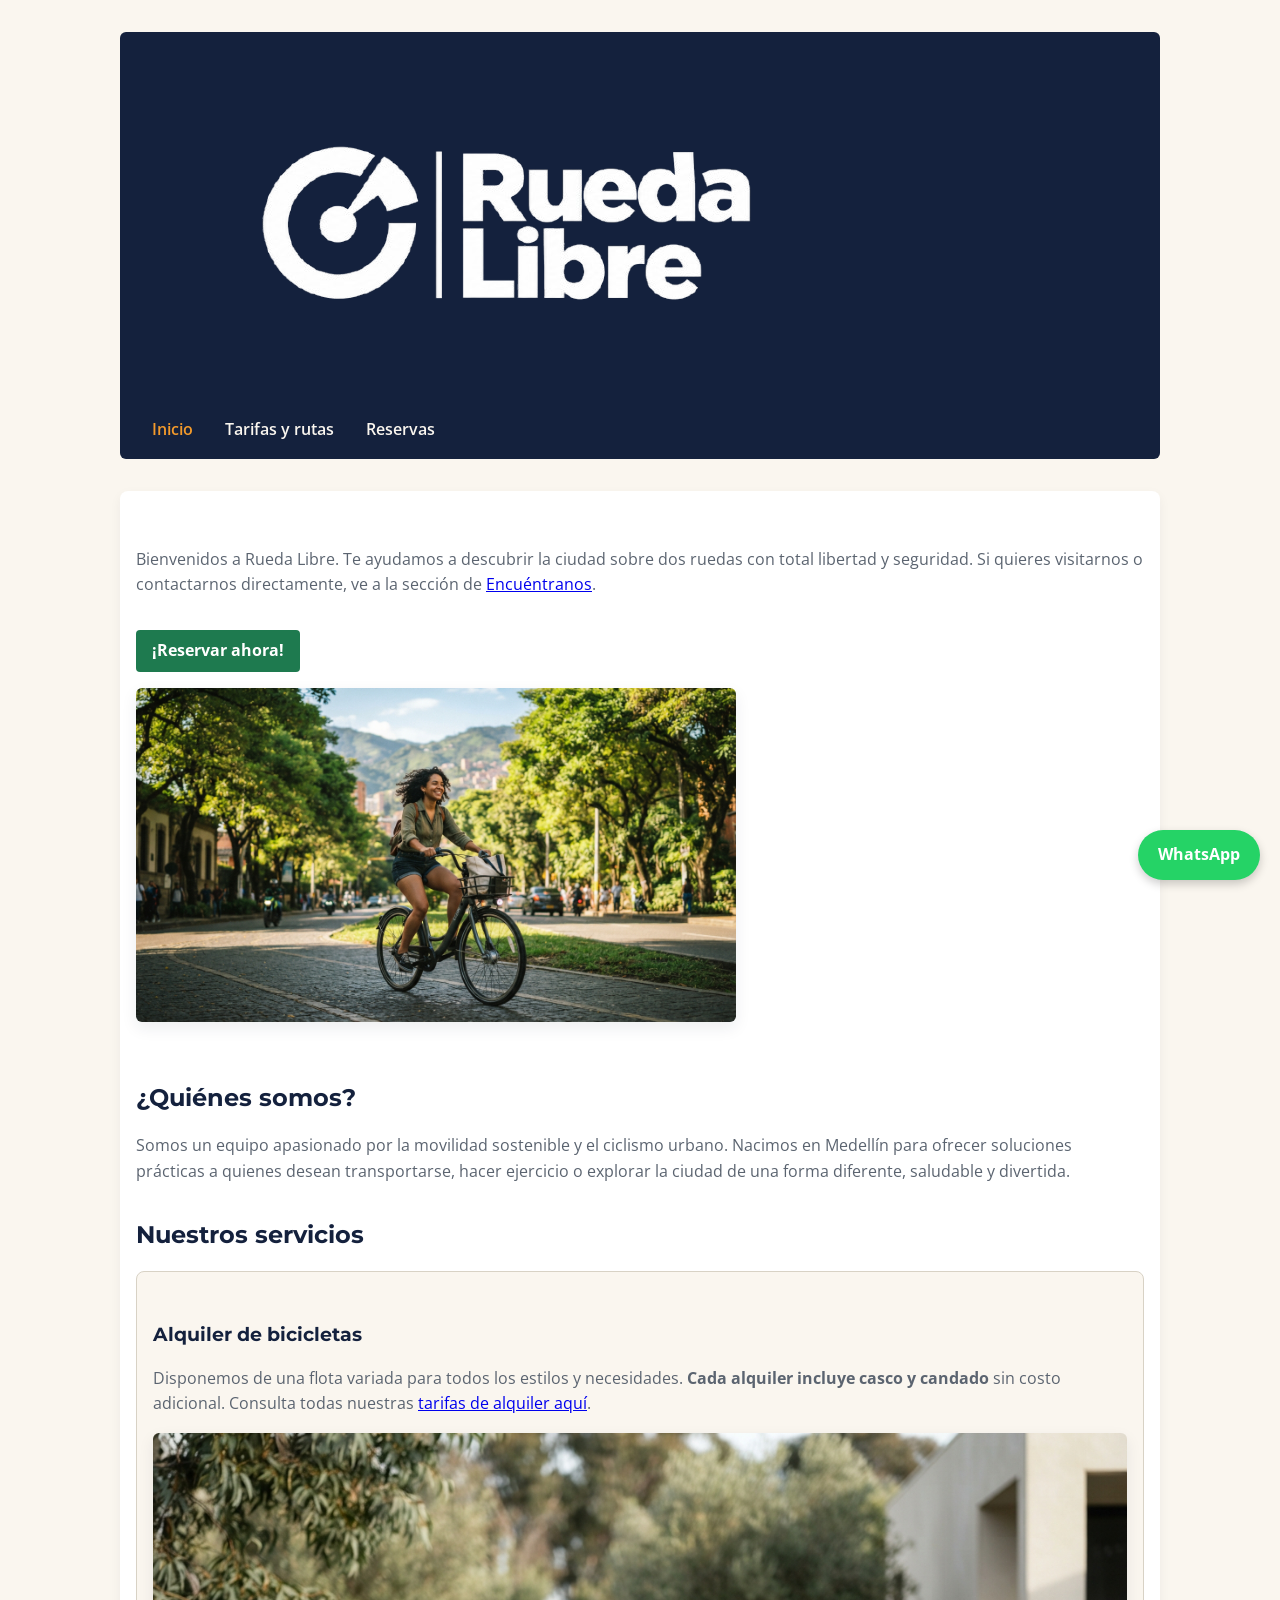
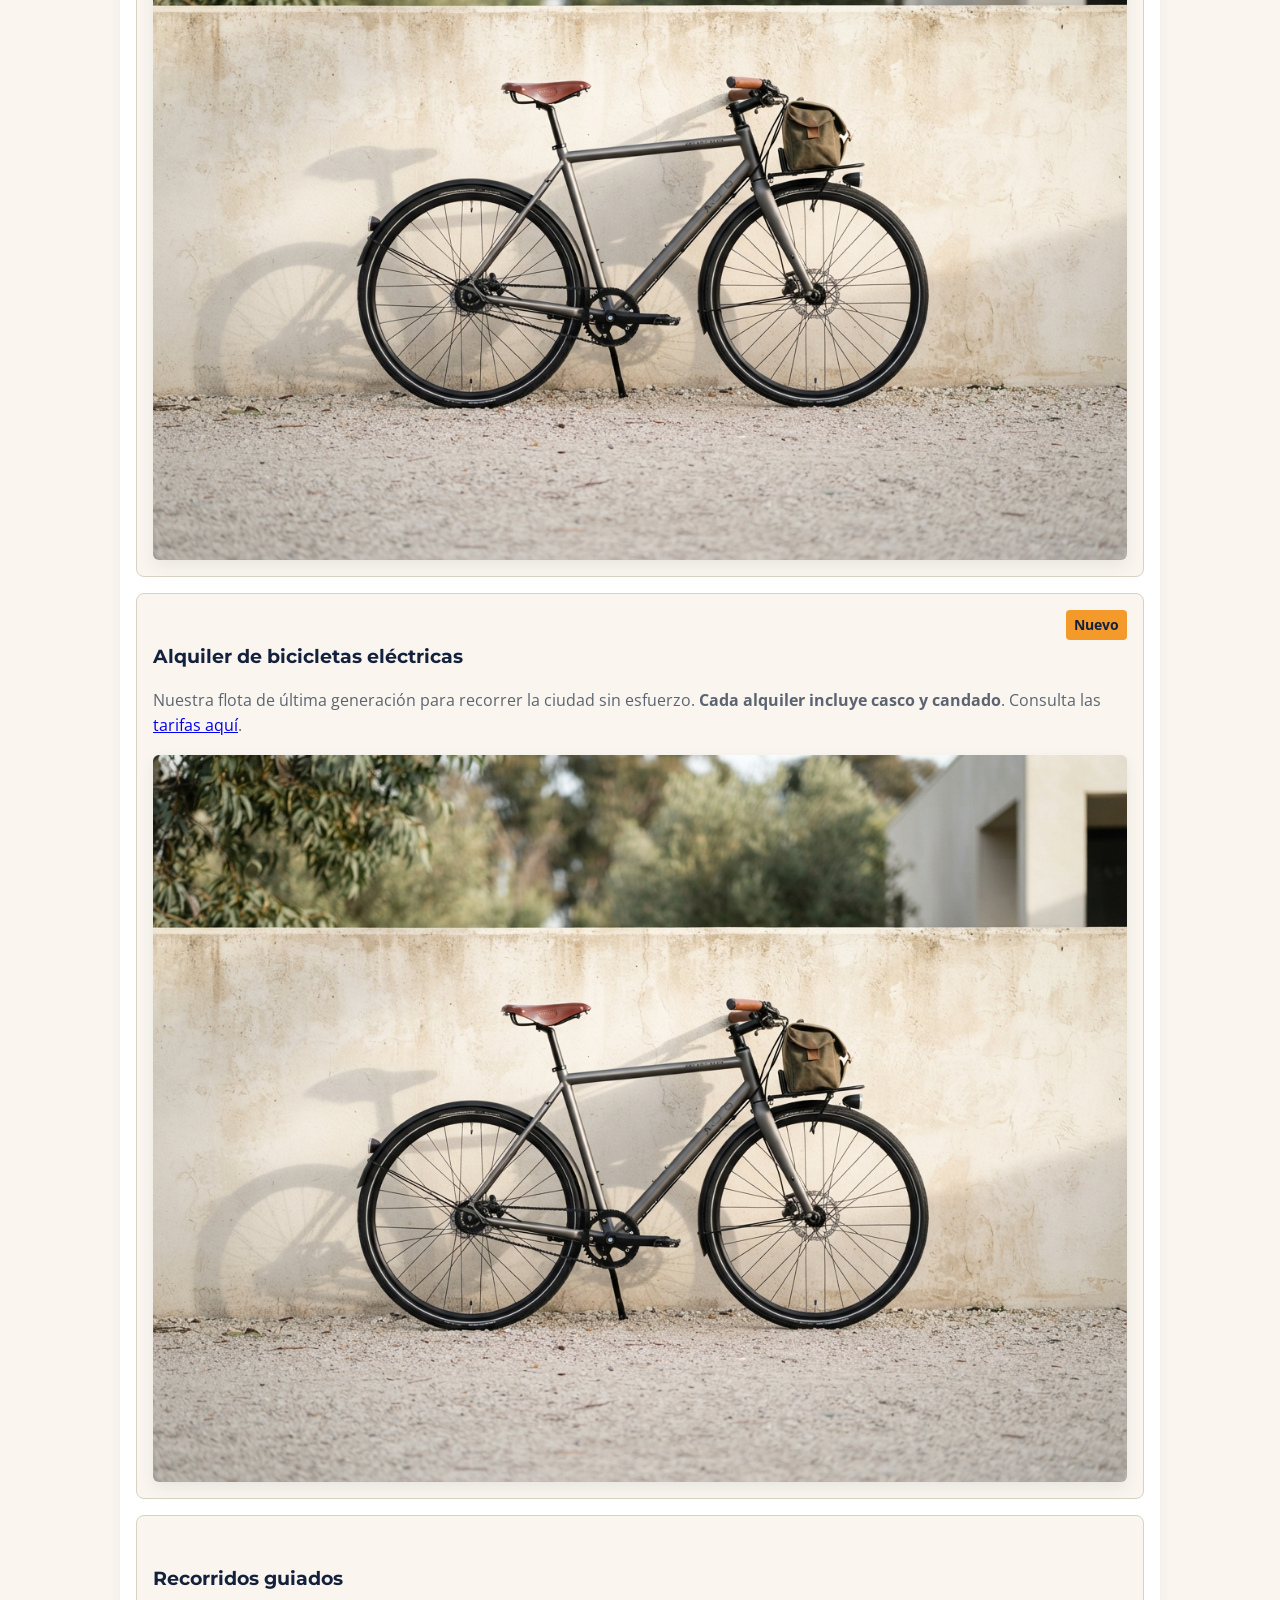
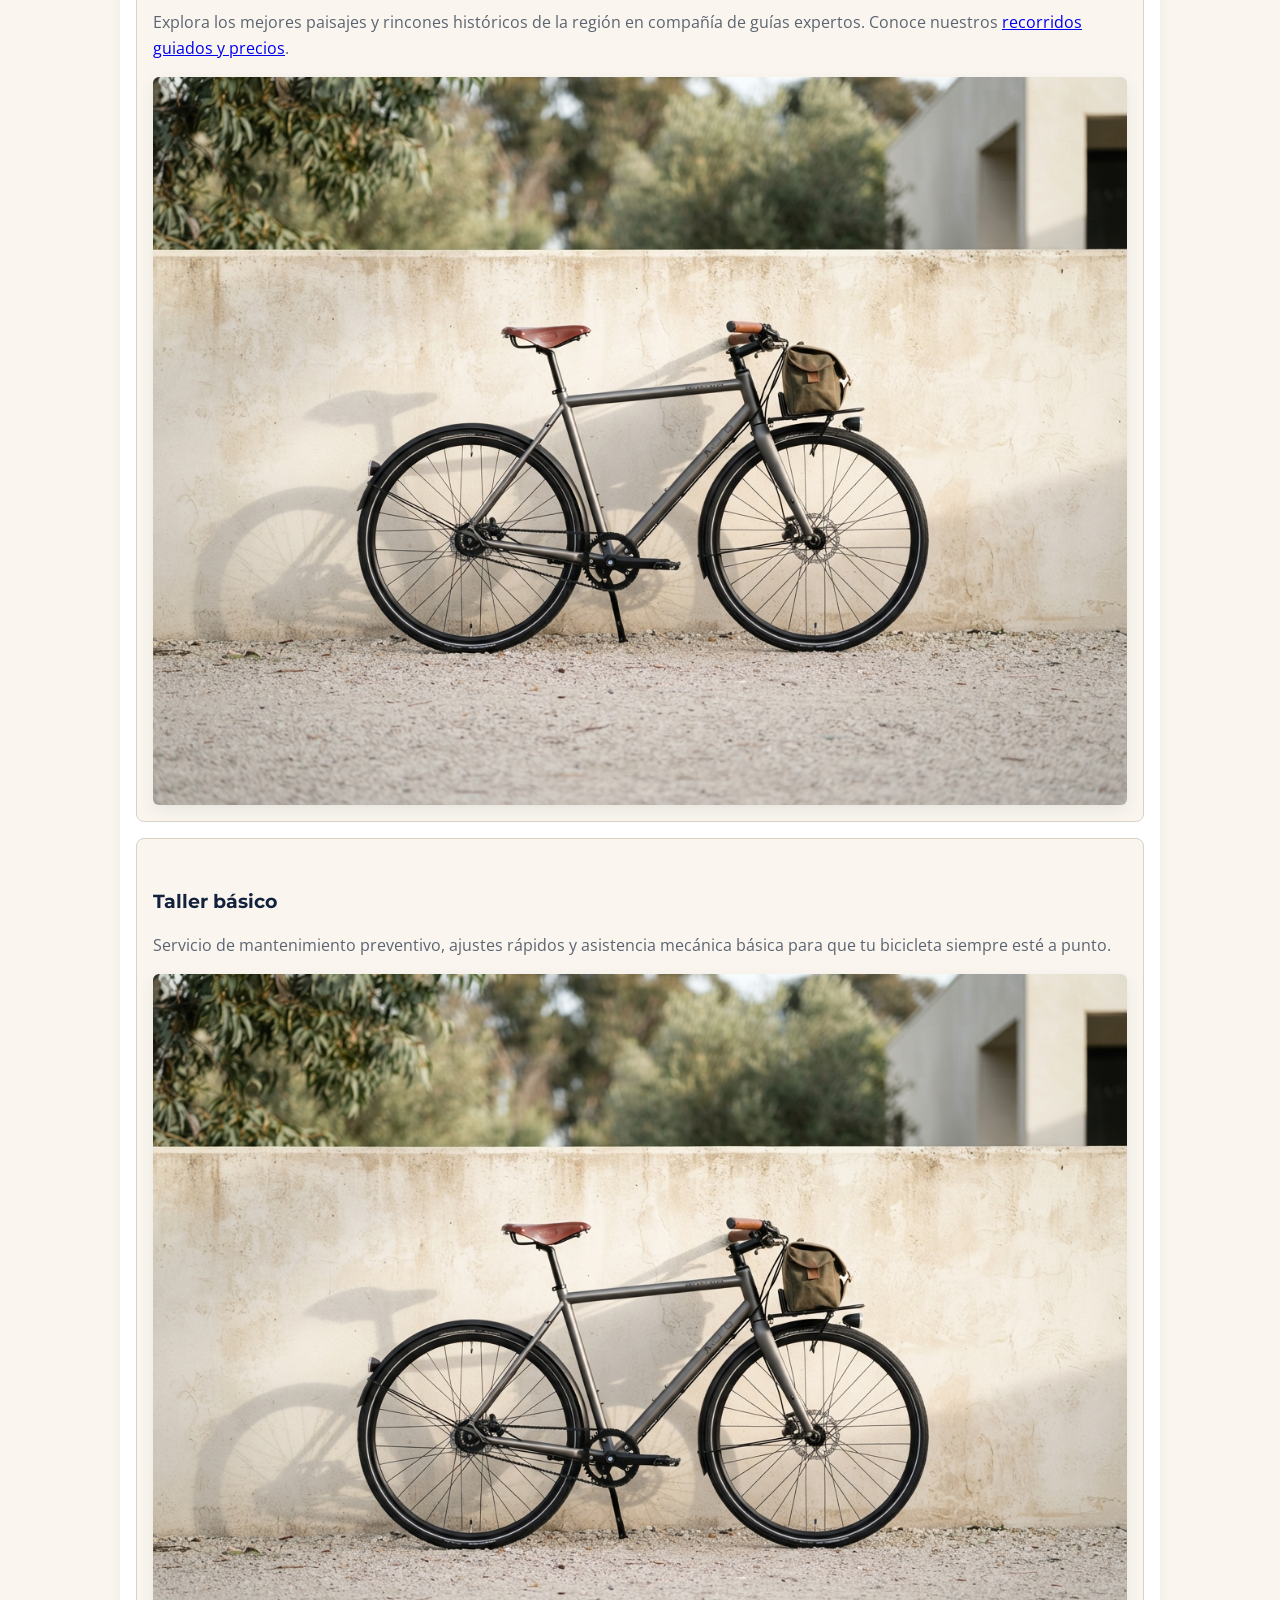
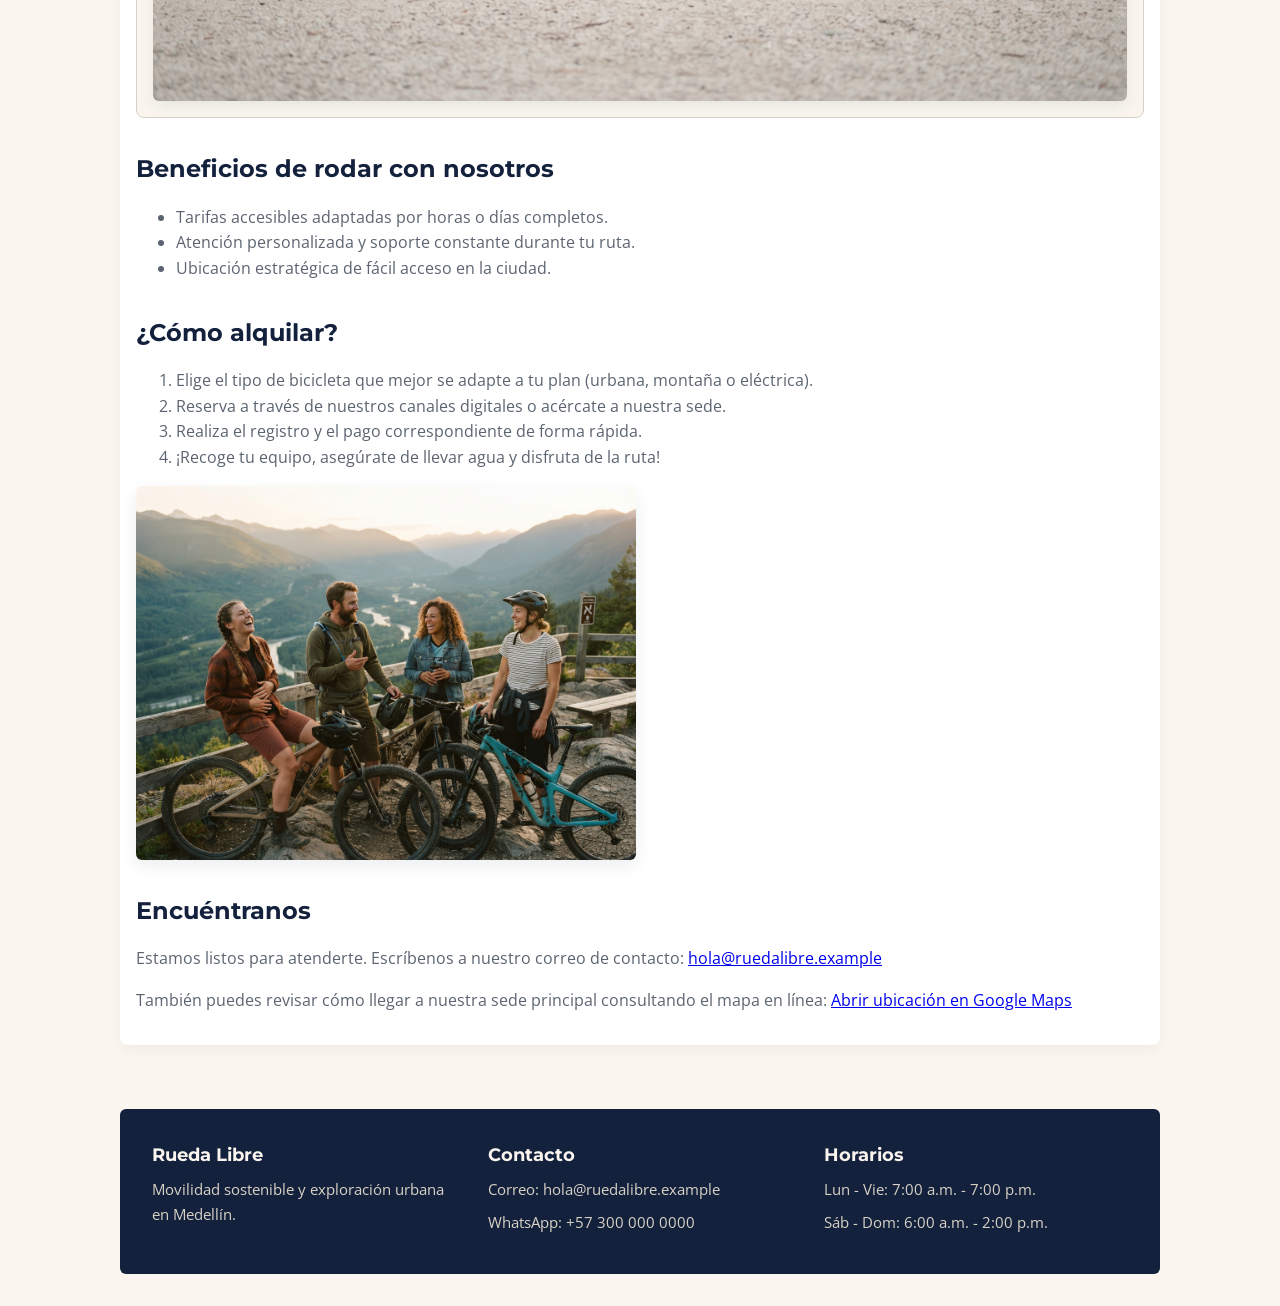
==== index.html @ 9768b87f "actualización de header con errores incluídos" ====
<!DOCTYPE html>
<html lang="es">
<head>
    <meta charset="UTF-8">
    <meta name="viewport" content="width=device-width, initial-scale=1.0">
    <meta name="description" content="Alquiler de bicicletas, recorridos guiados y taller básico en Medellín con Rueda Libre.">
    <title>Rueda Libre | Alquiler de bicicletas en Medellín</title>

    <link rel="preconnect" href="https://fonts.googleapis.com">
    <link rel="preconnect" href="https://fonts.gstatic.com" crossorigin>
    <link href="https://fonts.googleapis.com/css2?family=Montserrat:wght@700&family=Open+Sans:wght@400;600&display=swap" rel="stylesheet">
    
    <link rel="stylesheet" href="css/styles.css">
</head>
<body>
    <header>
        <a href="index.html" class="logo-link">
            <img src="img/negative_logo_ruedalibre.png" alt="Logo de Rueda Libre" class="logo-header">
        </a>
        <nav>
            <ul id="menu">
                <li><a href="index.html" class="activo">Inicio</a></li>
                <li><a href="paginas/tarifas.html">Tarifas y rutas</a></li>
                <li><a href="paginas/reservas.html">Reservas</a></li>
            </ul>
        </nav>
    </header>

    <main>
        <!-- Enlace flotante de WhatsApp -->
         <a href="https://wa.me/573000000000" target="_blank" class="whatsapp-flotante">WhatsApp</a>

        <section class="portada-inicio">
            <p>Bienvenidos a Rueda Libre. Te ayudamos a descubrir la ciudad sobre dos ruedas con total libertad y seguridad. Si quieres visitarnos o contactarnos directamente, ve a la sección de <a href="#encuentranos">Encuéntranos</a>.</p>
            <p><a href="paginas/reservas.html" class="btn-cta"><strong>¡Reservar ahora!</strong></a></p>
            <img src="img/hero-portada.jpeg" alt="Ciclista urbano recorriendo una avenida arbolada en Medellín durante la mañana" width="600">
        </section>

        <section>
            <h2>¿Quiénes somos?</h2>
            <p>Somos un equipo apasionado por la movilidad sostenible y el ciclismo urbano. Nacimos en Medellín para ofrecer soluciones prácticas a quienes desean transportarse, hacer ejercicio o explorar la ciudad de una forma diferente, saludable y divertida.</p>
        </section>

        <section>
            <h2>Nuestros servicios</h2>
            
            <article>
                <h3>Alquiler de bicicletas</h3>
                <p>Disponemos de una flota variada para todos los estilos y necesidades. <strong>Cada alquiler incluye casco y candado</strong> sin costo adicional. Consulta todas nuestras <a href="paginas/tarifas.html">tarifas de alquiler aquí</a>.</p>
                <img src="img/flota-bicicletas.jpeg" alt="Variedad de bicicletas de Rueda Libre estacionadas ordenadamente contra una pared de ladrillo" width="500">
            </article>

            <article style="position: relative;">
                <span style="position: absolute; top: 1rem; right: 1rem; background-color: var(--naranja-pedal); color: var(--azul-noche); padding: 0.25rem 0.5rem; font-size: 0.85rem; font-weight: 700; border-radius: 4px;">Nuevo</span>
                <h3>Alquiler de bicicletas eléctricas</h3>
                <p>Nuestra flota de última generación para recorrer la ciudad sin esfuerzo. <strong>Cada alquiler incluye casco y candado</strong>. Consulta las <a href="paginas/tarifas.html">tarifas aquí</a>.</p>
                <img src="img/flota-bicicletas.jpeg" alt="Variedad de bicicletas de Rueda Libre estacionadas ordenadamente contra una pared de ladrillo" width="500">
            </article>

            <article>
                <h3>Recorridos guiados</h3>
                <p>Explora los mejores paisajes y rincones históricos de la región en compañía de guías expertos. Conoce nuestros <a href="paginas/tarifas.html#recorridos-guiados">recorridos guiados y precios</a>.</p>
                <img src="img/flota-bicicletas.jpeg" alt="Variedad de bicicletas de Rueda Libre estacionadas ordenadamente contra una pared de ladrillo" width="500">
            </article>

            <article>
                <h3>Taller básico</h3>
                <p>Servicio de mantenimiento preventivo, ajustes rápidos y asistencia mecánica básica para que tu bicicleta siempre esté a punto.</p>
                <img src="img/flota-bicicletas.jpeg" alt="Variedad de bicicletas de Rueda Libre estacionadas ordenadamente contra una pared de ladrillo" width="500">
            </article>
        </section>

        <section>
            <h2>Beneficios de rodar con nosotros</h2>
            <ul>
                <li>Tarifas accesibles adaptadas por horas o días completos.</li>
                <li>Atención personalizada y soporte constante durante tu ruta.</li>
                <li>Ubicación estratégica de fácil acceso en la ciudad.</li>
            </ul>
        </section>

        <section>
            <h2>¿Cómo alquilar?</h2>
            <ol>
                <li>Elige el tipo de bicicleta que mejor se adapte a tu plan (urbana, montaña o eléctrica).</li>
                <li>Reserva a través de nuestros canales digitales o acércate a nuestra sede.</li>
                <li>Realiza el registro y el pago correspondiente de forma rápida.</li>
                <li>¡Recoge tu equipo, asegúrate de llevar agua y disfruta de la ruta!</li>
            </ol>
            <img src="img/experiencia-ruta.jpeg" alt="Grupo de ciclistas disfrutando de una vista panorámica de las montañas de Medellín" width="500">
        </section>

        <section id="encuentranos">
            <h2>Encuéntranos</h2>
            <p>Estamos listos para atenderte. Escríbenos a nuestro correo de contacto: <a href="mailto:hola@ruedalibre.example">hola@ruedalibre.example</a></p>
            <p>También puedes revisar cómo llegar a nuestra sede principal consultando el mapa en línea: <a href="https://maps.google.com" target="_blank">Abrir ubicación en Google Maps</a></p>
        </section>
    </main>

    <footer>
        <div class="footer-bloque">
            <h3>Rueda Libre</h3>
            <p>Movilidad sostenible y exploración urbana en Medellín.</p>
        </div>
        <div class="footer-bloque">
            <h3>Contacto</h3>
            <p>Correo: hola@ruedalibre.example</p>
            <p>WhatsApp: +57 300 000 0000</p>
        </div>
        <div class="footer-bloque">
            <h3>Horarios</h3>
            <p>Lun - Vie: 7:00 a.m. - 7:00 p.m.</p>
            <p>Sáb - Dom: 6:00 a.m. - 2:00 p.m.</p>
        </div>
    </footer>

</body>
</html>
---- css/styles.css ----
:root {
    --verde-ruta: #1E7A4F;
    --naranja-pedal: #F39A2B;
    --azul-noche: #14213D;
    --crema: #FAF6EF;
    --gris-asfalto: #5B6470;

    --font-titulo: 'Montserrat', sans-serif;
    --font-texto: 'Open Sans', sans-serif;

    --espacio-sm: 0.5rem;
    --espacio-md: 1rem;
    --espacio-lg: 2rem;
}

*, *::before, *::after {
    box-sizing: border-box;
}


body {
    font-family: var(--font-texto);
    color: var(--gris-asfalto);
    background-color: var(--crema);
    margin: 0;
    padding: var(--espacio-lg);
    line-height: 1.6;
}

main {
    max-width: 65rem;
    margin: 0 auto;
    padding: var(--espacio-md);
    background-color: #FFFFFF;
    border-radius: 8px;
    box-shadow: 0 4px 12px rgba(20, 33, 61, 0.05);
    margin-bottom: 4rem; /* Espacio para que el botón flotante no tape el final */
}
main img, article img {
    border-radius: 8px;
    box-shadow: 0 6px 16px rgba(20, 33, 61, 0.08);
    transition: transform 0.3s ease;
}

article:hover img {
    transform: scale(1.02);
}

img {
    display: block;
    max-width: 100%;
    height: auto;
    object-fit: cover;
}

.portada-inicio {
    min-height: 60vh;
    display: flex;
    flex-direction: column;
    justify-content: center;
}


h1, h2, h3, h4, h5, h6 {
    font-family: var(--font-titulo);
    color: var(--azul-noche);
    margin-top: var(--espacio-lg);
    margin-bottom: var(--espacio-md);
}

header {
    background-color: var(--azul-noche);
    color: var(--crema);
    padding: var(--espacio-md) var(--espacio-lg);
    margin-bottom: var(--espacio-lg);
    border-radius: 6px;
    max-width: 65rem;
    margin-left: auto;
    margin-right: auto;

    display: flex;
    justify-content: space-between;
    align-items: center;
    flex-wrap: wrap;
    gap: var(--espacio-md);
}

header h1 {
    margin: 0;
    color: var(--crema);
}

#menu {
    list-style: none;
    padding: 0;
    margin: 0;

    display: flex;
    flex-wrap: wrap;
    gap: var(--espacio-lg);
    align-items: center;
}

#menu li {
    margin-right: 0 ;
}

#menu a {
    color: var(--crema);
    text-decoration: none;
    font-weight: 600;
    transition: color 0.2s ease;
}

#menu a.activo {
    color: var(--naranja-pedal);
}

#menu a:hover {
    color: var(--naranja-pedal);
    text-decoration: underline;
}

#menu a:focus {
    outline: 2px solid var(--naranja-pedal);
    outline-offset: 2px;
}


article {
    background-color: var(--crema);
    border: 1px solid #D8D2C5;
    border-radius: 8px;
    padding: var(--espacio-md);
    margin-bottom: var(--espacio-md);
}

article img {
    width: 100%;
    height: auto;
    border-radius: 4px;
    margin-top: var(--espacio-sm);
}

section img {
    max-width: 100%;
    height: auto;
    border-radius: 6px;
}

table {
    width: 100%;
    border-collapse: collapse;
    margin-bottom: var(--espacio-lg);
    background-color: #FFFFFF;
}

caption {
    font-weight: 600;
    margin-bottom: var(--espacio-sm);
    color: var(--azul-noche);
    text-align: left;
}

th, td {
    padding: var(--espacio-md);
    border: 1px solid #D8D2C5;
    text-align: left;
}

th {
    background-color: var(--azul-noche);
    color: var(--crema);
    font-family: var(--font-titulo);
}


form fieldset {
    margin-bottom: var(--espacio-lg);
    padding: var(--espacio-lg);
    border: 1px solid #D8D2C5;
    border-radius: 6px;
    background-color: var(--crema);
}

form legend {
    font-family: var(--font-titulo);
    color: var(--azul-noche);
    font-weight: 600;
    padding: 0 var(--espacio-sm);
}

form div {
    margin-bottom: var(--espacio-md);
}

form label {
    display: block;
    margin-bottom: var(--espacio-sm);
    font-weight: 600;
    color: var(--azul-noche);
}

form input[type="text"],
form input[type="email"],
form input[type="tel"],
form input[type="date"],
form input[type="number"],
form select,
form textarea {
    width: 100%;
    padding: var(--espacio-sm);
    border: 1px solid var(--gris-asfalto);
    border-radius: 4px;
    font-family: var(--font-texto);
    background-color: #FFFFFF;
}


.btn-cta {
    display: inline-block;
    background-color: var(--verde-ruta);
    color: #FFFFFF;
    padding: var(--espacio-sm) var(--espacio-md);
    border-radius: 4px;
    font-weight: 600;
    text-decoration: none;
    transition: background-color 0.2s ease;
}

.btn-cta:hover {
    background-color: #155838;
}

.btn-cta:focus {
    outline: 3px solid var(--azul-noche);
    outline-offset: 2px;
}

button[type="submit"] {
    background-color: var(--verde-ruta);
    color: #FFFFFF;
    padding: var(--espacio-md) var(--espacio-lg);
    border: none;
    border-radius: 4px;
    font-weight: 600;
    font-family: var(--font-titulo);
    cursor: pointer;
    width: 100%;
    transition: background-color 0.2s ease;
}

button[type="submit"]:hover {
    background-color: #155838;
}

button[type="submit"]:focus {
    outline: 3px solid var(--azul-noche);
    outline-offset: 2px;
}

input:focus, select:focus, textarea:focus {
    outline: 2px solid var(--verde-ruta);
    outline-offset: 2px;
    border-color: var(--verde-ruta);
}

.whatsapp-flotante {
    position: fixed;
    bottom: 20px;
    right: 20px;
    background-color: #25D366;
    color: #FFFFFF;
    padding: 0.75rem 1.25rem;
    border-radius: 50px;
    font-weight: 700;
    text-decoration: none;
    box-shadow: 0 4px 10px rgba(0,0,0,0.2);
    z-index: 1000;
    transition: background-color 0.2s ease;
}

.whatsapp-flotante:hover {
    background-color: #1EBE5D;
}

.whatsapp-flotante:focus {
    outline: 3px solid var(--azul-noche);
    outline-offset: 2px;
}

footer {
    background-color: var(--azul-noche);
    color: var(--crema);
    padding: var(--espacio-lg);
    margin-top: var(--espacio-lg);
    border-radius: 6px;
    max-width: 65rem;
    margin-left: auto;
    margin-right: auto;

    display: flex;
    justify-content: space-between;
    align-items: flex-start;
    flex-wrap: wrap;
    gap: var(--espacio-lg);
}

.footer-bloque {
    flex: 1;
    min-width: 200px;
}

.footer-bloque h3 {
    color: var(--crema);
    margin-top: 0;
    margin-bottom: var(--espacio-sm);
    font-size: 1.1rem;
}

.footer-bloque p {
    margin: 0 0 var(--espacio-sm) 0;
    font-size: 0.95rem;
    color: #D8D2C5;
}
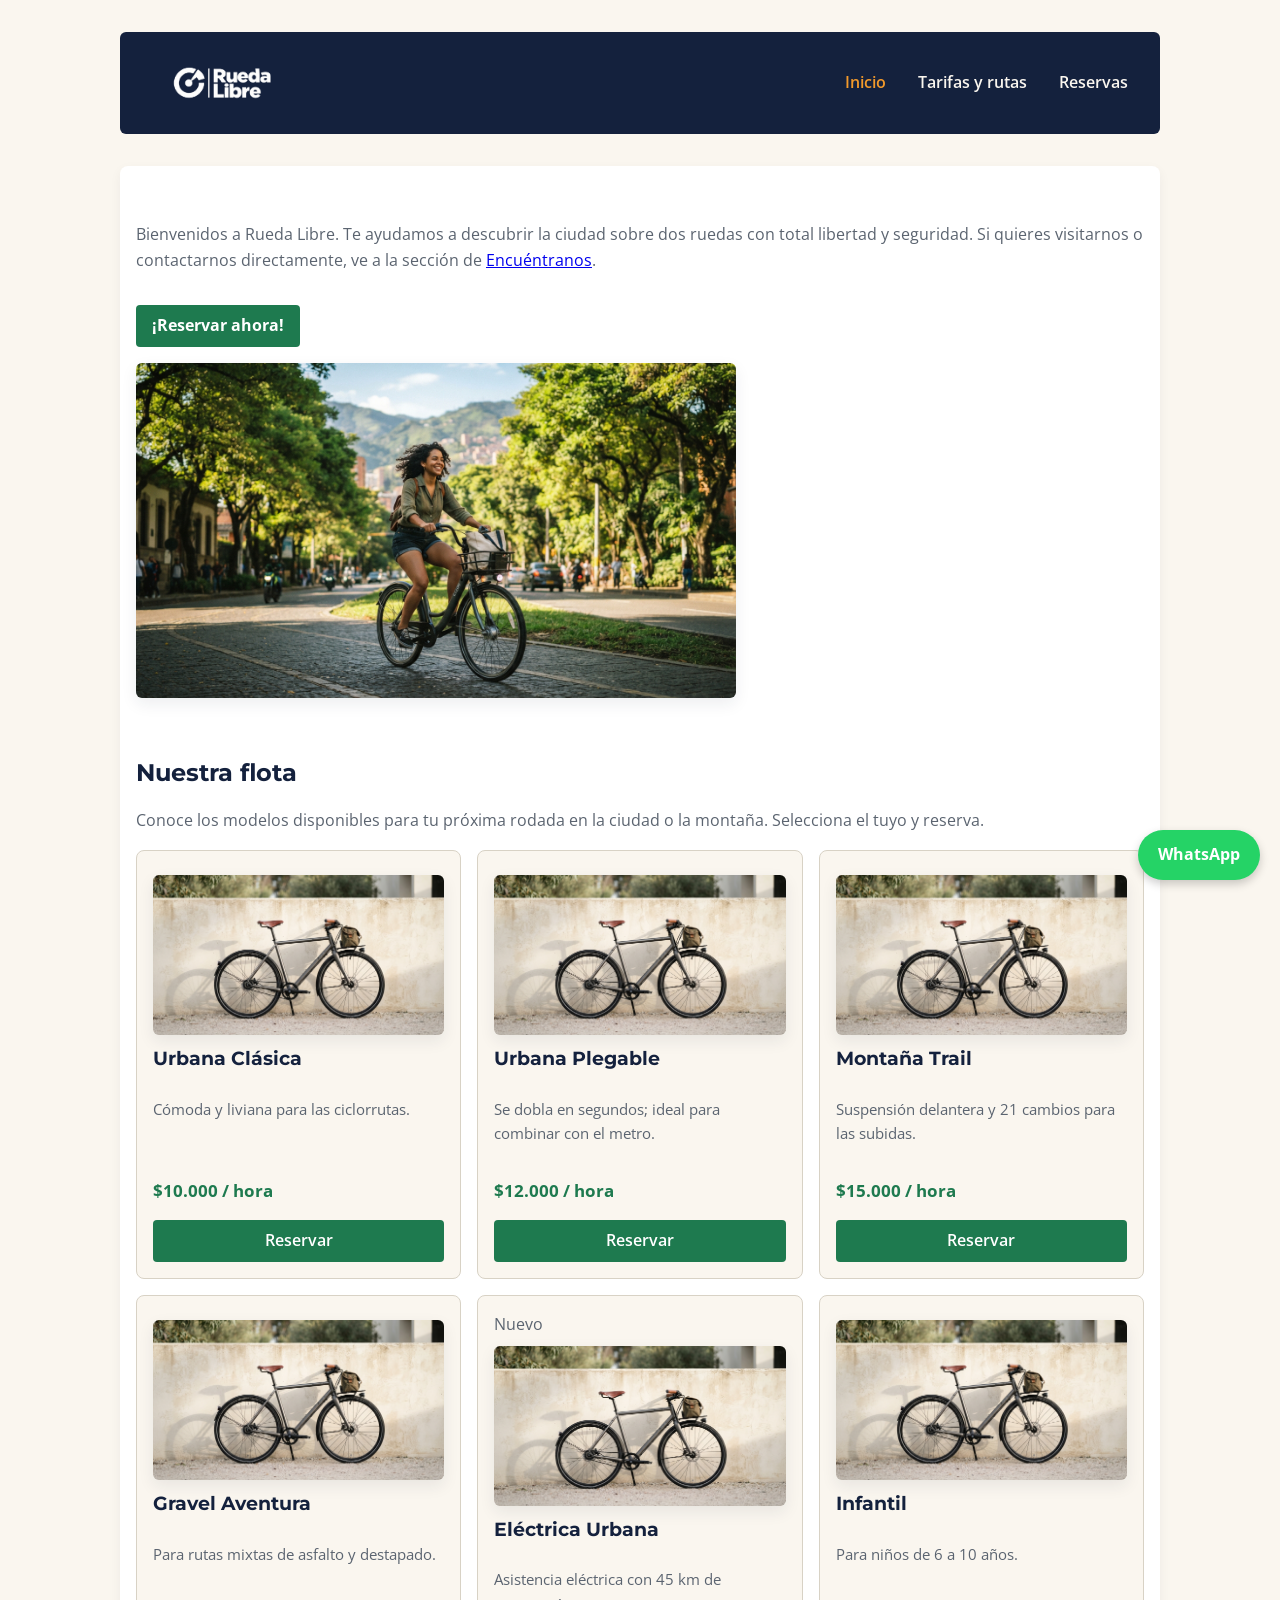
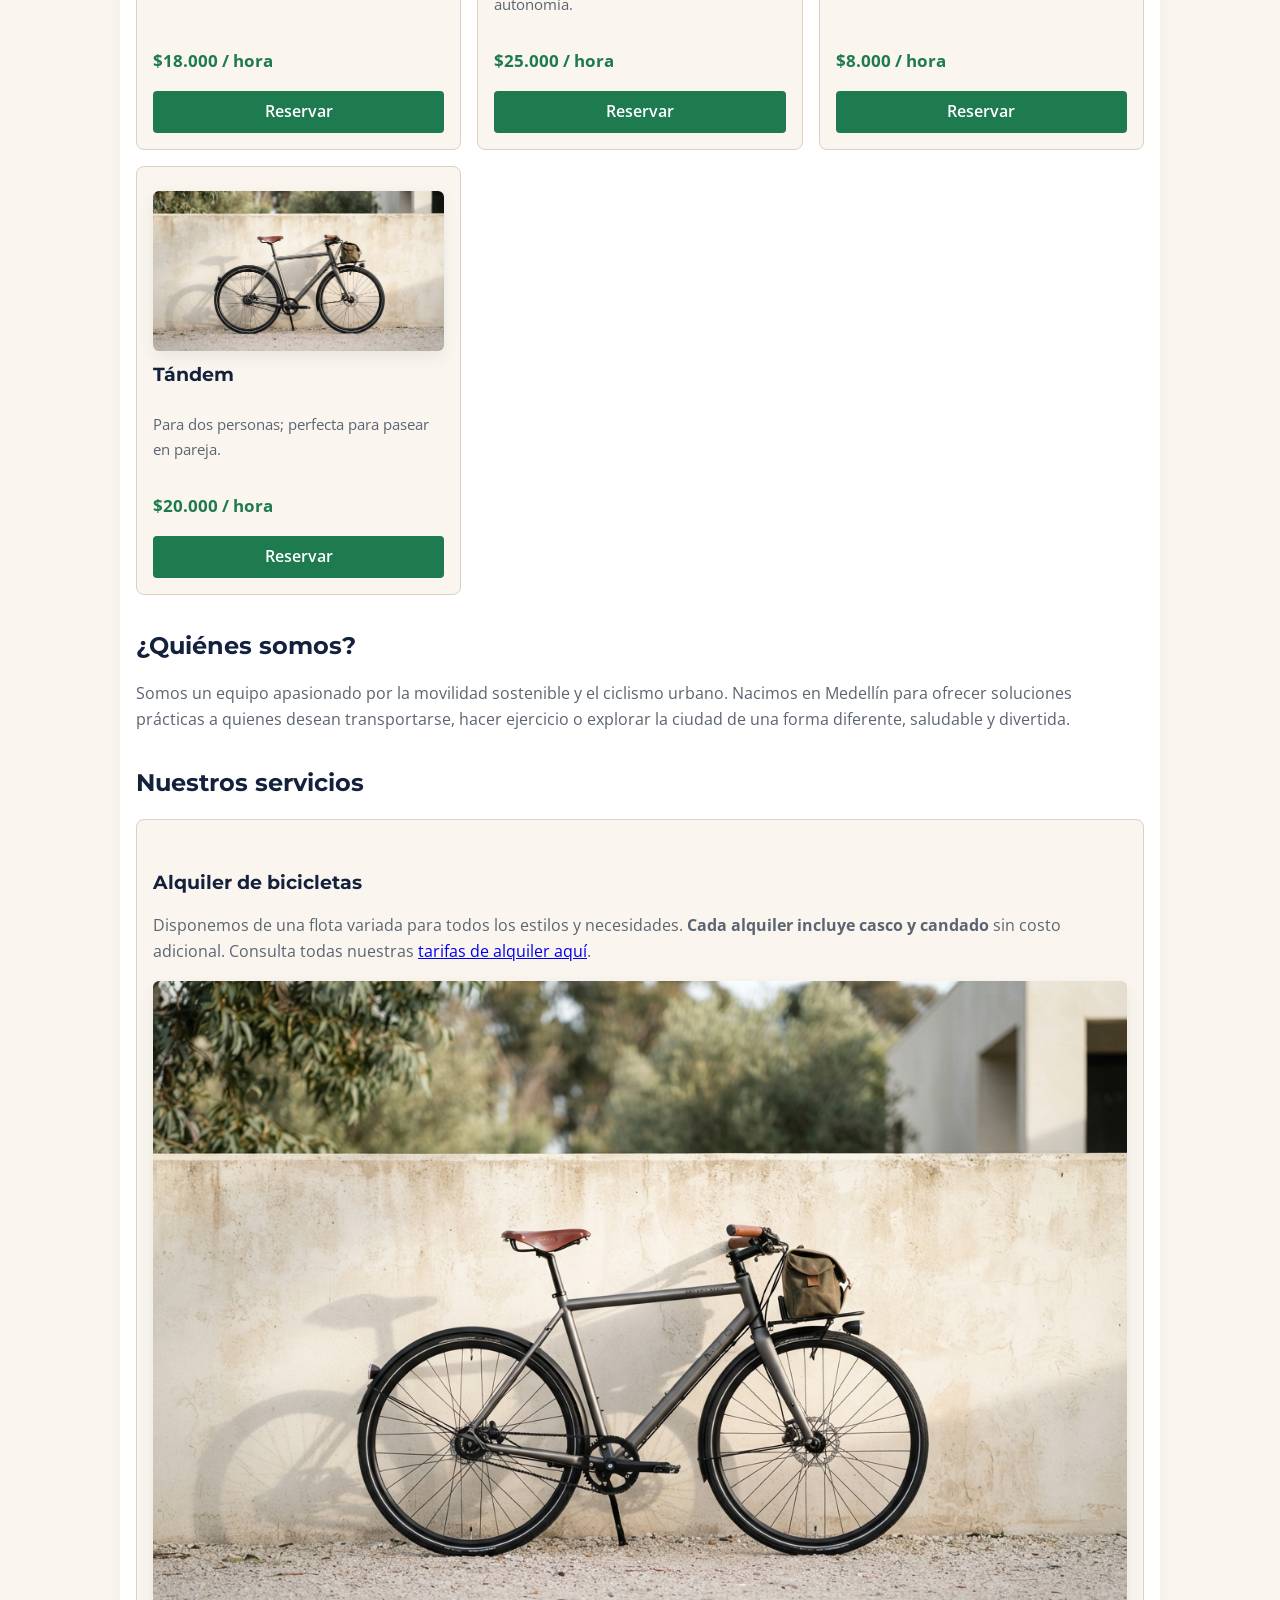
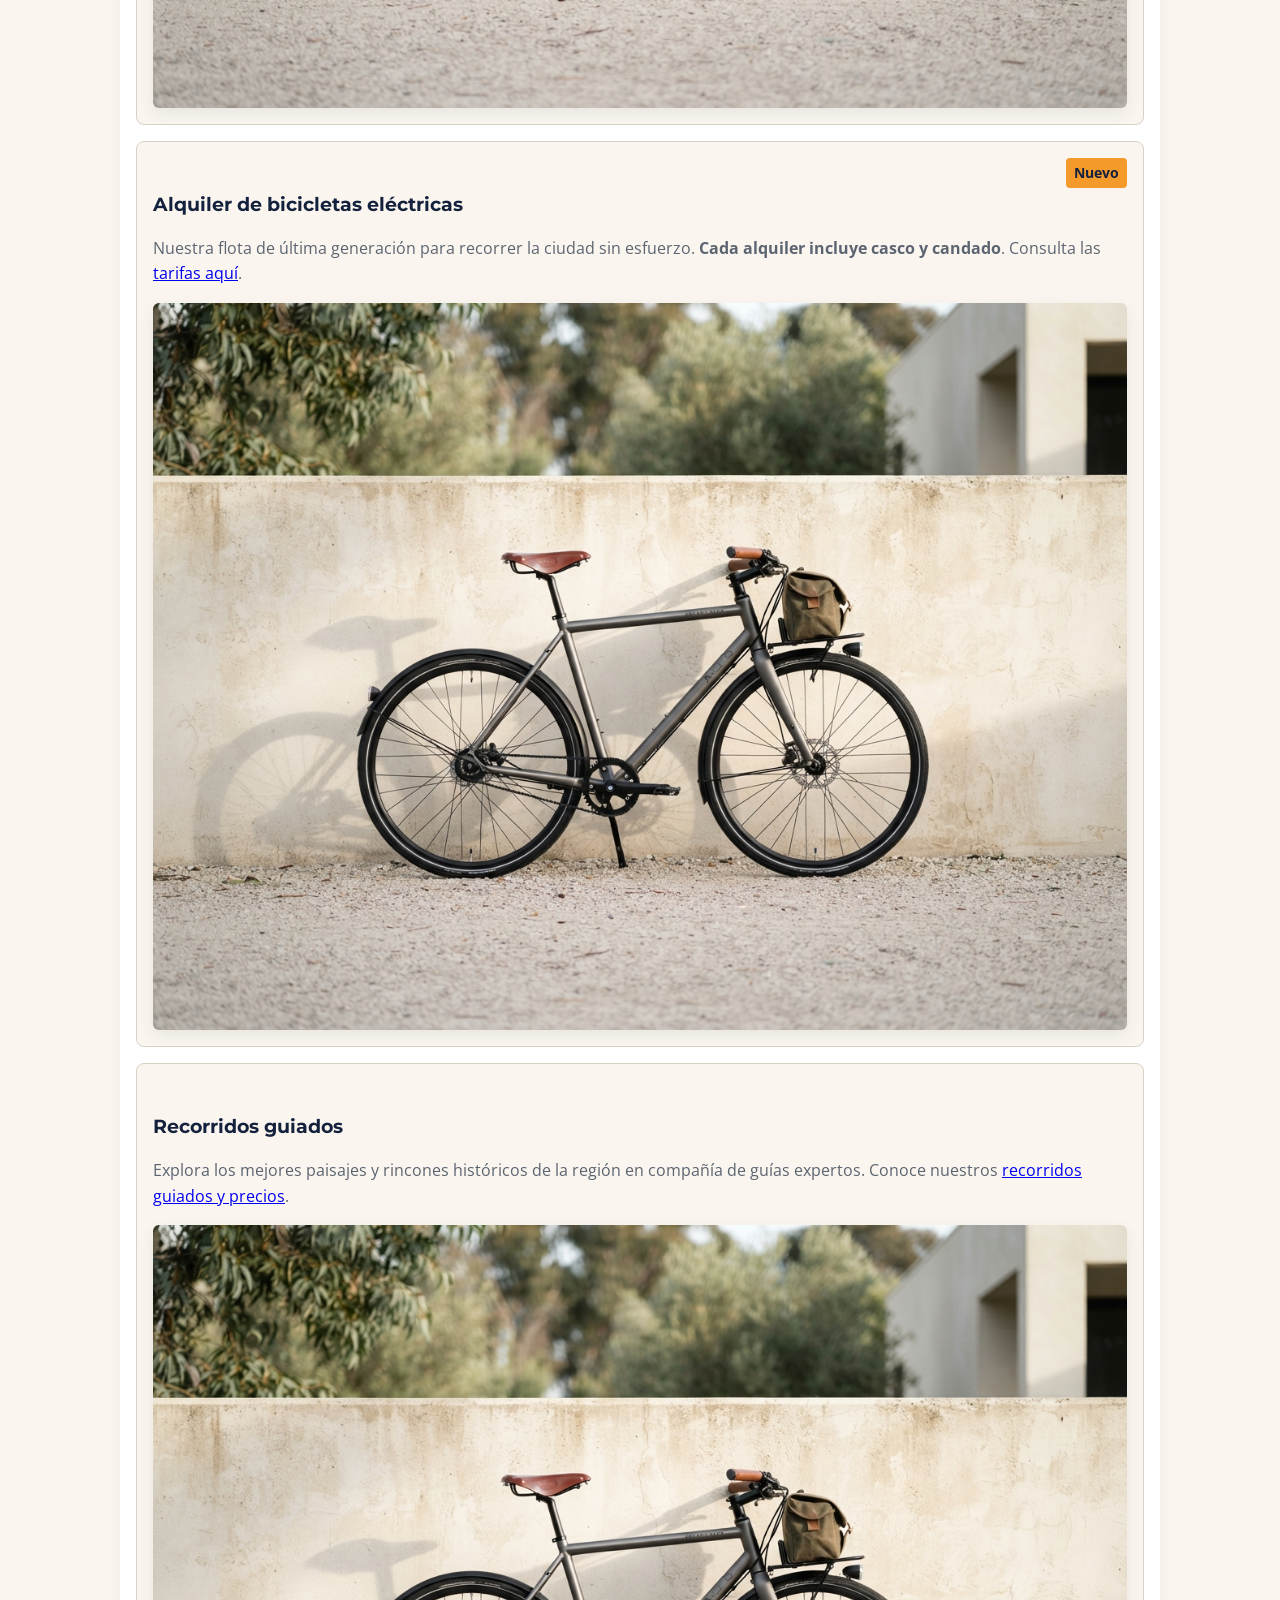
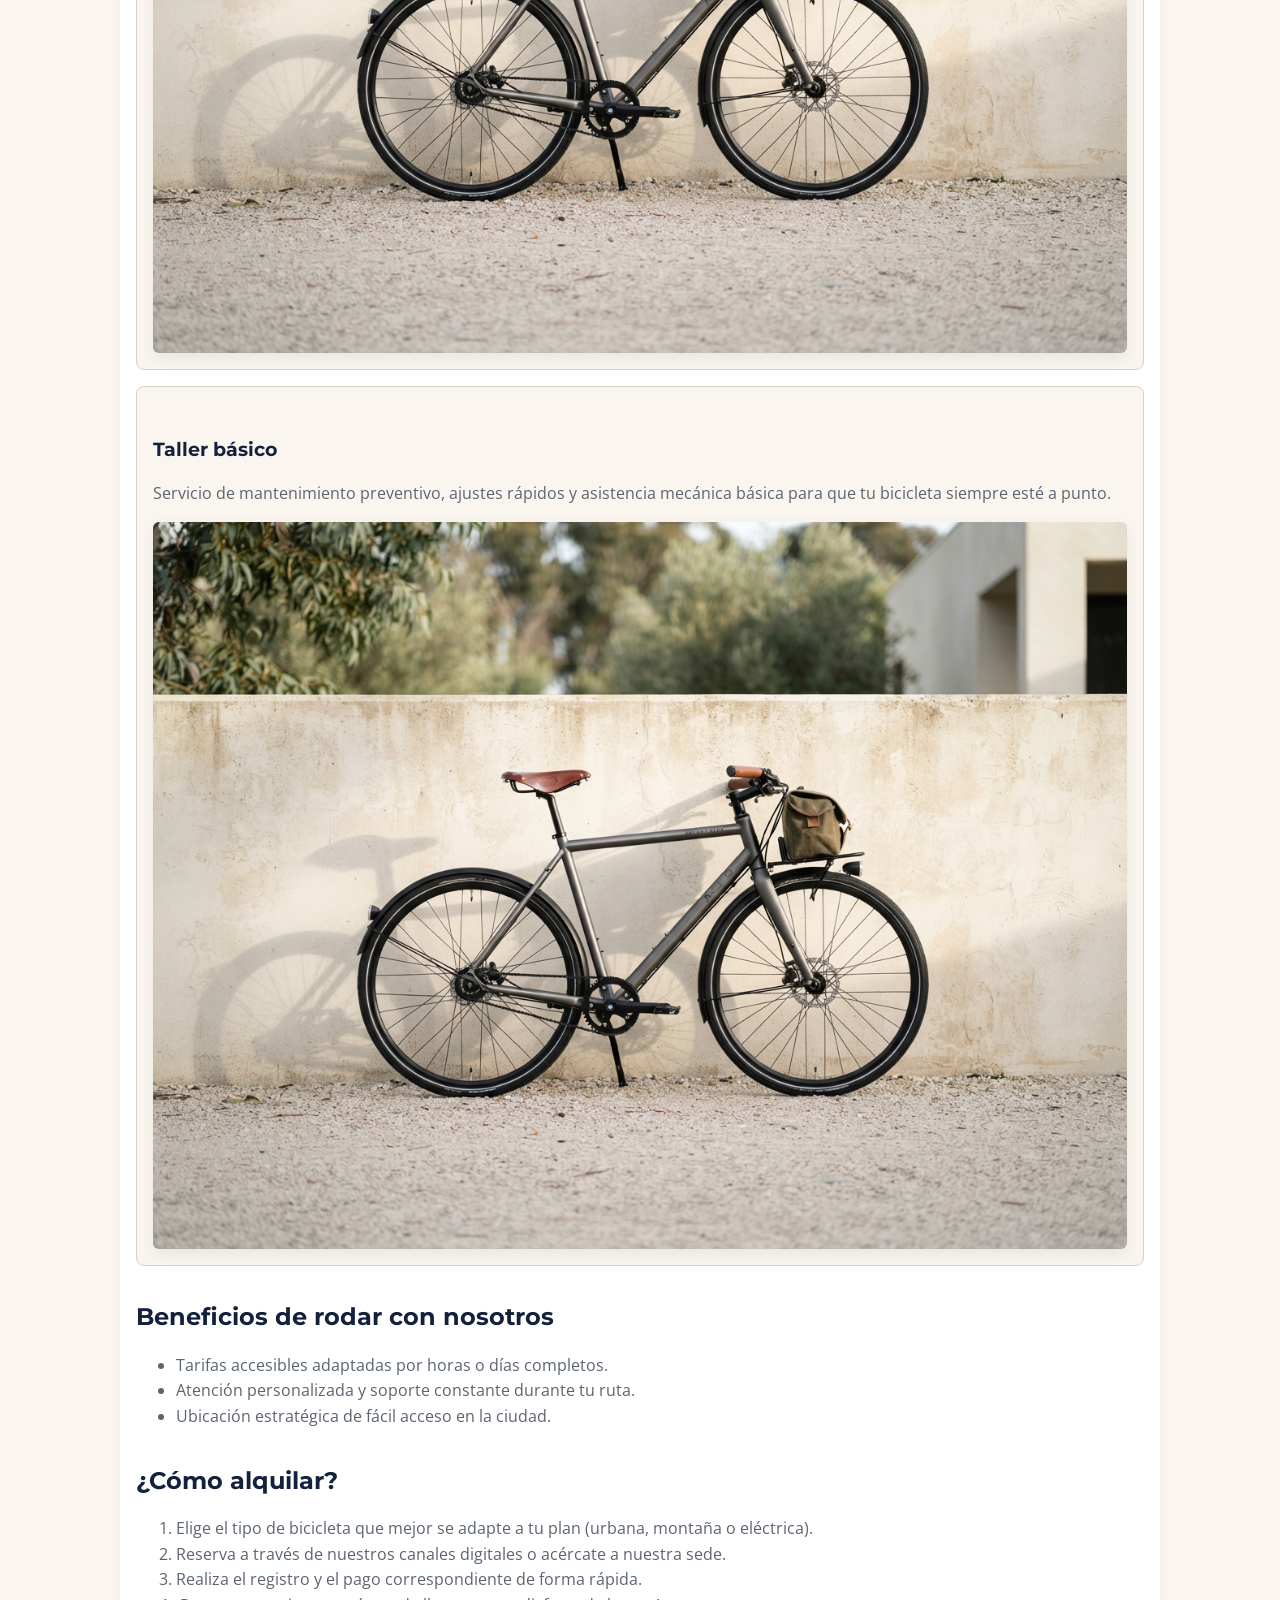
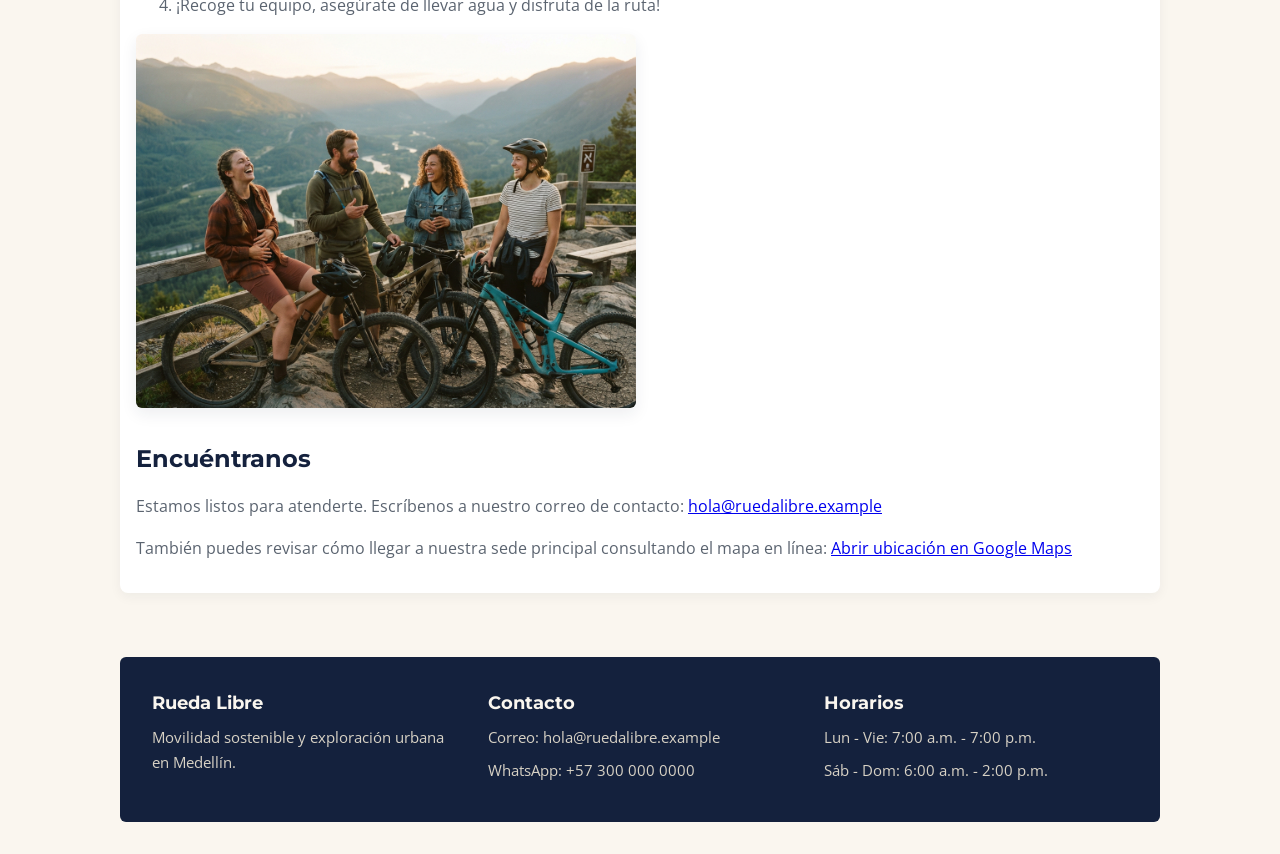
==== commit 0a732db8: "Feat: Nueva flota en cuadricula con el uso de Grid" ====
--- a/index.html
+++ b/index.html
@@ -35,6 +35,79 @@
             <p><a href="paginas/reservas.html" class="btn-cta"><strong>¡Reservar ahora!</strong></a></p>
             <img src="img/hero-portada.jpeg" alt="Ciclista urbano recorriendo una avenida arbolada en Medellín durante la mañana" width="600">
         </section>
+
+        <!-- Nueva flota -->
+        <section class="seccion-flota">
+            <h2>Nuestra flota</h2>
+            <p>Conoce los modelos disponibles para tu próxima rodada en la ciudad o la montaña. Selecciona el tuyo y reserva.</p>
+            
+            <div class="flota-grid">
+                <!-- Modelo 1 -->
+                <article class="tarjeta-flota">
+                    <img src="img/flota-bicicletas.jpeg" alt="Urbana Clásica de Rueda Libre">
+                    <h3>Urbana Clásica</h3>
+                    <p>Cómoda y liviana para las ciclorrutas.</p>
+                    <span class="precio">$10.000 / hora</span>
+                    <a href="paginas/reservas.html" class="btn-cta">Reservar</a>
+                </article>
+
+                <!-- Modelo 2 -->
+                <article class="tarjeta-flota">
+                    <img src="img/flota-bicicletas.jpeg" alt="Urbana Plegable de Rueda Libre">
+                    <h3>Urbana Plegable</h3>
+                    <p>Se dobla en segundos; ideal para combinar con el metro.</p>
+                    <span class="precio">$12.000 / hora</span>
+                    <a href="paginas/reservas.html" class="btn-cta">Reservar</a>
+                </article>
+
+                <!-- Modelo 3 -->
+                <article class="tarjeta-flota">
+                    <img src="img/flota-bicicletas.jpeg" alt="Montaña Trail de Rueda Libre">
+                    <h3>Montaña Trail</h3>
+                    <p>Suspensión delantera y 21 cambios para las subidas.</p>
+                    <span class="precio">$15.000 / hora</span>
+                    <a href="paginas/reservas.html" class="btn-cta">Reservar</a>
+                </article>
+
+                <!-- Modelo 4 -->
+                <article class="tarjeta-flota">
+                    <img src="img/flota-bicicletas.jpeg" alt="Gravel Aventura de Rueda Libre">
+                    <h3>Gravel Aventura</h3>
+                    <p>Para rutas mixtas de asfalto y destapado.</p>
+                    <span class="precio">$18.000 / hora</span>
+                    <a href="paginas/reservas.html" class="btn-cta">Reservar</a>
+                </article>
+
+                <!-- Modelo 5 -->
+                <article class="tarjeta-flota">
+                    <span class="badge-nuevo">Nuevo</span>
+                    <img src="img/flota-bicicletas.jpeg" alt="Eléctrica Urbana de Rueda Libre">
+                    <h3>Eléctrica Urbana</h3>
+                    <p>Asistencia eléctrica con 45 km de autonomía.</p>
+                    <span class="precio">$25.000 / hora</span>
+                    <a href="paginas/reservas.html" class="btn-cta">Reservar</a>
+                </article>
+
+                <!-- Modelo 6 -->
+                <article class="tarjeta-flota">
+                    <img src="img/flota-bicicletas.jpeg" alt="Infantil de Rueda Libre">
+                    <h3>Infantil</h3>
+                    <p>Para niños de 6 a 10 años.</p>
+                    <span class="precio">$8.000 / hora</span>
+                    <a href="paginas/reservas.html" class="btn-cta">Reservar</a>
+                </article>
+
+                <!-- Modelo 7 (Tándem - Se acomoda solo) -->
+                <article class="tarjeta-flota">
+                    <img src="img/flota-bicicletas.jpeg" alt="Tándem de Rueda Libre">
+                    <h3>Tándem</h3>
+                    <p>Para dos personas; perfecta para pasear en pareja.</p>
+                    <span class="precio">$20.000 / hora</span>
+                    <a href="paginas/reservas.html" class="btn-cta">Reservar</a>
+                </article>
+            </div>
+        </section>
+
 
         <section>
             <h2>¿Quiénes somos?</h2>
--- a/css/styles.css
+++ b/css/styles.css
@@ -85,9 +85,79 @@
     gap: var(--espacio-md);
 }
 
+.logo-link {
+    display: inline-block;
+    line-height: 0;
+}
+
+header img.logo-header {
+    height: 70px;
+    width: auto;
+    object-fit: contain;
+}
+
 header h1 {
     margin: 0;
     color: var(--crema);
+}
+
+.page-header {
+    margin-bottom: var(--espacio-lg);
+    padding-bottom: var(--espacio-md);
+    border-bottom: 2px solid var(--crema);
+}
+
+.page-header h1 {
+    margin-top: 0;
+    margin-bottom: var(--espacio-sm);
+    font-size: 2rem;
+    color: var(--azul-noche);
+}
+
+.page-header p {
+    margin: 0;
+    color: var(--gris-asfalto);
+    font-size: 1.05rem;
+}
+
+/* ===================================================
+   BANNER DE CABECERA PARA PÁGINAS INTERNAS
+   =================================================== */
+.page-header-banner {
+    display: flex;
+    align-items: center;
+    gap: var(--espacio-lg);
+    margin-bottom: var(--espacio-lg);
+    padding-bottom: var(--espacio-lg);
+    border-bottom: 2px solid var(--crema);
+    flex-wrap: wrap;
+}
+
+.page-header-texto {
+    flex: 1;
+    min-width: 280px;
+}
+
+.page-header-texto h1 {
+    margin-top: 0;
+    margin-bottom: var(--espacio-sm);
+    font-size: 2rem;
+    color: var(--azul-noche);
+}
+
+.page-header-texto p {
+    margin: 0;
+    color: var(--gris-asfalto);
+    font-size: 1.05rem;
+}
+
+.banner-img {
+    flex: 1;
+    min-width: 280px;
+    max-height: 250px;
+    object-fit: cover;
+    border-radius: 8px;
+    box-shadow: 0 4px 12px rgba(20, 33, 61, 0.1);
 }
 
 #menu {
@@ -147,6 +217,66 @@
     height: auto;
     border-radius: 6px;
 }
+
+
+.seccion-flota {
+    margin-top: var(--espacio-lg);
+    margin-bottom: var(--espacio-lg);
+}
+
+.flota-grid {
+    display: grid;
+    grid-template-columns: repeat(auto-fit, minmax(260px, 1fr));
+    gap: var(--espacio-md);
+    margin-top: var(--espacio-md);
+}
+
+.tarjeta-flota {
+    background-color: var(--crema);
+    border: 1px solid #D8D2C5;
+    border-radius: 8px;
+    padding: var(--espacio-md);
+    position: relative;
+
+    display: flex;
+    flex-direction: column;
+    height: 100%;
+}
+
+.tarjeta-flota img {
+    width: 100%;
+    height: 160px;
+    object-fit: cover;
+    border-radius: 6px;
+    margin-bottom: var(--espacio-sm);
+}
+
+.tarjeta-flota h3 {
+    font-size: 1.2rem;
+    color: var(--azul-noche);
+    margin-top: 0;
+    margin-bottom: var(--espacio-sm);
+}
+
+.tarjeta-flota p {
+    color: var(--gris-asfalto);
+    font-size: 0.95rem;
+    margin-bottom: var(--espacio-md);
+    flex-grow: 1; 
+}
+
+.tarjeta-flota .precio {
+    font-weight: 700;
+    color: var(--verde-ruta);
+    font-size: 1.05rem;
+    margin-bottom: var(--espacio-md);
+}
+
+.tarjeta-flota .btn-cta {
+    text-align: center;
+    margin-top: auto; 
+}
+
 
 table {
     width: 100%;
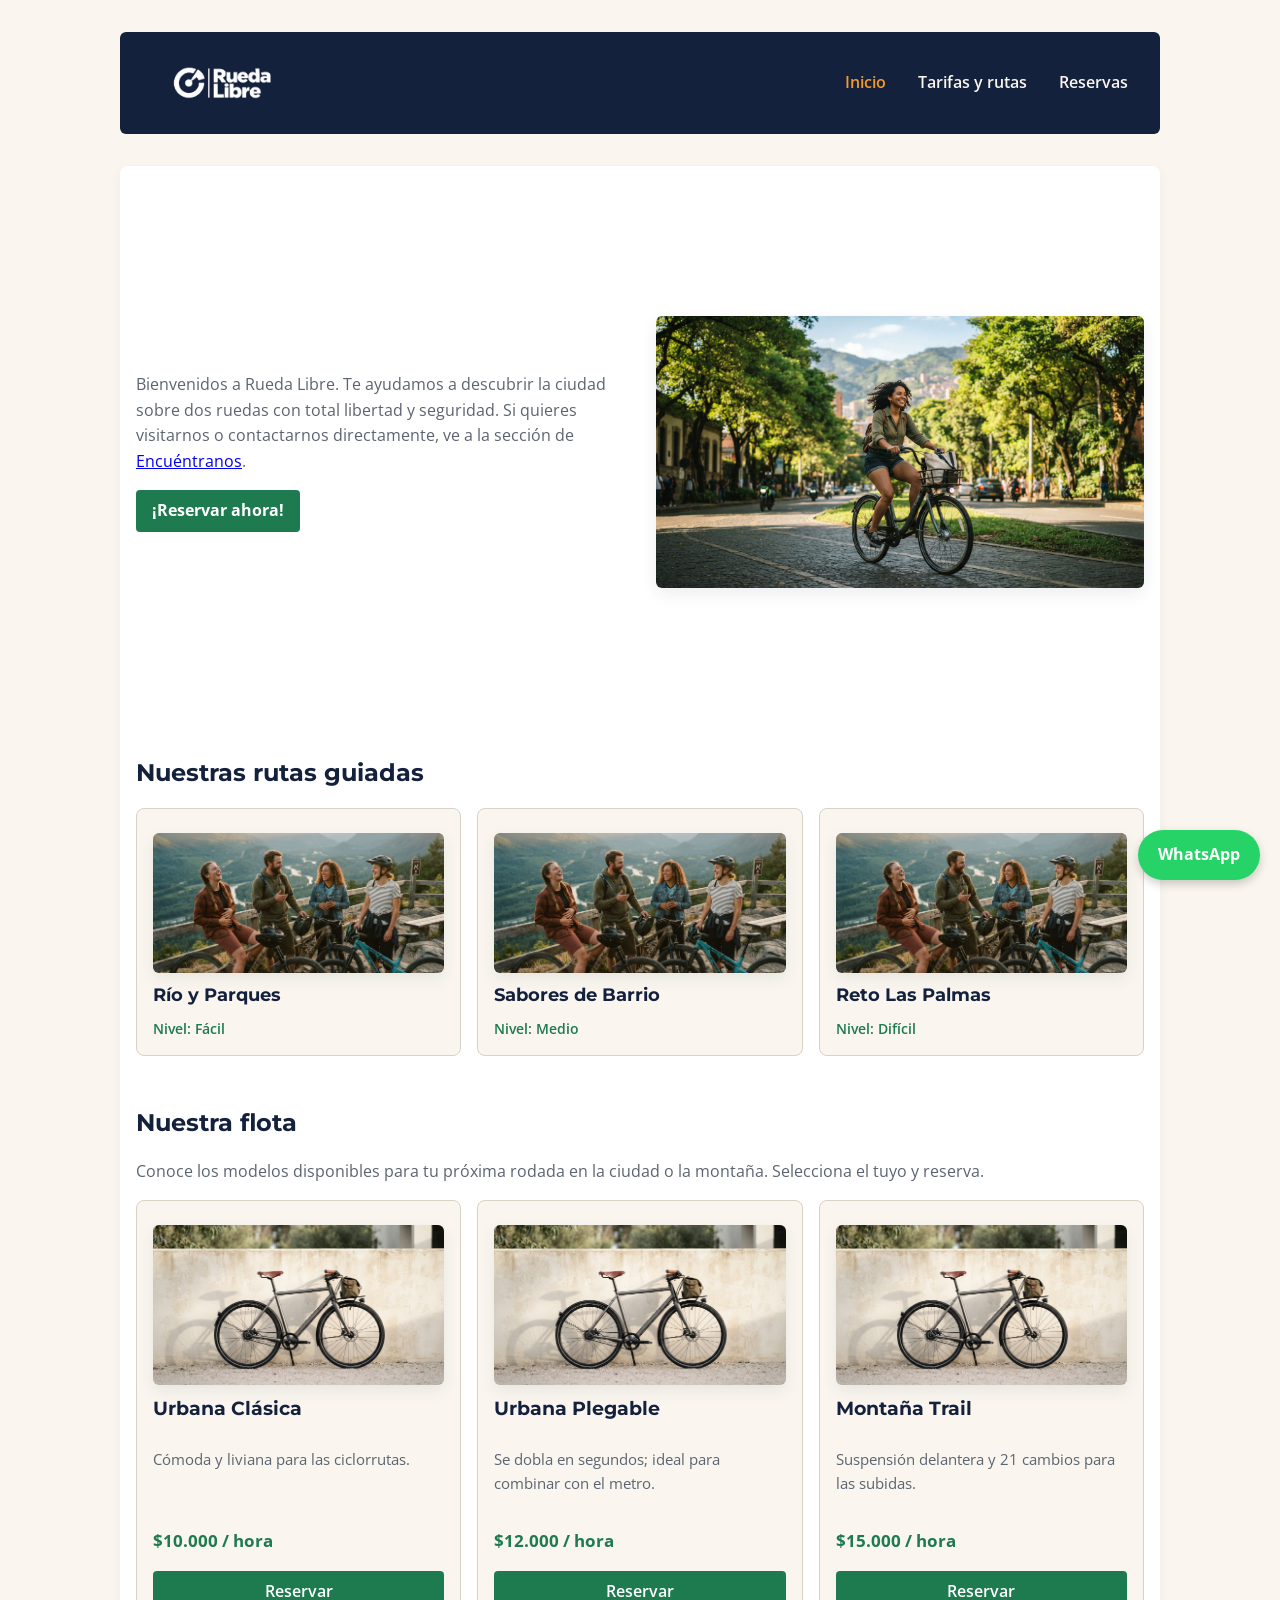
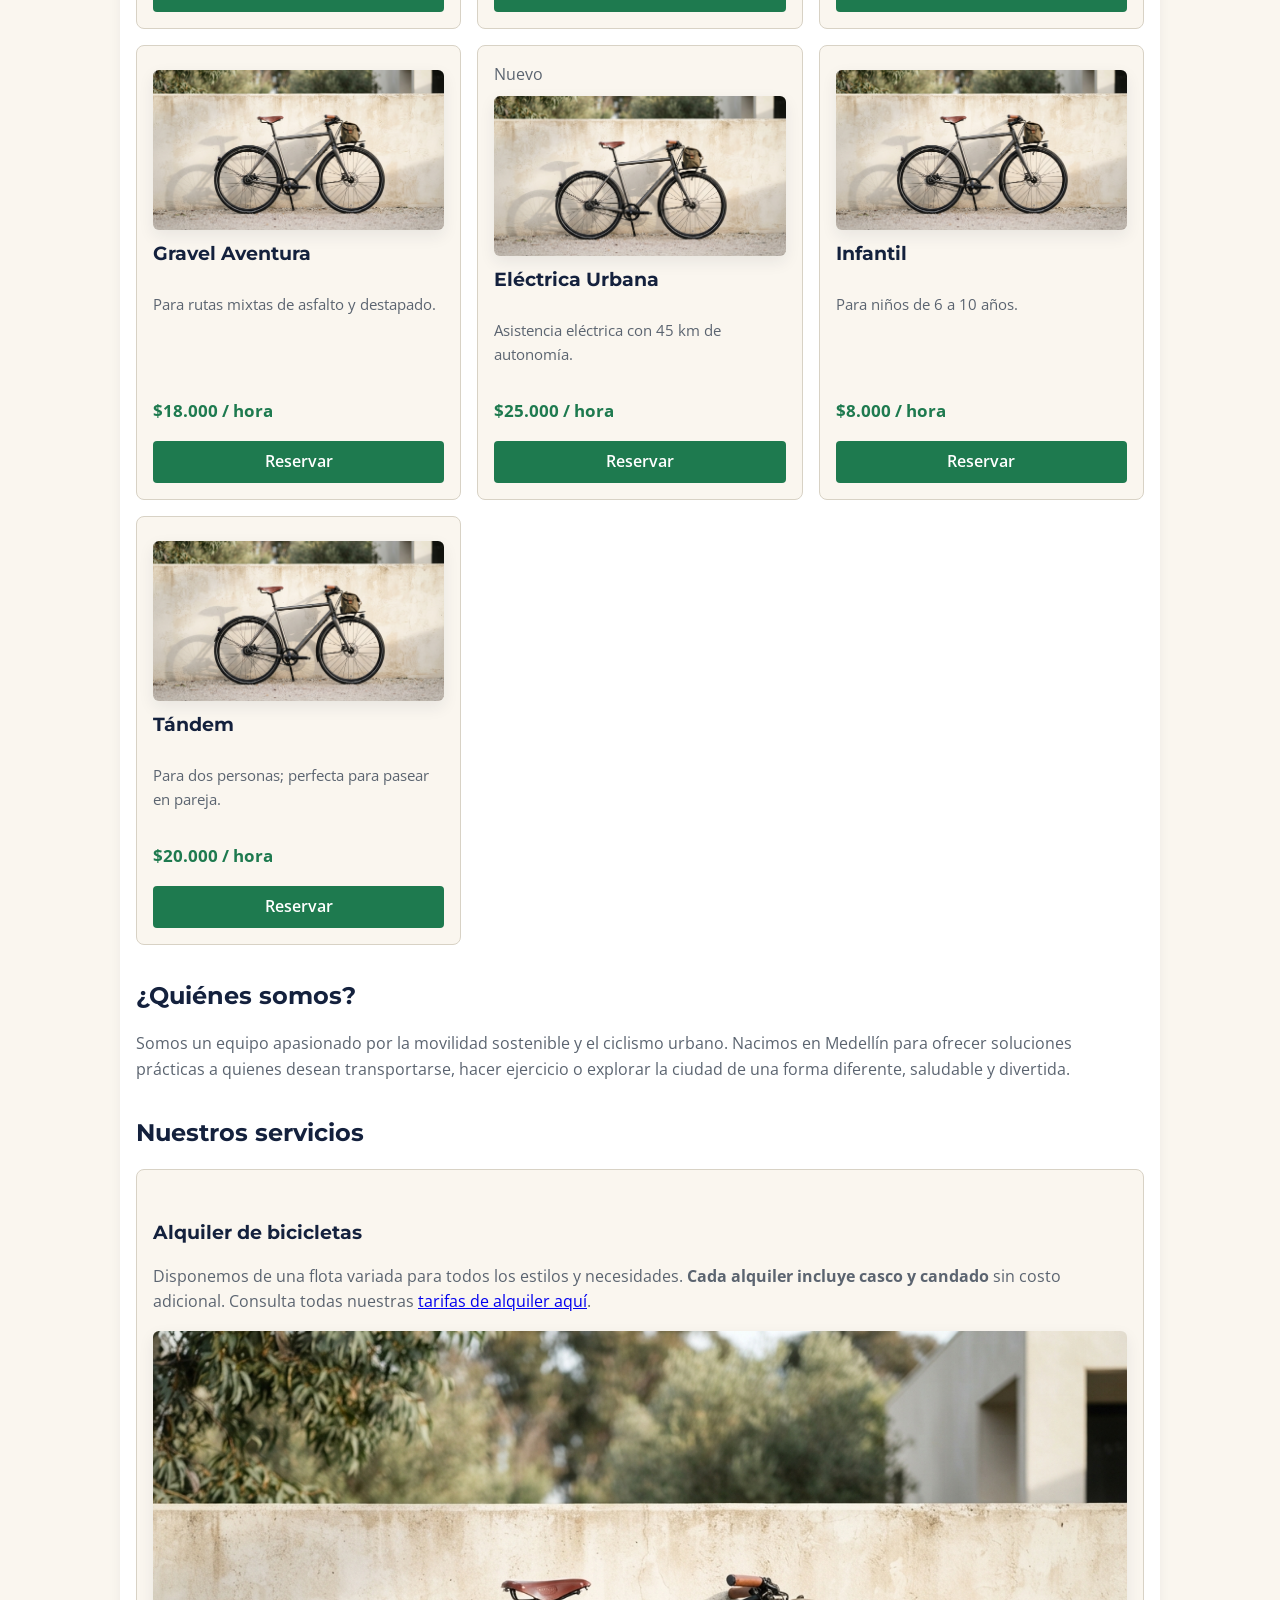
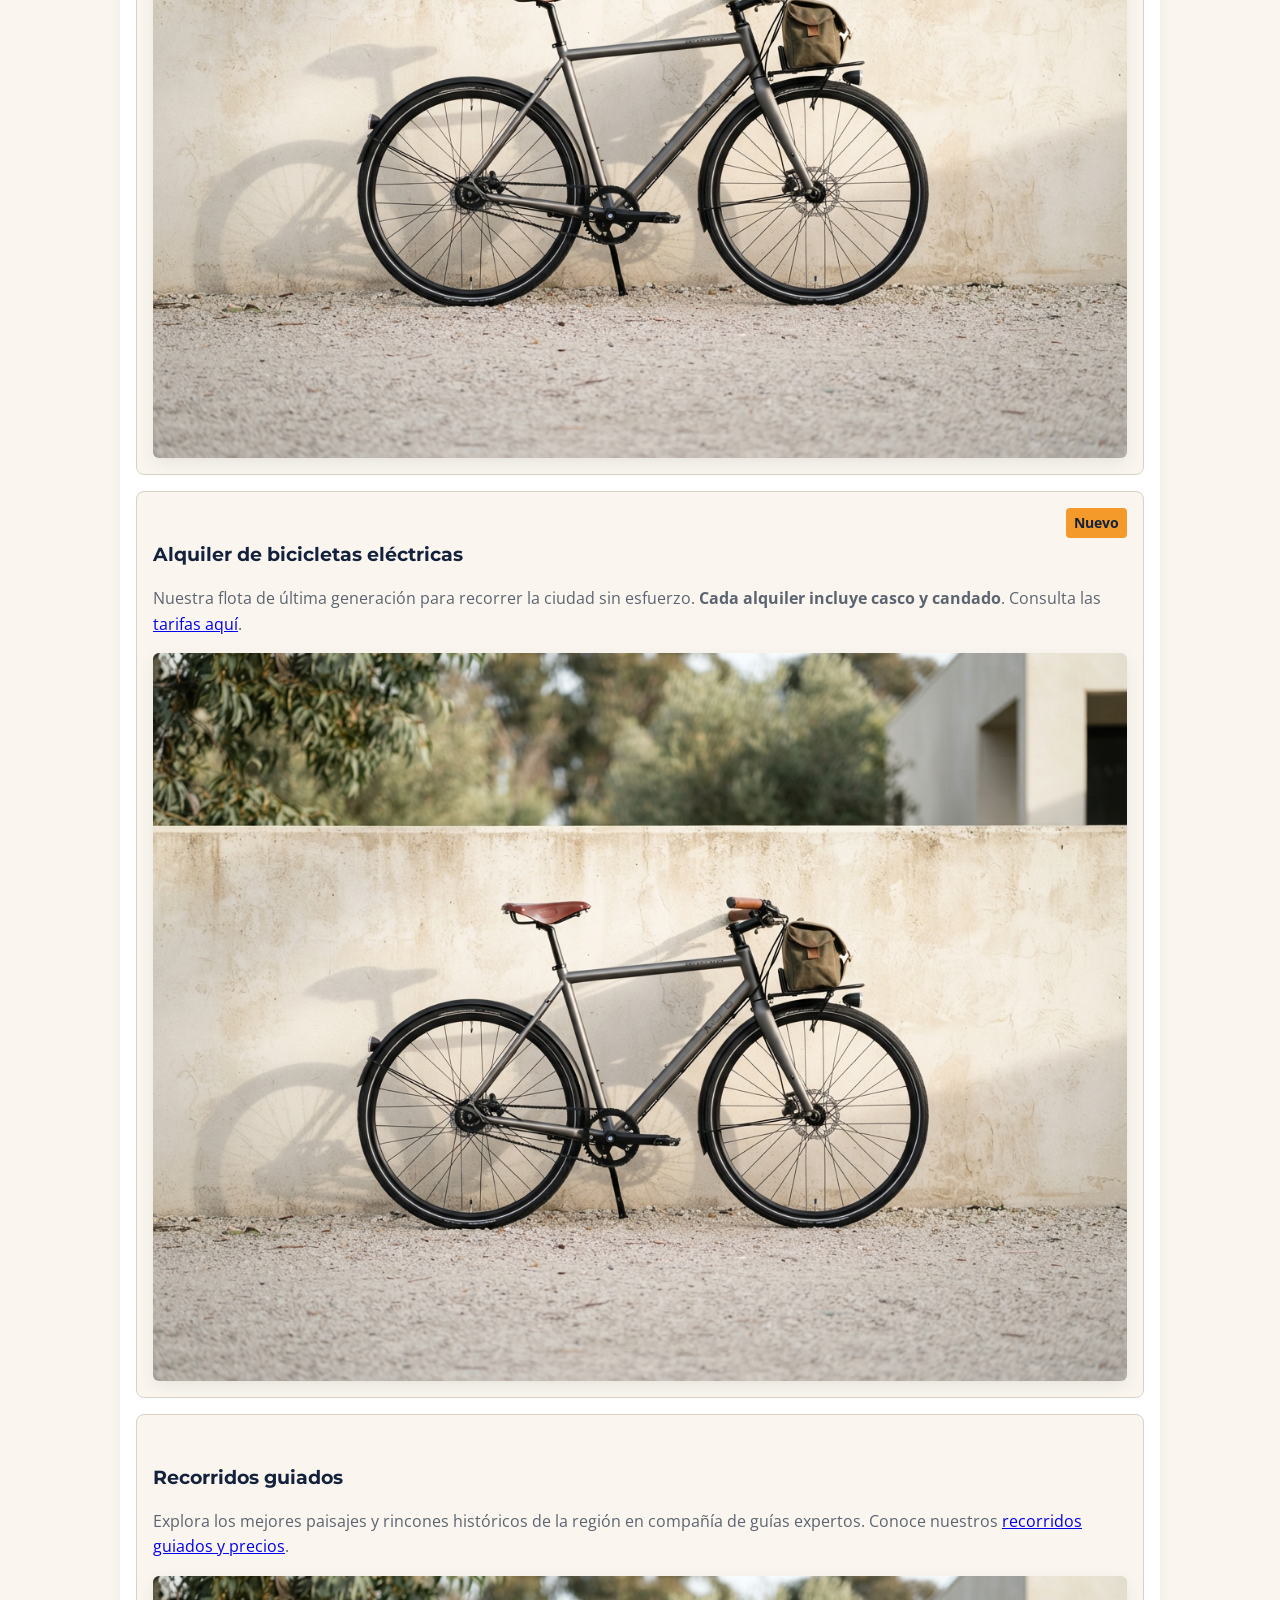
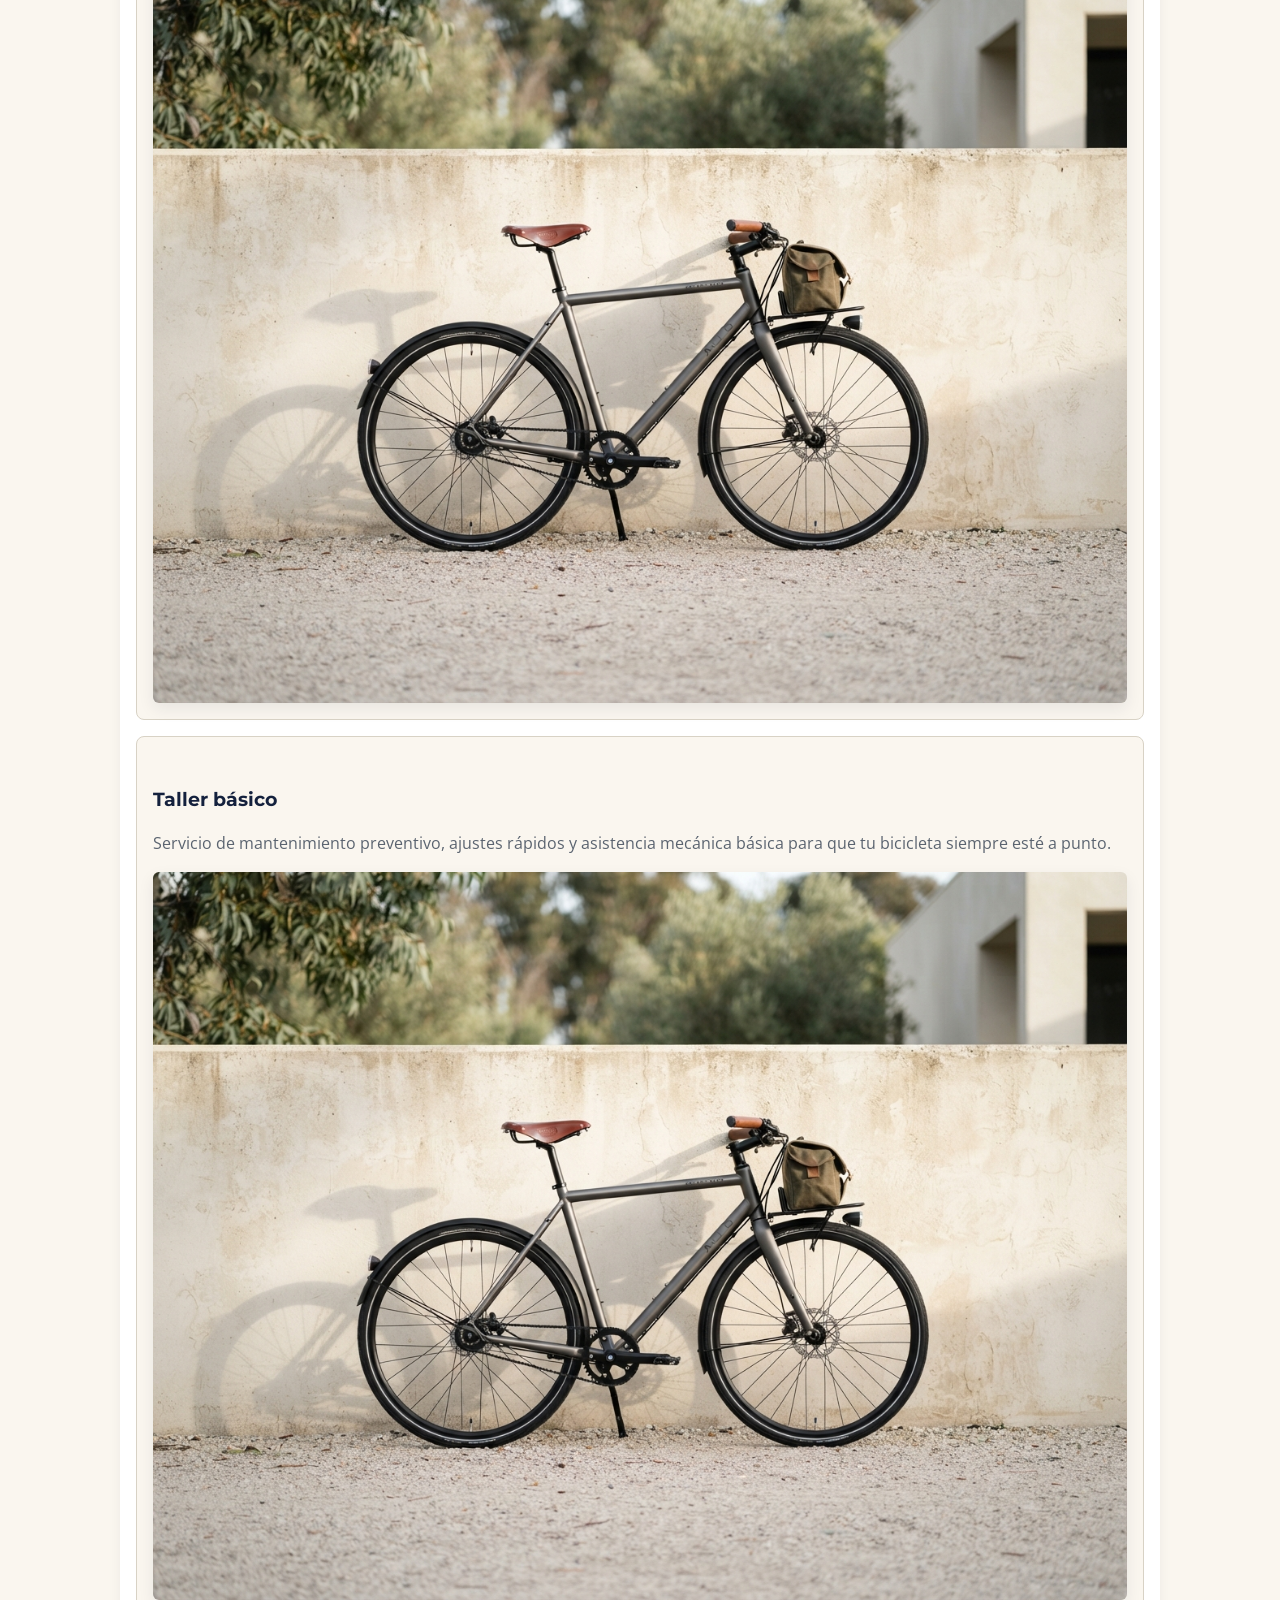
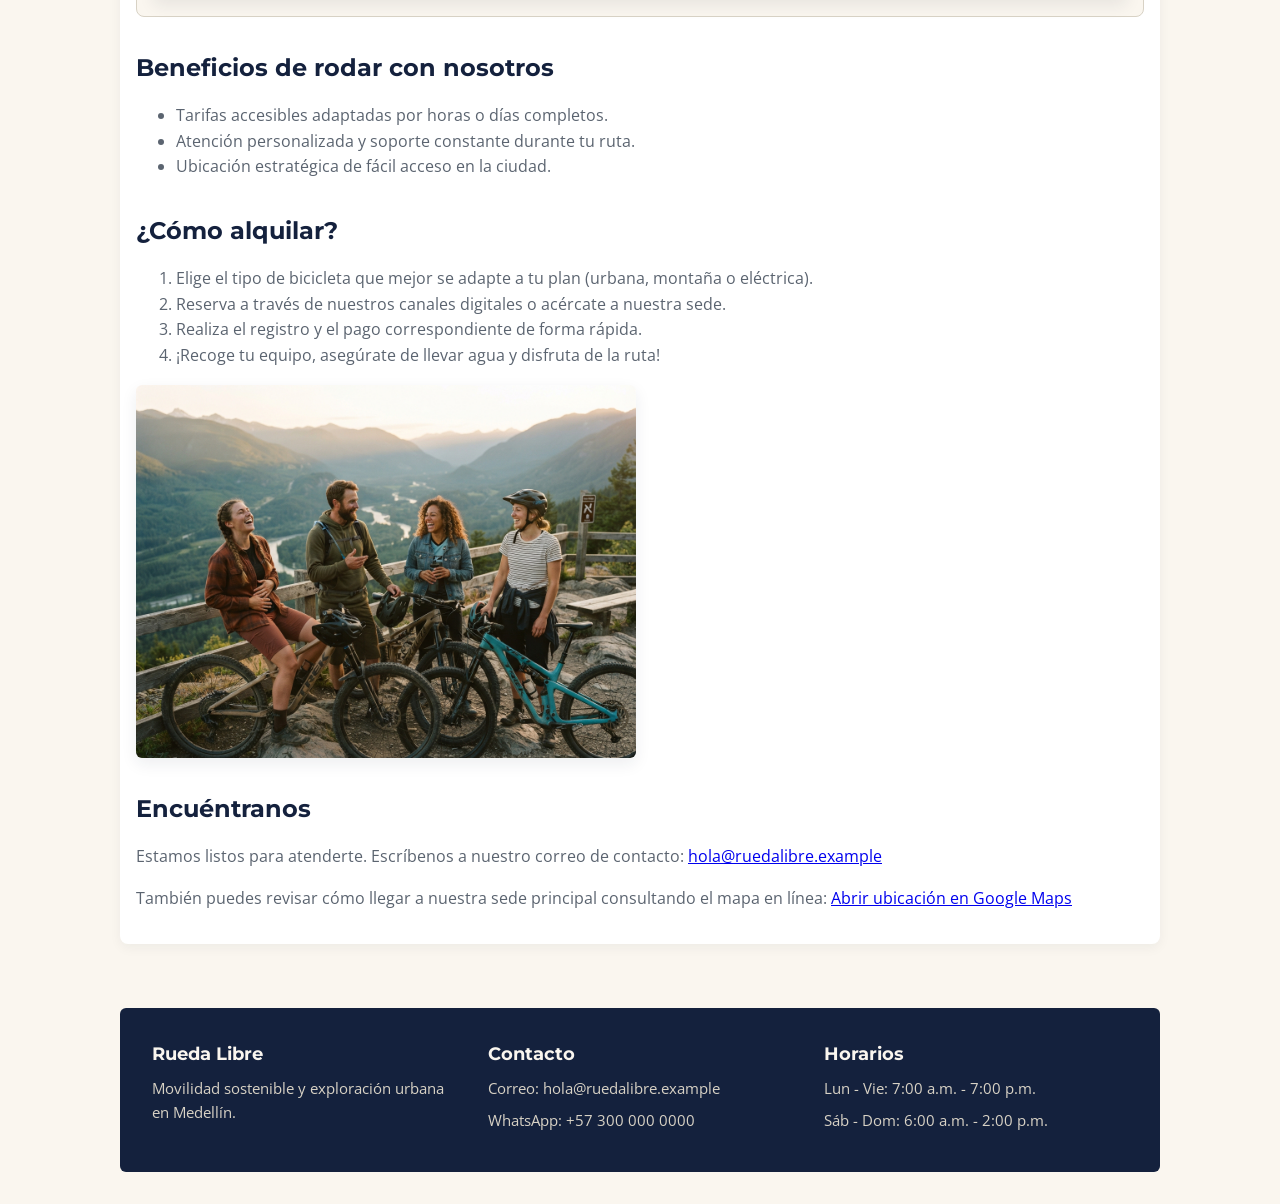
==== commit 3ef945c8: "feat: Nuestras rutas con CSS en proporción 2:1" ====
--- a/index.html
+++ b/index.html
@@ -31,9 +31,35 @@
          <a href="https://wa.me/573000000000" target="_blank" class="whatsapp-flotante">WhatsApp</a>
 
         <section class="portada-inicio">
-            <p>Bienvenidos a Rueda Libre. Te ayudamos a descubrir la ciudad sobre dos ruedas con total libertad y seguridad. Si quieres visitarnos o contactarnos directamente, ve a la sección de <a href="#encuentranos">Encuéntranos</a>.</p>
-            <p><a href="paginas/reservas.html" class="btn-cta"><strong>¡Reservar ahora!</strong></a></p>
-            <img src="img/hero-portada.jpeg" alt="Ciclista urbano recorriendo una avenida arbolada en Medellín durante la mañana" width="600">
+            <div class="portada-texto">
+                <p>Bienvenidos a Rueda Libre. Te ayudamos a descubrir la ciudad sobre dos ruedas con total libertad y seguridad. Si quieres visitarnos o contactarnos directamente, ve a la sección de <a href="#encuentranos">Encuéntranos</a>.</p>
+                <p><a href="paginas/reservas.html" class="btn-cta"><strong>¡Reservar ahora!</strong></a></p>
+            </div>
+            <div class="portada-imagen">
+                <img src="img/hero-portada.jpeg" alt="Ciclista urbano recorriendo una avenida arbolada en Medellín durante la mañana">
+            </div>
+        </section>
+
+        <!-- Galería "Nuestras rutas" (tres rutas guiadas en una fila) -->
+        <section class="seccion-rutas-galeria">
+            <h2>Nuestras rutas guiadas</h2>
+            <div class="rutas-grid">
+                <article class="ruta-card">
+                    <img src="img/experiencia-ruta.jpeg" alt="Recorrido Río y Parques">
+                    <h3>Río y Parques</h3>
+                    <span class="nivel-badge">Nivel: Fácil</span>
+                </article>
+                <article class="ruta-card">
+                    <img src="img/experiencia-ruta.jpeg" alt="Recorrido Sabores de Barrio">
+                    <h3>Sabores de Barrio</h3>
+                    <span class="nivel-badge">Nivel: Medio</span>
+                </article>
+                <article class="ruta-card">
+                    <img src="img/experiencia-ruta.jpeg" alt="Recorrido Reto Las Palmas">
+                    <h3>Reto Las Palmas</h3>
+                    <span class="nivel-badge">Nivel: Difícil</span>
+                </article>
+            </div>
         </section>
 
         <!-- Nueva flota -->
--- a/css/styles.css
+++ b/css/styles.css
@@ -120,9 +120,71 @@
     font-size: 1.05rem;
 }
 
-/* ===================================================
-   BANNER DE CABECERA PARA PÁGINAS INTERNAS
-   =================================================== */
+.portada-inicio {
+    display: grid;
+    grid-template-columns: 1fr 1fr;
+    align-items: center;
+    gap: var(--espacio-lg);
+    min-height: 60vh;
+}
+
+.rutas-grid {
+    display: grid;
+    grid-template-columns: repeat(3, 1fr);
+    gap: var(--espacio-md);
+    margin-top: var(--espacio-md);
+}
+
+.ruta-card {
+    background-color: var(--crema);
+    border: 1px solid #D8D2C5;
+    border-radius: 8px;
+    padding: var(--espacio-md);
+    display: flex;
+    flex-direction: column;
+}
+
+.ruta-card img {
+    width: 100%;
+    height: 140px;
+    object-fit: cover;
+    border-radius: 6px;
+    margin-bottom: var(--espacio-sm);
+}
+
+.ruta-card h3 {
+    font-size: 1.1rem;
+    color: var(--azul-noche);
+    margin: 0 0 var(--espacio-sm) 0;
+}
+
+.nivel-badge {
+    font-size: 0.85rem;
+    font-weight: 600;
+    color: var(--verde-ruta);
+}
+
+.main-reservas-grid {
+    display: grid;
+    grid-template-columns: 2fr 1fr;
+    gap: var(--espacio-lg);
+    max-width: 75rem; 
+}
+
+.fila-doble {
+    display: flex;
+    gap: var(--espacio-md);
+    margin-bottom: var(--espacio-md);
+}
+
+.campo-flex {
+    flex: 1;
+}
+
+.fila-doble div {
+    margin-bottom: 0;
+}
+
 .page-header-banner {
     display: flex;
     align-items: center;
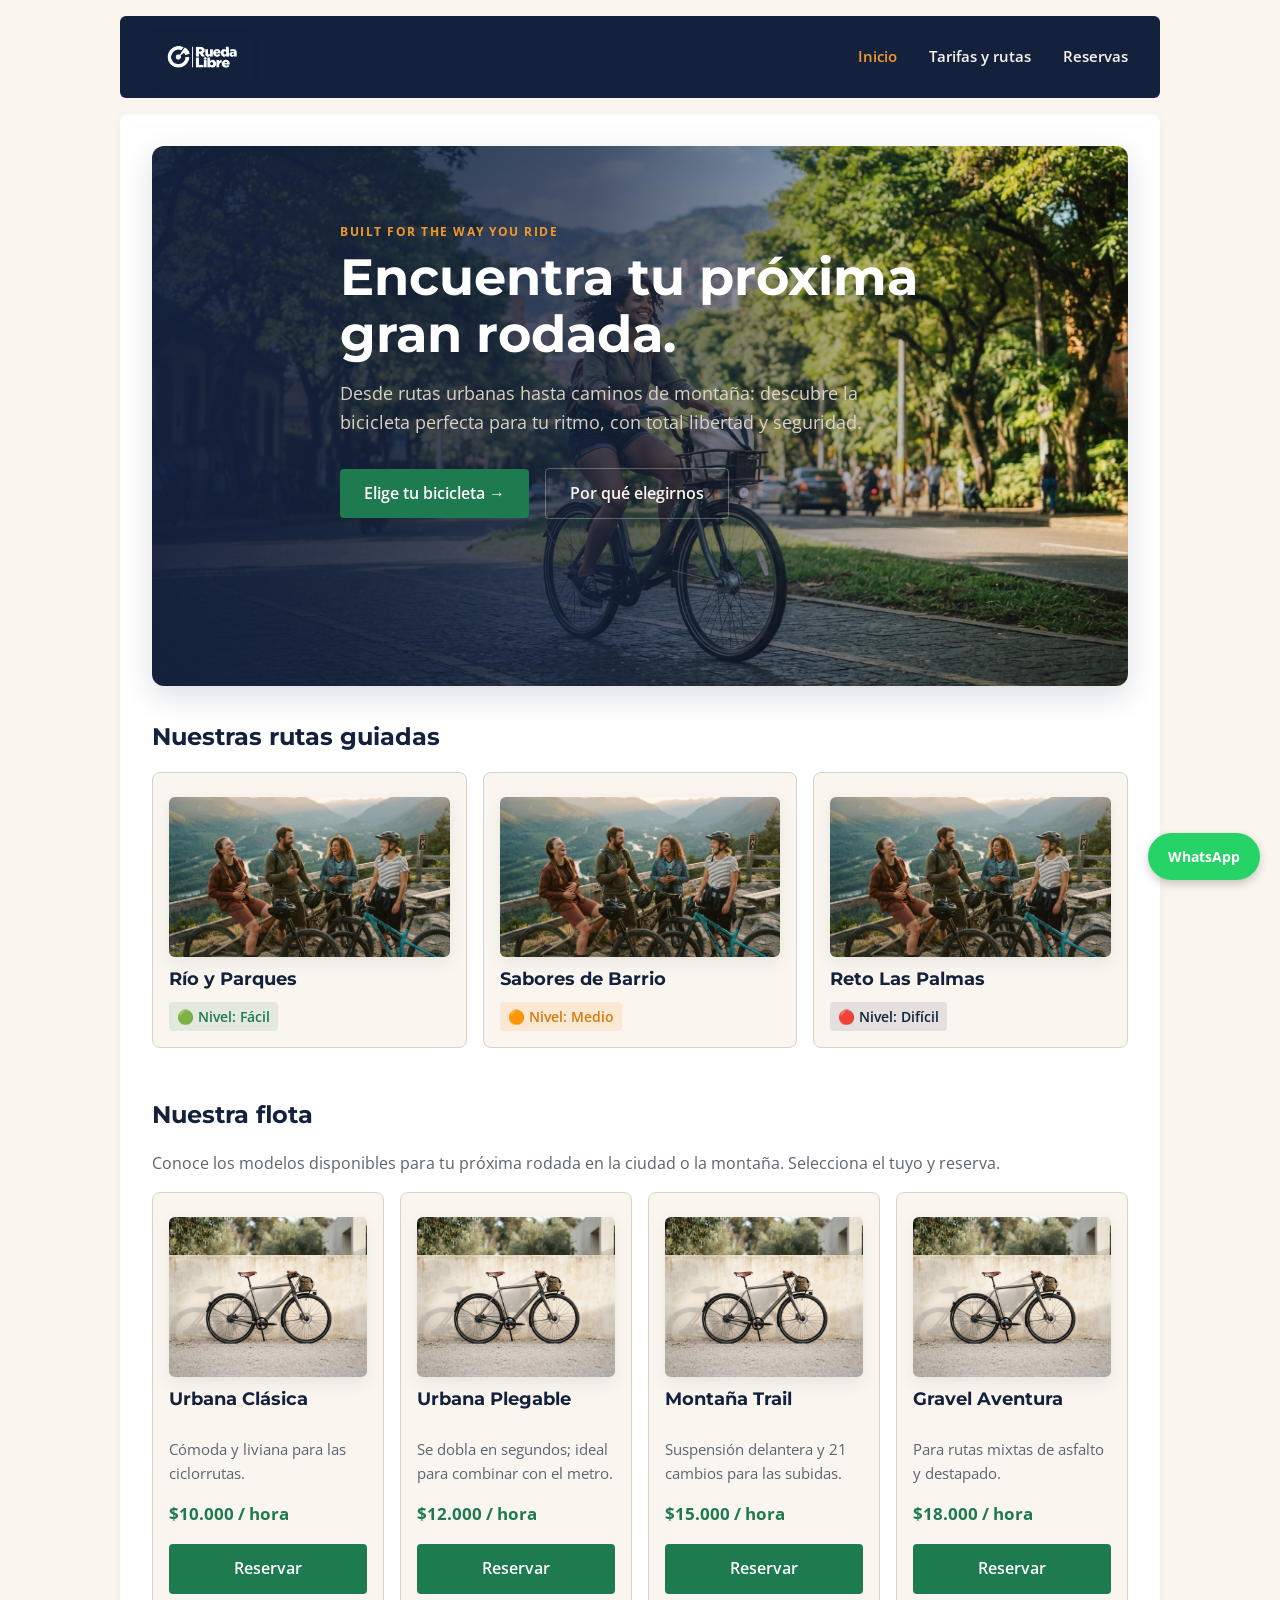
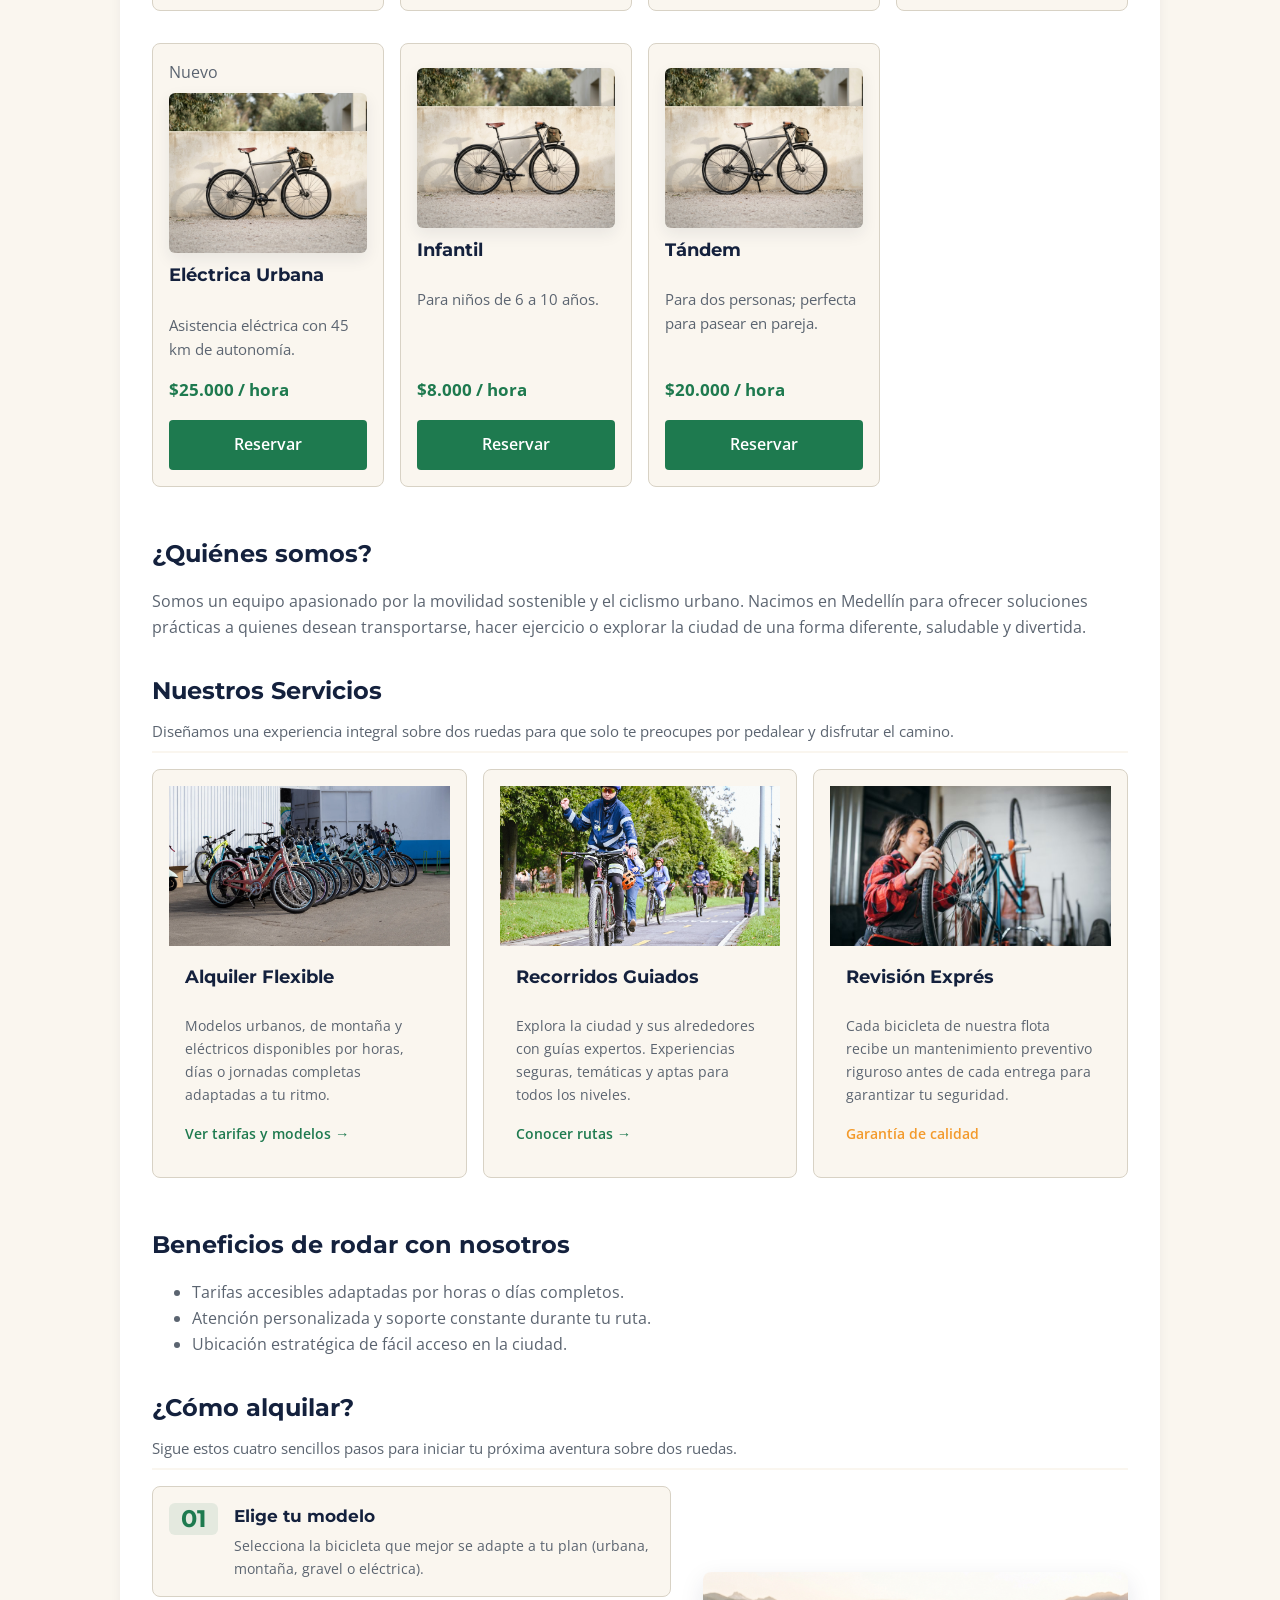
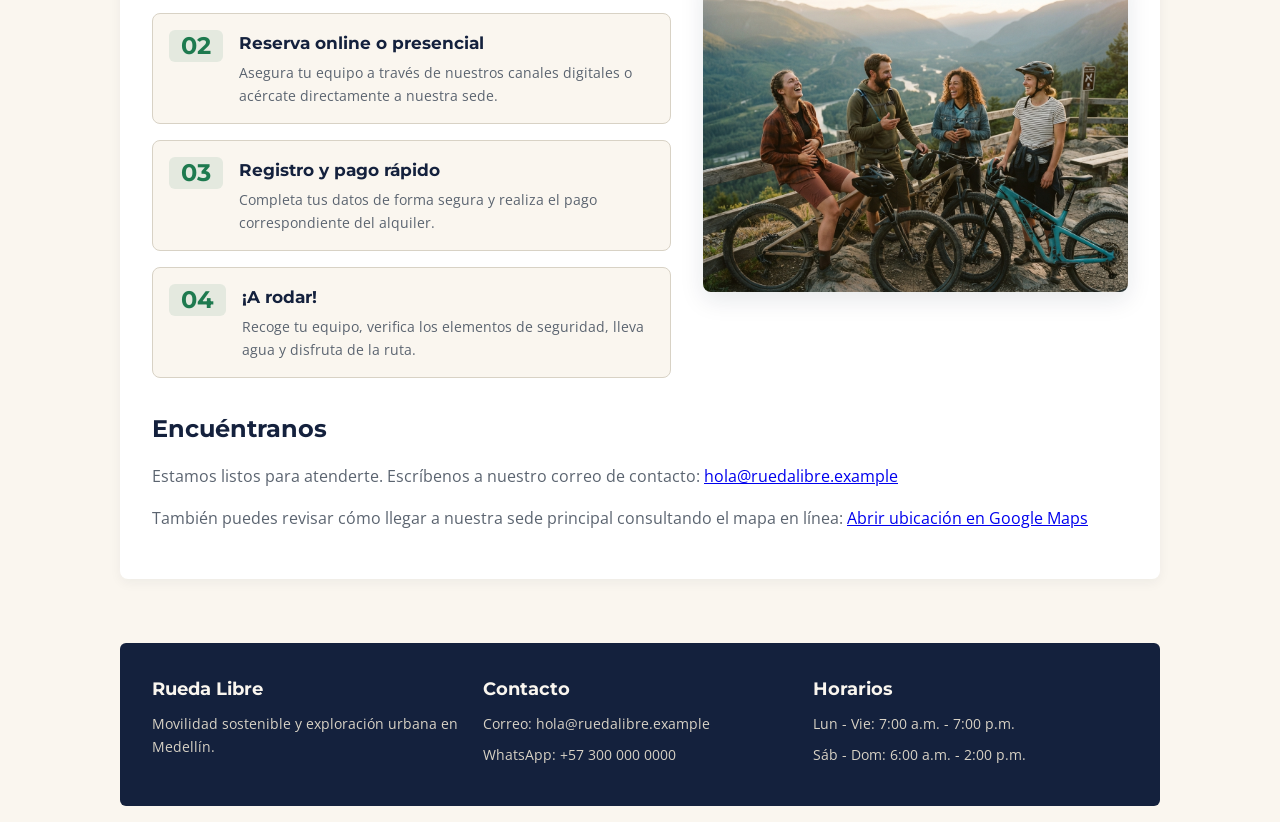
==== commit c831fe39: "fix: mejora de visualización de imagenes y grids" ====
--- a/index.html
+++ b/index.html
@@ -30,34 +30,37 @@
         <!-- Enlace flotante de WhatsApp -->
          <a href="https://wa.me/573000000000" target="_blank" class="whatsapp-flotante">WhatsApp</a>
 
-        <section class="portada-inicio">
-            <div class="portada-texto">
-                <p>Bienvenidos a Rueda Libre. Te ayudamos a descubrir la ciudad sobre dos ruedas con total libertad y seguridad. Si quieres visitarnos o contactarnos directamente, ve a la sección de <a href="#encuentranos">Encuéntranos</a>.</p>
-                <p><a href="paginas/reservas.html" class="btn-cta"><strong>¡Reservar ahora!</strong></a></p>
-            </div>
-            <div class="portada-imagen">
-                <img src="img/hero-portada.jpeg" alt="Ciclista urbano recorriendo una avenida arbolada en Medellín durante la mañana">
-            </div>
-        </section>
-
-        <!-- Galería "Nuestras rutas" (tres rutas guiadas en una fila) -->
+        <!-- Portada / Hero principal con gradiente de sombra de izquierda a derecha -->
+        <section class="portada-inicio hero-sombra-lateral">
+            <div class="portada-contenido">
+                <span class="badge-hero">BUILT FOR THE WAY YOU RIDE</span>
+                <h1>Encuentra tu próxima gran rodada.</h1>
+                <p>Desde rutas urbanas hasta caminos de montaña: descubre la bicicleta perfecta para tu ritmo, con total libertad y seguridad.</p>
+                <div class="portada-botones">
+                    <a href="paginas/reservas.html" class="btn-cta">Elige tu bicicleta &rarr;</a>
+                    <a href="#servicios" class="btn-secundario">Por qué elegirnos</a>
+                </div>
+            </div>
+        </section>
+
+        <!-- Galería "Nuestras rutas" con indicadores de nivel -->
         <section class="seccion-rutas-galeria">
             <h2>Nuestras rutas guiadas</h2>
             <div class="rutas-grid">
                 <article class="ruta-card">
                     <img src="img/experiencia-ruta.jpeg" alt="Recorrido Río y Parques">
                     <h3>Río y Parques</h3>
-                    <span class="nivel-badge">Nivel: Fácil</span>
+                    <span class="nivel-badge nivel-facil">🟢 Nivel: Fácil</span>
                 </article>
                 <article class="ruta-card">
                     <img src="img/experiencia-ruta.jpeg" alt="Recorrido Sabores de Barrio">
                     <h3>Sabores de Barrio</h3>
-                    <span class="nivel-badge">Nivel: Medio</span>
+                    <span class="nivel-badge nivel-medio">🟠 Nivel: Medio</span>
                 </article>
                 <article class="ruta-card">
                     <img src="img/experiencia-ruta.jpeg" alt="Recorrido Reto Las Palmas">
                     <h3>Reto Las Palmas</h3>
-                    <span class="nivel-badge">Nivel: Difícil</span>
+                    <span class="nivel-badge nivel-dificil">🔴 Nivel: Difícil</span>
                 </article>
             </div>
         </section>
@@ -140,33 +143,44 @@
             <p>Somos un equipo apasionado por la movilidad sostenible y el ciclismo urbano. Nacimos en Medellín para ofrecer soluciones prácticas a quienes desean transportarse, hacer ejercicio o explorar la ciudad de una forma diferente, saludable y divertida.</p>
         </section>
 
-        <section>
-            <h2>Nuestros servicios</h2>
-            
-            <article>
-                <h3>Alquiler de bicicletas</h3>
-                <p>Disponemos de una flota variada para todos los estilos y necesidades. <strong>Cada alquiler incluye casco y candado</strong> sin costo adicional. Consulta todas nuestras <a href="paginas/tarifas.html">tarifas de alquiler aquí</a>.</p>
-                <img src="img/flota-bicicletas.jpeg" alt="Variedad de bicicletas de Rueda Libre estacionadas ordenadamente contra una pared de ladrillo" width="500">
-            </article>
-
-            <article style="position: relative;">
-                <span style="position: absolute; top: 1rem; right: 1rem; background-color: var(--naranja-pedal); color: var(--azul-noche); padding: 0.25rem 0.5rem; font-size: 0.85rem; font-weight: 700; border-radius: 4px;">Nuevo</span>
-                <h3>Alquiler de bicicletas eléctricas</h3>
-                <p>Nuestra flota de última generación para recorrer la ciudad sin esfuerzo. <strong>Cada alquiler incluye casco y candado</strong>. Consulta las <a href="paginas/tarifas.html">tarifas aquí</a>.</p>
-                <img src="img/flota-bicicletas.jpeg" alt="Variedad de bicicletas de Rueda Libre estacionadas ordenadamente contra una pared de ladrillo" width="500">
-            </article>
-
-            <article>
-                <h3>Recorridos guiados</h3>
-                <p>Explora los mejores paisajes y rincones históricos de la región en compañía de guías expertos. Conoce nuestros <a href="paginas/tarifas.html#recorridos-guiados">recorridos guiados y precios</a>.</p>
-                <img src="img/flota-bicicletas.jpeg" alt="Variedad de bicicletas de Rueda Libre estacionadas ordenadamente contra una pared de ladrillo" width="500">
-            </article>
-
-            <article>
-                <h3>Taller básico</h3>
-                <p>Servicio de mantenimiento preventivo, ajustes rápidos y asistencia mecánica básica para que tu bicicleta siempre esté a punto.</p>
-                <img src="img/flota-bicicletas.jpeg" alt="Variedad de bicicletas de Rueda Libre estacionadas ordenadamente contra una pared de ladrillo" width="500">
-            </article>
+        <!-- Sección Nuestros Servicios -->
+        <section class="seccion-servicios">
+            <div class="page-header">
+                <h2>Nuestros Servicios</h2>
+                <p>Diseñamos una experiencia integral sobre dos ruedas para que solo te preocupes por pedalear y disfrutar el camino.</p>
+            </div>
+
+            <div class="servicios-grid">
+                <!-- Servicio 1: Alquiler Flexible -->
+                <article class="tarjeta-servicio">
+                    <img src="img/servicio-alquiler.png" alt="Alquiler flexible de bicicletas en Rueda Libre">
+                    <div class="servicio-contenido">
+                        <h3>Alquiler Flexible</h3>
+                        <p>Modelos urbanos, de montaña y eléctricos disponibles por horas, días o jornadas completas adaptadas a tu ritmo.</p>
+                        <a href="paginas/tarifas.html" class="enlace-card">Ver tarifas y modelos &rarr;</a>
+                    </div>
+                </article>
+
+                <!-- Servicio 2: Recorridos Guiados -->
+                <article class="tarjeta-servicio">
+                    <img src="img/recorrido-guiado.jpg" alt="Recorridos guiados por la ciudad y montaña">
+                    <div class="servicio-contenido">
+                        <h3>Recorridos Guiados</h3>
+                        <p>Explora la ciudad y sus alrededores con guías expertos. Experiencias seguras, temáticas y aptas para todos los niveles.</p>
+                        <a href="paginas/tarifas.html" class="enlace-card">Conocer rutas &rarr;</a>
+                    </div>
+                </article>
+
+                <!-- Servicio 3: Revisión Exprés -->
+                <article class="tarjeta-servicio">
+                    <img src="img/reparacion-de-bicicletas.jpg" alt="Mantenimiento y revisión técnica de bicicletas">
+                    <div class="servicio-contenido">
+                        <h3>Revisión Exprés</h3>
+                        <p>Cada bicicleta de nuestra flota recibe un mantenimiento preventivo riguroso antes de cada entrega para garantizar tu seguridad.</p>
+                        <span class="detalle-static">Garantía de calidad</span>
+                    </div>
+                </article>
+            </div>
         </section>
 
         <section>
@@ -178,15 +192,51 @@
             </ul>
         </section>
 
-        <section>
-            <h2>¿Cómo alquilar?</h2>
-            <ol>
-                <li>Elige el tipo de bicicleta que mejor se adapte a tu plan (urbana, montaña o eléctrica).</li>
-                <li>Reserva a través de nuestros canales digitales o acércate a nuestra sede.</li>
-                <li>Realiza el registro y el pago correspondiente de forma rápida.</li>
-                <li>¡Recoge tu equipo, asegúrate de llevar agua y disfruta de la ruta!</li>
-            </ol>
-            <img src="img/experiencia-ruta.jpeg" alt="Grupo de ciclistas disfrutando de una vista panorámica de las montañas de Medellín" width="500">
+        <!-- Sección ¿Cómo alquilar? integrada como pasos visuales -->
+        <section class="seccion-proceso">
+            <div class="page-header">
+                <h2>¿Cómo alquilar?</h2>
+                <p>Sigue estos cuatro sencillos pasos para iniciar tu próxima aventura sobre dos ruedas.</p>
+            </div>
+
+            <div class="proceso-grid">
+                <!-- Columna de Pasos Numerados -->
+                <ol class="pasos-lista">
+                    <li class="paso-item">
+                        <span class="paso-numero">01</span>
+                        <div>
+                            <h3>Elige tu modelo</h3>
+                            <p>Selecciona la bicicleta que mejor se adapte a tu plan (urbana, montaña, gravel o eléctrica).</p>
+                        </div>
+                    </li>
+                    <li class="paso-item">
+                        <span class="paso-numero">02</span>
+                        <div>
+                            <h3>Reserva online o presencial</h3>
+                            <p>Asegura tu equipo a través de nuestros canales digitales o acércate directamente a nuestra sede.</p>
+                        </div>
+                    </li>
+                    <li class="paso-item">
+                        <span class="paso-numero">03</span>
+                        <div>
+                            <h3>Registro y pago rápido</h3>
+                            <p>Completa tus datos de forma segura y realiza el pago correspondiente del alquiler.</p>
+                        </div>
+                    </li>
+                    <li class="paso-item">
+                        <span class="paso-numero">04</span>
+                        <div>
+                            <h3>¡A rodar!</h3>
+                            <p>Recoge tu equipo, verifica los elementos de seguridad, lleva agua y disfruta de la ruta.</p>
+                        </div>
+                    </li>
+                </ol>
+
+                <!-- Columna de Imagen Destacada -->
+                <div class="proceso-imagen">
+                    <img src="img/experiencia-ruta.jpeg" alt="Grupo de ciclistas disfrutando de una vista panorámica de las montañas de Medellín">
+                </div>
+            </div>
         </section>
 
         <section id="encuentranos">
--- a/css/styles.css
+++ b/css/styles.css
@@ -1,3 +1,6 @@
+/* ===================================================
+   1. VARIABLES GLOBALES Y PALETA DE MARCA
+   =================================================== */
 :root {
     --verde-ruta: #1E7A4F;
     --naranja-pedal: #F39A2B;
@@ -13,37 +16,37 @@
     --espacio-lg: 2rem;
 }
 
+/* ===================================================
+   2. MODELO DE CAJA Y ESTILOS BASE (MOBILE-FIRST)
+   =================================================== */
 *, *::before, *::after {
     box-sizing: border-box;
 }
-
 
 body {
     font-family: var(--font-texto);
     color: var(--gris-asfalto);
     background-color: var(--crema);
     margin: 0;
-    padding: var(--espacio-lg);
+    padding: var(--espacio-sm);
     line-height: 1.6;
 }
 
 main {
-    max-width: 65rem;
+    width: 100%;
     margin: 0 auto;
-    padding: var(--espacio-md);
+    padding: var(--espacio-sm);
     background-color: #FFFFFF;
     border-radius: 8px;
     box-shadow: 0 4px 12px rgba(20, 33, 61, 0.05);
-    margin-bottom: 4rem; /* Espacio para que el botón flotante no tape el final */
-}
-main img, article img {
-    border-radius: 8px;
-    box-shadow: 0 6px 16px rgba(20, 33, 61, 0.08);
-    transition: transform 0.3s ease;
-}
-
-article:hover img {
-    transform: scale(1.02);
+    margin-bottom: 4rem; /* Espacio para el botón flotante de WhatsApp */
+}
+
+h1, h2, h3, h4, h5, h6 {
+    font-family: var(--font-titulo);
+    color: var(--azul-noche);
+    margin-top: var(--espacio-md);
+    margin-bottom: var(--espacio-sm);
 }
 
 img {
@@ -51,37 +54,35 @@
     max-width: 100%;
     height: auto;
     object-fit: cover;
-}
-
-.portada-inicio {
-    min-height: 60vh;
-    display: flex;
-    flex-direction: column;
-    justify-content: center;
-}
-
-
-h1, h2, h3, h4, h5, h6 {
-    font-family: var(--font-titulo);
-    color: var(--azul-noche);
-    margin-top: var(--espacio-lg);
-    margin-bottom: var(--espacio-md);
-}
-
+    border-radius: 8px;
+    box-shadow: 0 4px 10px rgba(20, 33, 61, 0.1);
+    transition: transform 0.3s ease, box-shadow 0.3s ease;
+}
+
+main img, article img {
+    border-radius: 8px;
+    box-shadow: 0 6px 16px rgba(20, 33, 61, 0.08);
+}
+
+article:hover img {
+    transform: scale(1.02);
+}
+
+/* ===================================================
+   3. ENCABEZADO Y NAVEGACIÓN (Móvil por defecto)
+   =================================================== */
 header {
     background-color: var(--azul-noche);
     color: var(--crema);
-    padding: var(--espacio-md) var(--espacio-lg);
-    margin-bottom: var(--espacio-lg);
+    padding: var(--espacio-md);
+    margin-bottom: var(--espacio-md);
     border-radius: 6px;
-    max-width: 65rem;
-    margin-left: auto;
-    margin-right: auto;
-
-    display: flex;
-    justify-content: space-between;
+
+    /* Mobile-First: Apilado verticalmente en pantallas pequeñas */
+    display: flex;
+    flex-direction: column;
     align-items: center;
-    flex-wrap: wrap;
+    text-align: center;
     gap: var(--espacio-md);
 }
 
@@ -91,7 +92,7 @@
 }
 
 header img.logo-header {
-    height: 70px;
+    height: 50px;
     width: auto;
     object-fit: contain;
 }
@@ -101,60 +102,114 @@
     color: var(--crema);
 }
 
+#menu {
+    list-style: none;
+    padding: 0;
+    margin: 0;
+    display: flex;
+    flex-wrap: wrap;
+    justify-content: center;
+    gap: var(--espacio-md);
+}
+
+#menu li {
+    margin-right: 0;
+}
+
+#menu a {
+    color: var(--crema);
+    text-decoration: none;
+    font-weight: 600;
+    font-size: 0.95rem;
+    transition: color 0.2s ease;
+}
+
+#menu a.activo {
+    color: var(--naranja-pedal);
+}
+
+#menu a:hover {
+    color: var(--naranja-pedal);
+    text-decoration: underline;
+}
+
+#menu a:focus {
+    outline: 2px solid var(--naranja-pedal);
+    outline-offset: 2px;
+}
+
+/* ===================================================
+   4. SECCIONES Y CONTENEDORES (Móvil por defecto)
+   =================================================== */
+.portada-inicio {
+    display: flex;
+    flex-direction: column;
+    gap: var(--espacio-md);
+}
+
 .page-header {
-    margin-bottom: var(--espacio-lg);
-    padding-bottom: var(--espacio-md);
+    margin-bottom: var(--espacio-md);
+    padding-bottom: var(--espacio-sm);
     border-bottom: 2px solid var(--crema);
 }
 
 .page-header h1 {
     margin-top: 0;
     margin-bottom: var(--espacio-sm);
-    font-size: 2rem;
-    color: var(--azul-noche);
+    font-size: 1.5rem;
 }
 
 .page-header p {
     margin: 0;
-    color: var(--gris-asfalto);
-    font-size: 1.05rem;
-}
-
-.portada-inicio {
+    font-size: 0.95rem;
+}
+
+.page-header-banner {
+    display: flex;
+    flex-direction: column;
+    gap: var(--espacio-md);
+    margin-bottom: var(--espacio-md);
+    padding-bottom: var(--espacio-md);
+    border-bottom: 2px solid var(--crema);
+}
+
+.page-header-texto h1 {
+    margin-top: 0;
+    font-size: 1.5rem;
+}
+
+.banner-img {
+    max-height: 200px;
+}
+
+/* Cuadrículas móviles (1 sola columna) */
+.rutas-grid, .flota-grid {
     display: grid;
-    grid-template-columns: 1fr 1fr;
-    align-items: center;
-    gap: var(--espacio-lg);
-    min-height: 60vh;
-}
-
-.rutas-grid {
-    display: grid;
-    grid-template-columns: repeat(3, 1fr);
+    grid-template-columns: 1fr;
     gap: var(--espacio-md);
     margin-top: var(--espacio-md);
 }
 
-.ruta-card {
+article, .ruta-card, .tarjeta-flota {
     background-color: var(--crema);
     border: 1px solid #D8D2C5;
     border-radius: 8px;
     padding: var(--espacio-md);
-    display: flex;
-    flex-direction: column;
-}
-
-.ruta-card img {
+    margin-bottom: var(--espacio-md);
+    display: flex;
+    flex-direction: column;
+}
+
+article img, .ruta-card img, .tarjeta-flota img {
     width: 100%;
-    height: 140px;
-    object-fit: cover;
+    height: 160px;
     border-radius: 6px;
+    margin-top: var(--espacio-sm);
     margin-bottom: var(--espacio-sm);
 }
 
-.ruta-card h3 {
+.ruta-card h3, .tarjeta-flota h3 {
     font-size: 1.1rem;
-    color: var(--azul-noche);
     margin: 0 0 var(--espacio-sm) 0;
 }
 
@@ -162,169 +217,13 @@
     font-size: 0.85rem;
     font-weight: 600;
     color: var(--verde-ruta);
-}
-
-.main-reservas-grid {
-    display: grid;
-    grid-template-columns: 2fr 1fr;
-    gap: var(--espacio-lg);
-    max-width: 75rem; 
-}
-
-.fila-doble {
-    display: flex;
-    gap: var(--espacio-md);
-    margin-bottom: var(--espacio-md);
-}
-
-.campo-flex {
-    flex: 1;
-}
-
-.fila-doble div {
-    margin-bottom: 0;
-}
-
-.page-header-banner {
-    display: flex;
-    align-items: center;
-    gap: var(--espacio-lg);
-    margin-bottom: var(--espacio-lg);
-    padding-bottom: var(--espacio-lg);
-    border-bottom: 2px solid var(--crema);
-    flex-wrap: wrap;
-}
-
-.page-header-texto {
-    flex: 1;
-    min-width: 280px;
-}
-
-.page-header-texto h1 {
-    margin-top: 0;
-    margin-bottom: var(--espacio-sm);
-    font-size: 2rem;
-    color: var(--azul-noche);
-}
-
-.page-header-texto p {
-    margin: 0;
-    color: var(--gris-asfalto);
-    font-size: 1.05rem;
-}
-
-.banner-img {
-    flex: 1;
-    min-width: 280px;
-    max-height: 250px;
-    object-fit: cover;
-    border-radius: 8px;
-    box-shadow: 0 4px 12px rgba(20, 33, 61, 0.1);
-}
-
-#menu {
-    list-style: none;
-    padding: 0;
-    margin: 0;
-
-    display: flex;
-    flex-wrap: wrap;
-    gap: var(--espacio-lg);
-    align-items: center;
-}
-
-#menu li {
-    margin-right: 0 ;
-}
-
-#menu a {
-    color: var(--crema);
-    text-decoration: none;
-    font-weight: 600;
-    transition: color 0.2s ease;
-}
-
-#menu a.activo {
-    color: var(--naranja-pedal);
-}
-
-#menu a:hover {
-    color: var(--naranja-pedal);
-    text-decoration: underline;
-}
-
-#menu a:focus {
-    outline: 2px solid var(--naranja-pedal);
-    outline-offset: 2px;
-}
-
-
-article {
-    background-color: var(--crema);
-    border: 1px solid #D8D2C5;
-    border-radius: 8px;
-    padding: var(--espacio-md);
-    margin-bottom: var(--espacio-md);
-}
-
-article img {
-    width: 100%;
-    height: auto;
-    border-radius: 4px;
-    margin-top: var(--espacio-sm);
-}
-
-section img {
-    max-width: 100%;
-    height: auto;
-    border-radius: 6px;
-}
-
-
-.seccion-flota {
-    margin-top: var(--espacio-lg);
-    margin-bottom: var(--espacio-lg);
-}
-
-.flota-grid {
-    display: grid;
-    grid-template-columns: repeat(auto-fit, minmax(260px, 1fr));
-    gap: var(--espacio-md);
-    margin-top: var(--espacio-md);
-}
-
-.tarjeta-flota {
-    background-color: var(--crema);
-    border: 1px solid #D8D2C5;
-    border-radius: 8px;
-    padding: var(--espacio-md);
-    position: relative;
-
-    display: flex;
-    flex-direction: column;
-    height: 100%;
-}
-
-.tarjeta-flota img {
-    width: 100%;
-    height: 160px;
-    object-fit: cover;
-    border-radius: 6px;
-    margin-bottom: var(--espacio-sm);
-}
-
-.tarjeta-flota h3 {
-    font-size: 1.2rem;
-    color: var(--azul-noche);
-    margin-top: 0;
-    margin-bottom: var(--espacio-sm);
 }
 
 .tarjeta-flota p {
     color: var(--gris-asfalto);
     font-size: 0.95rem;
     margin-bottom: var(--espacio-md);
-    flex-grow: 1; 
+    flex-grow: 1;
 }
 
 .tarjeta-flota .precio {
@@ -336,15 +235,23 @@
 
 .tarjeta-flota .btn-cta {
     text-align: center;
-    margin-top: auto; 
-}
-
-
+    margin-top: auto;
+}
+
+.seccion-flota {
+    margin-top: var(--espacio-lg);
+    margin-bottom: var(--espacio-lg);
+}
+
+/* ===================================================
+   5. TABLAS (Optimizadas para móvil)
+   =================================================== */
 table {
     width: 100%;
     border-collapse: collapse;
-    margin-bottom: var(--espacio-lg);
+    margin-bottom: var(--espacio-md);
     background-color: #FFFFFF;
+    font-size: 0.85rem;
 }
 
 caption {
@@ -355,7 +262,7 @@
 }
 
 th, td {
-    padding: var(--espacio-md);
+    padding: 0.5rem;
     border: 1px solid #D8D2C5;
     text-align: left;
 }
@@ -366,10 +273,12 @@
     font-family: var(--font-titulo);
 }
 
-
+/* ===================================================
+   6. FORMULARIOS Y BOTONES (Móvil)
+   =================================================== */
 form fieldset {
-    margin-bottom: var(--espacio-lg);
-    padding: var(--espacio-lg);
+    margin-bottom: var(--espacio-md);
+    padding: var(--espacio-md);
     border: 1px solid #D8D2C5;
     border-radius: 6px;
     background-color: var(--crema);
@@ -383,12 +292,12 @@
 }
 
 form div {
-    margin-bottom: var(--espacio-md);
+    margin-bottom: var(--espacio-sm);
 }
 
 form label {
     display: block;
-    margin-bottom: var(--espacio-sm);
+    margin-bottom: 0.25rem;
     font-weight: 600;
     color: var(--azul-noche);
 }
@@ -408,8 +317,22 @@
     background-color: #FFFFFF;
 }
 
-
-.btn-cta {
+.fila-doble {
+    display: flex;
+    flex-direction: column;
+    gap: var(--espacio-sm);
+    margin-bottom: var(--espacio-sm);
+}
+
+.campo-flex {
+    flex: 1;
+}
+
+.fila-doble div {
+    margin-bottom: 0;
+}
+
+.btn-cta, button[type="submit"] {
     display: inline-block;
     background-color: var(--verde-ruta);
     color: #FFFFFF;
@@ -417,36 +340,18 @@
     border-radius: 4px;
     font-weight: 600;
     text-decoration: none;
-    transition: background-color 0.2s ease;
-}
-
-.btn-cta:hover {
-    background-color: #155838;
-}
-
-.btn-cta:focus {
-    outline: 3px solid var(--azul-noche);
-    outline-offset: 2px;
-}
-
-button[type="submit"] {
-    background-color: var(--verde-ruta);
-    color: #FFFFFF;
-    padding: var(--espacio-md) var(--espacio-lg);
+    text-align: center;
     border: none;
-    border-radius: 4px;
-    font-weight: 600;
-    font-family: var(--font-titulo);
     cursor: pointer;
     width: 100%;
     transition: background-color 0.2s ease;
 }
 
-button[type="submit"]:hover {
+.btn-cta:hover, button[type="submit"]:hover {
     background-color: #155838;
 }
 
-button[type="submit"]:focus {
+.btn-cta:focus, button[type="submit"]:focus {
     outline: 3px solid var(--azul-noche);
     outline-offset: 2px;
 }
@@ -457,6 +362,9 @@
     border-color: var(--verde-ruta);
 }
 
+/* ===================================================
+   7. ELEMENTOS FLOTANTES Y PIE DE PÁGINA (Móvil)
+   =================================================== */
 .whatsapp-flotante {
     position: fixed;
     bottom: 20px;
@@ -469,6 +377,7 @@
     text-decoration: none;
     box-shadow: 0 4px 10px rgba(0,0,0,0.2);
     z-index: 1000;
+    font-size: 0.9rem;
     transition: background-color 0.2s ease;
 }
 
@@ -484,18 +393,13 @@
 footer {
     background-color: var(--azul-noche);
     color: var(--crema);
-    padding: var(--espacio-lg);
-    margin-top: var(--espacio-lg);
+    padding: var(--espacio-md);
+    margin-top: var(--espacio-md);
     border-radius: 6px;
-    max-width: 65rem;
-    margin-left: auto;
-    margin-right: auto;
-
-    display: flex;
-    justify-content: space-between;
-    align-items: flex-start;
-    flex-wrap: wrap;
-    gap: var(--espacio-lg);
+    display: flex;
+    flex-direction: column;
+    gap: var(--espacio-md);
+    text-align: center;
 }
 
 .footer-bloque {
@@ -512,6 +416,613 @@
 
 .footer-bloque p {
     margin: 0 0 var(--espacio-sm) 0;
-    font-size: 0.95rem;
+    font-size: 0.90rem;
     color: #D8D2C5;
+}
+
+
+/* ===================================================
+   8. MEDIA QUERY: TABLET (min-width: 768px)
+   =================================================== */
+@media (min-width: 768px) {
+    body {
+        padding: var(--espacio-md);
+    }
+
+    main {
+        padding: var(--espacio-lg);
+    }
+
+    /* El header recupera la distribución horizontal (logo izq, menú der) */
+    header {
+        flex-direction: row;
+        justify-content: space-between;
+        align-items: center;
+        text-align: left;
+        padding: var(--espacio-md) var(--espacio-lg);
+    }
+
+    #menu {
+        justify-content: flex-end;
+        gap: var(--espacio-lg);
+    }
+
+    /* La flota y las rutas pasan a 2 columnas en tablet */
+    .rutas-grid, .flota-grid {
+        grid-template-columns: repeat(2, 1fr);
+    }
+
+    table {
+        font-size: 0.95rem;
+    }
+
+    th, td {
+        padding: var(--espacio-md);
+    }
+
+    /* La fila doble del formulario pasa a estar en línea horizontal */
+    .fila-doble {
+        flex-direction: row;
+        gap: var(--espacio-md);
+        margin-bottom: var(--espacio-md);
+    }
+
+    .page-header-banner {
+        flex-direction: row;
+        align-items: center;
+    }
+
+    /* El footer se distribuye en fila horizontal */
+    footer {
+        flex-direction: row;
+        justify-content: space-between;
+        text-align: left;
+        padding: var(--espacio-lg);
+    }
+}
+
+
+/* ===================================================
+   9. MEDIA QUERY: ESCRITORIO (min-width: 1200px)
+   =================================================== */
+@media (min-width: 1200px) {
+    /* Limitamos el ancho máximo y centramos los contenedores principales */
+    main, header, footer {
+        max-width: 65rem;
+        margin-left: auto;
+        margin-right: auto;
+    }
+
+    /* 1. Portada de inicio en dos columnas (Grid) */
+    .portada-inicio {
+        display: grid;
+        grid-template-columns: 1fr 1fr;
+        align-items: center;
+        gap: var(--espacio-lg);
+        min-height: 55vh;
+    }
+
+    /* 2. Galería de rutas fija en 3 columnas */
+    .rutas-grid {
+        grid-template-columns: repeat(3, 1fr);
+    }
+
+    /* 3. Flota de bicicletas ampliada a 4 columnas en escritorios grandes */
+    .flota-grid {
+        grid-template-columns: repeat(4, 1fr);
+    }
+
+    /* 4. Layout de reservas asimétrico (2:1) */
+    .main-reservas-grid {
+        display: grid;
+        grid-template-columns: 2fr 1fr;
+        gap: var(--espacio-lg);
+        max-width: 75rem;
+        margin: 0 auto;
+    }
+
+    .page-header h1, .page-header-texto h1 {
+        font-size: 2rem;
+    }
+
+    /* Los botones del formulario vuelven a su ancho natural en escritorio */
+    .btn-cta, button[type="submit"] {
+        width: auto;
+    }
+}
+/* ===================================================
+   SECCIÓN NUESTROS SERVICIOS (TARJETAS VISUALES)
+   =================================================== */
+.seccion-servicios {
+    margin-top: var(--espacio-lg);
+    margin-bottom: var(--espacio-lg);
+}
+
+.servicios-grid {
+    display: grid;
+    grid-template-columns: 1fr; /* Móvil por defecto: 1 columna */
+    gap: var(--espacio-md);
+    margin-top: var(--espacio-md);
+}
+
+.tarjeta-servicio {
+    background-color: var(--crema);
+    border: 1px solid #D8D2C5;
+    border-radius: 8px;
+    overflow: hidden; /* Mantiene la imagen contenida en las esquinas */
+    display: flex;
+    flex-direction: column;
+    transition: transform 0.2s ease, box-shadow 0.2s ease;
+}
+
+.tarjeta-servicio:hover {
+    transform: translateY(-3px);
+    box-shadow: 0 6px 16px rgba(20, 33, 61, 0.08);
+}
+
+.tarjeta-servicio img {
+    width: 100%;
+    height: 160px;
+    object-fit: cover;
+    border-radius: 0;
+    box-shadow: none;
+    margin: 0;
+}
+
+.servicio-contenido {
+    padding: var(--espacio-md);
+    display: flex;
+    flex-direction: column;
+    flex-grow: 1; /* Distribuye el espacio vertical de manera uniforme */
+}
+
+.tarjeta-servicio h3 {
+    font-size: 1.15rem;
+    color: var(--azul-noche);
+    margin-top: 0;
+    margin-bottom: var(--espacio-sm);
+}
+
+.tarjeta-servicio p {
+    color: var(--gris-asfalto);
+    font-size: 0.9rem;
+    margin-bottom: var(--espacio-md);
+    flex-grow: 1;
+}
+
+.enlace-card {
+    font-weight: 600;
+    color: var(--verde-ruta);
+    text-decoration: none;
+    font-size: 0.9rem;
+    margin-top: auto; /* Ancla siempre el enlace al final de la tarjeta */
+    transition: color 0.2s ease;
+}
+
+.enlace-card:hover {
+    color: var(--azul-noche);
+    text-decoration: underline;
+}
+
+.detalle-static {
+    font-size: 0.85rem;
+    font-weight: 600;
+    color: var(--naranja-pedal);
+    margin-top: auto;
+}
+
+/* ===================================================
+   ADAPTABILIDAD RESPONSIVE (Servicios)
+   =================================================== */
+@media (min-width: 768px) {
+    .servicios-grid {
+        grid-template-columns: repeat(2, 1fr); /* Tablet: 2 columnas */
+    }
+}
+
+@media (min-width: 1200px) {
+    .servicios-grid {
+        grid-template-columns: repeat(3, 1fr); /* Escritorio: 3 columnas perfectamente equilibradas */
+    }
+}
+
+/* ===================================================
+   PORTADA / HERO (SOMBRA LATERAL DE IZQUIERDA A DERECHA)
+   =================================================== */
+.portada-inicio.hero-sombra-lateral {
+    /* La imagen de fondo sin capas de color uniforme, solo sombra negra/azul en gradiente lateral */
+    background-image: 
+        linear-gradient(
+            to right, 
+            rgba(20, 33, 61, 0.95) 0%, 
+            rgba(20, 33, 61, 0.75) 45%, 
+            rgba(20, 33, 61, 0.1) 85%,
+            transparent 100%
+        ), 
+        url('../img/hero-portada.jpeg');
+    background-size: cover;
+    background-position: center;
+    background-repeat: no-repeat;
+    
+    color: var(--crema);
+    border-radius: 12px;
+    padding: var(--espacio-lg);
+    margin-bottom: var(--espacio-lg);
+    min-height: 70vh; /* Altura prominente */
+    display: flex;
+    align-items: center;
+    justify-content: flex-start; /* Alinea todo estrictamente a la izquierda */
+    box-shadow: 0 10px 30px rgba(20, 33, 61, 0.15);
+}
+
+.portada-contenido {
+    max-width: 550px; /* Asegura que el texto se mantenga dentro de la zona sombreada */
+    text-align: left;
+}
+
+.badge-hero {
+    display: inline-block;
+    font-size: 0.75rem;
+    font-weight: 700;
+    letter-spacing: 1.5px;
+    color: var(--naranja-pedal);
+    text-transform: uppercase;
+    margin-bottom: var(--espacio-sm);
+}
+
+.portada-contenido h1 {
+    font-size: 2.2rem;
+    font-family: var(--font-titulo);
+    color: #FFFFFF;
+    line-height: 1.1;
+    margin-top: 0;
+    margin-bottom: var(--espacio-md);
+}
+
+.portada-contenido p {
+    color: #D8D2C5;
+    font-size: 1rem;
+    margin-bottom: var(--espacio-lg);
+    line-height: 1.6;
+}
+
+.portada-botones {
+    display: flex;
+    flex-direction: column;
+    gap: var(--espacio-sm);
+}
+
+.btn-secundario {
+    display: inline-block;
+    background-color: transparent;
+    color: var(--crema);
+    border: 1px solid rgba(250, 246, 239, 0.4);
+    padding: var(--espacio-sm) var(--espacio-md);
+    border-radius: 4px;
+    font-weight: 600;
+    text-align: center;
+    text-decoration: none;
+    transition: all 0.2s ease;
+}
+
+.btn-secundario:hover {
+    border-color: var(--naranja-pedal);
+    color: var(--naranja-pedal);
+}
+
+/* ===================================================
+   ADAPTABILIDAD RESPONSIVE (Escritorio)
+   =================================================== */
+@media (min-width: 768px) {
+    .portada-botones {
+        flex-direction: row;
+        gap: var(--espacio-md);
+    }
+
+    .btn-cta, .btn-secundario {
+        width: auto;
+    }
+}
+
+@media (min-width: 1200px) {
+    .portada-inicio.hero-sombra-lateral {
+        padding: 4.5rem;
+        min-height: 60vh;
+    }
+
+    .portada-contenido {
+        max-width: 620px;
+    }
+
+    .portada-contenido h1 {
+        font-size: 3.2rem;
+    }
+
+    .portada-contenido p {
+        font-size: 1.1rem;
+    }
+}
+
+.portada-contenido {
+    max-width: 100%;
+}
+
+.badge-hero {
+    display: inline-block;
+    font-size: 0.75rem;
+    font-weight: 700;
+    letter-spacing: 1.5px;
+    color: var(--naranja-pedal);
+    text-transform: uppercase;
+    margin-bottom: var(--espacio-sm);
+}
+
+.portada-contenido h1 {
+    font-size: 2.2rem;
+    font-family: var(--font-titulo);
+    color: #FFFFFF;
+    line-height: 1.1;
+    margin-top: 0;
+    margin-bottom: var(--espacio-md);
+}
+
+.portada-contenido p {
+    color: #D8D2C5;
+    font-size: 1rem;
+    margin-bottom: var(--espacio-lg);
+    line-height: 1.6;
+}
+
+.portada-botones {
+    display: flex;
+    flex-direction: column;
+    gap: var(--espacio-sm);
+}
+
+.btn-secundario {
+    display: inline-block;
+    background-color: transparent;
+    color: var(--crema);
+    border: 1px solid rgba(250, 246, 239, 0.3);
+    padding: var(--espacio-sm) var(--espacio-md);
+    border-radius: 4px;
+    font-weight: 600;
+    text-align: center;
+    text-decoration: none;
+    transition: all 0.2s ease;
+}
+
+.btn-secundario:hover {
+    border-color: var(--naranja-pedal);
+    color: var(--naranja-pedal);
+}
+
+/* Ajustes para pantalla grande */
+@media (min-width: 1200px) {
+    .portada-inicio.hero-overlay {
+        padding: 4rem;
+        min-height: 60vh;
+    }
+
+    .portada-contenido {
+        max-width: 600px; /* Limita el ancho del texto en escritorio */
+    }
+
+    .portada-contenido h1 {
+        font-size: 3.2rem;
+    }
+
+    .portada-botones {
+        flex-direction: row;
+        gap: var(--espacio-md);
+    }
+
+    .btn-cta, .btn-secundario {
+        width: auto;
+    }
+}
+
+.badge-hero {
+    display: inline-block;
+    font-size: 0.75rem;
+    font-weight: 700;
+    letter-spacing: 1.5px;
+    color: var(--naranja-pedal);
+    text-transform: uppercase;
+    margin-bottom: var(--espacio-sm);
+}
+
+.portada-contenido h1 {
+    font-size: 2.2rem;
+    font-family: var(--font-titulo);
+    color: #FFFFFF;
+    line-height: 1.1;
+    margin-top: 0;
+    margin-bottom: var(--espacio-md);
+}
+
+.portada-contenido p {
+    color: #D8D2C5;
+    font-size: 1rem;
+    margin-bottom: var(--espacio-lg);
+    line-height: 1.6;
+}
+
+.portada-botones {
+    display: flex;
+    flex-direction: column;
+    gap: var(--espacio-sm);
+}
+
+.btn-secundario {
+    display: inline-block;
+    background-color: transparent;
+    color: var(--crema);
+    border: 1px solid rgba(250, 246, 239, 0.3);
+    padding: var(--espacio-sm) var(--espacio-md);
+    border-radius: 4px;
+    font-weight: 600;
+    text-align: center;
+    text-decoration: none;
+    transition: all 0.2s ease;
+}
+
+.btn-secundario:hover {
+    border-color: var(--naranja-pedal);
+    color: var(--naranja-pedal);
+}
+
+.portada-imagen-container img {
+    width: 100%;
+    height: 240px;
+    object-fit: cover;
+    border-radius: 8px;
+    box-shadow: 0 8px 24px rgba(0, 0, 0, 0.4);
+}
+
+/* ===================================================
+   MEDIA QUERY: ESCRITORIO (min-width: 1200px)
+   =================================================== */
+@media (min-width: 1200px) {
+    .portada-inicio {
+        display: grid;
+        grid-template-columns: 1.1fr 0.9fr;
+        align-items: center;
+        padding: 3.5rem;
+        gap: 3rem;
+    }
+
+    .portada-contenido h1 {
+        font-size: 3.2rem;
+    }
+
+    .portada-contenido p {
+        font-size: 1.1rem;
+        max-width: 90%;
+    }
+
+    .portada-botones {
+        flex-direction: row;
+        align-items: center;
+        gap: var(--espacio-md);
+    }
+
+    .btn-cta, .btn-secundario {
+        width: auto;
+        padding: 0.75rem 1.5rem;
+    }
+
+    .portada-imagen-container img {
+        height: 380px;
+    }
+}
+/* ===================================================
+   BADGES DE NIVEL PARA RUTAS GUIADAS
+   =================================================== */
+.nivel-badge {
+    display: inline-block;
+    font-size: 0.85rem;
+    font-weight: 600;
+    padding: 0.25rem 0.5rem;
+    border-radius: 4px;
+    margin-top: auto;
+    width: fit-content;
+}
+
+/* Modificadores según la dificultad con toque sutil */
+.nivel-facil {
+    background-color: rgba(30, 122, 79, 0.1);
+    color: var(--verde-ruta);
+}
+
+.nivel-medio {
+    background-color: rgba(243, 154, 43, 0.15);
+    color: #D37B10; /* Un naranja un poco más profundo para mejor contraste */
+}
+
+.nivel-dificil {
+    background-color: rgba(20, 33, 61, 0.1);
+    color: var(--azul-noche);
+}
+/* ===================================================
+   SECCIÓN ¿CÓMO ALQUILAR? (PASOS INTEGRADOS)
+   =================================================== */
+.seccion-proceso {
+    margin-top: var(--espacio-lg);
+    margin-bottom: var(--espacio-lg);
+}
+
+.proceso-grid {
+    display: grid;
+    grid-template-columns: 1fr; /* Móvil: una columna */
+    gap: var(--espacio-lg);
+    align-items: center;
+    margin-top: var(--espacio-md);
+}
+
+.pasos-lista {
+    list-style: none;
+    padding: 0;
+    margin: 0;
+    display: flex;
+    flex-direction: column;
+    gap: var(--espacio-md);
+}
+
+.paso-item {
+    background-color: var(--crema);
+    border: 1px solid #D8D2C5;
+    border-radius: 8px;
+    padding: var(--espacio-md);
+    display: flex;
+    align-items: flex-start;
+    gap: var(--espacio-md);
+    transition: transform 0.2s ease, box-shadow 0.2s ease;
+}
+
+.paso-item:hover {
+    transform: translateX(4px);
+    box-shadow: 0 4px 12px rgba(20, 33, 61, 0.05);
+}
+
+.paso-numero {
+    font-family: var(--font-titulo);
+    font-size: 1.5rem;
+    font-weight: 700;
+    color: var(--verde-ruta);
+    background-color: rgba(30, 122, 79, 0.1);
+    padding: 0.25rem 0.75rem;
+    border-radius: 6px;
+    line-height: 1;
+}
+
+.paso-item h3 {
+    font-size: 1.05rem;
+    color: var(--azul-noche);
+    margin: 0 0 0.25rem 0;
+}
+
+.paso-item p {
+    color: var(--gris-asfalto);
+    font-size: 0.9rem;
+    margin: 0;
+}
+
+.proceso-imagen img {
+    width: 100%;
+    height: 100%;
+    min-height: 320px;
+    object-fit: cover;
+    border-radius: 8px;
+    box-shadow: 0 8px 24px rgba(20, 33, 61, 0.1);
+}
+
+/* ===================================================
+   ADAPTABILIDAD RESPONSIVE (Proceso / ¿Cómo alquilar?)
+   =================================================== */
+@media (min-width: 992px) {
+    .proceso-grid {
+        grid-template-columns: 1.1fr 0.9fr; /* Escritorio: 2 columnas equilibradas */
+        gap: var(--espacio-lg);
+    }
 }
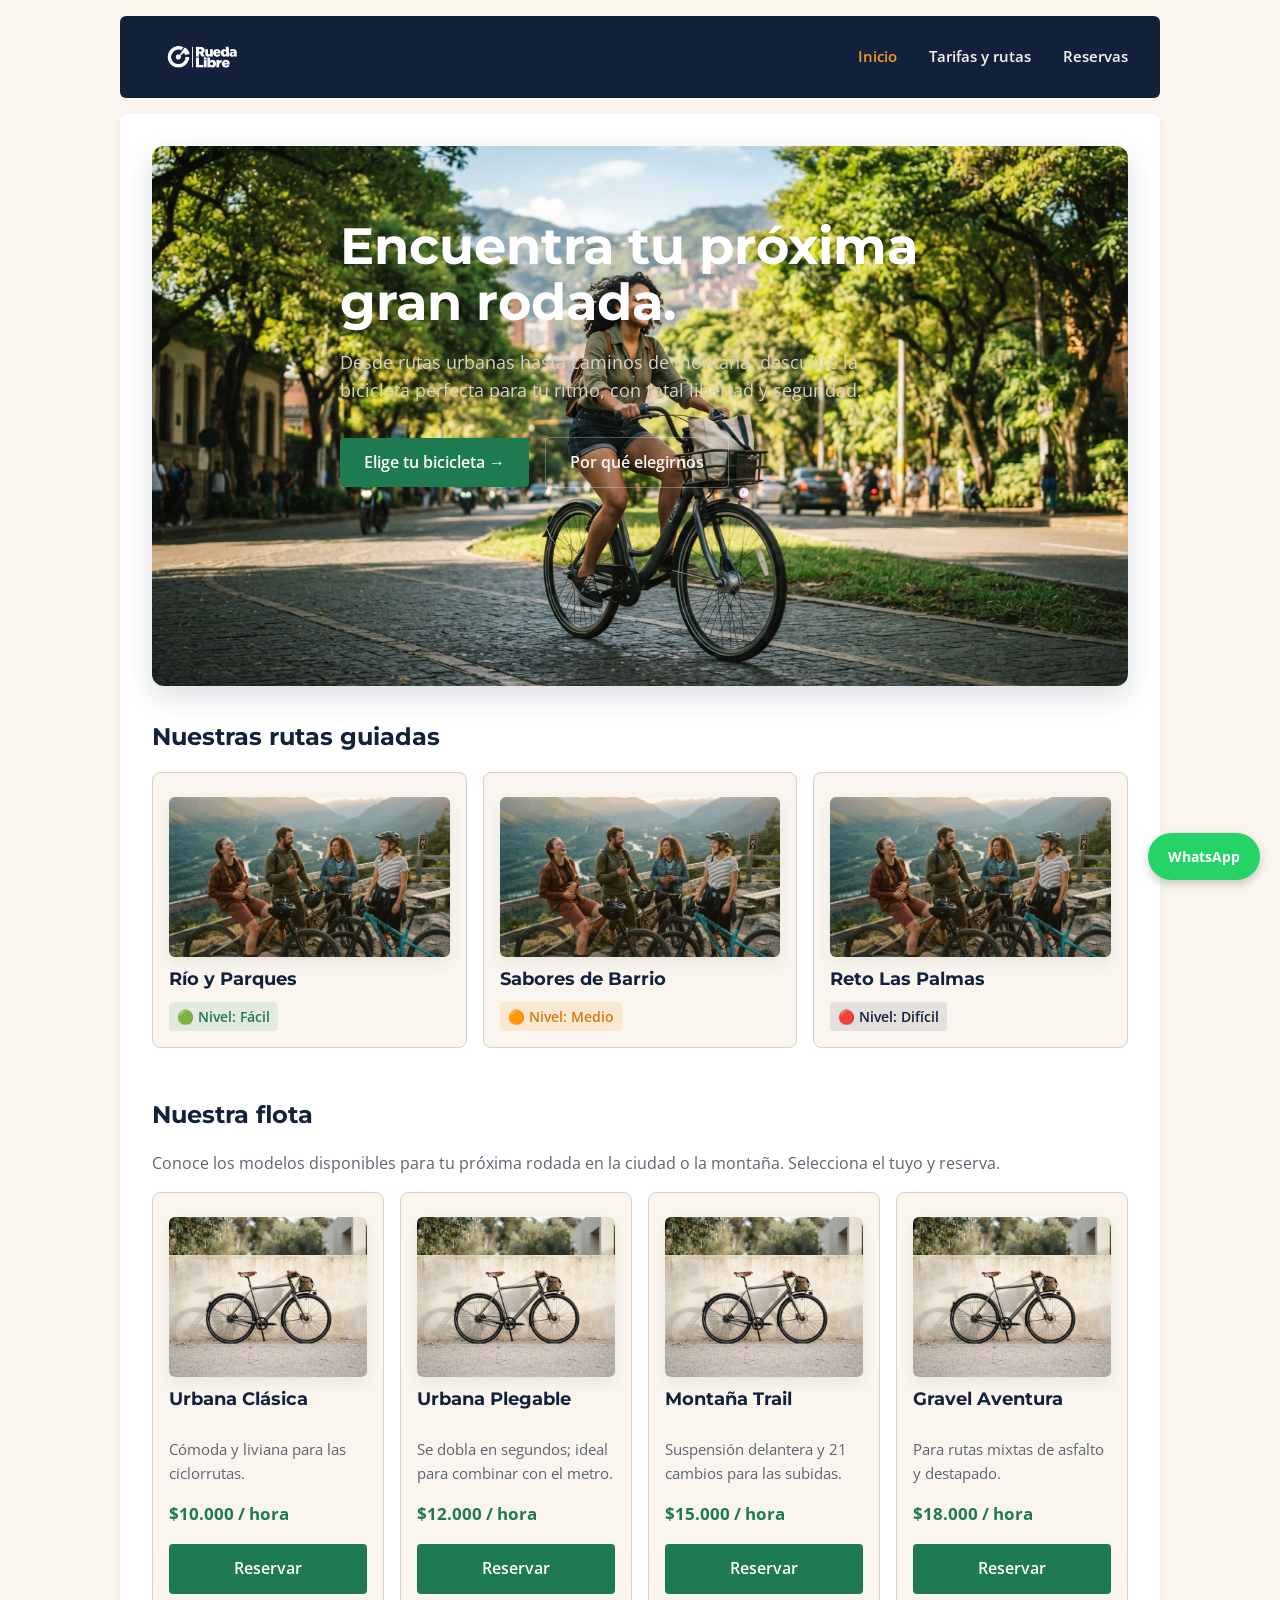
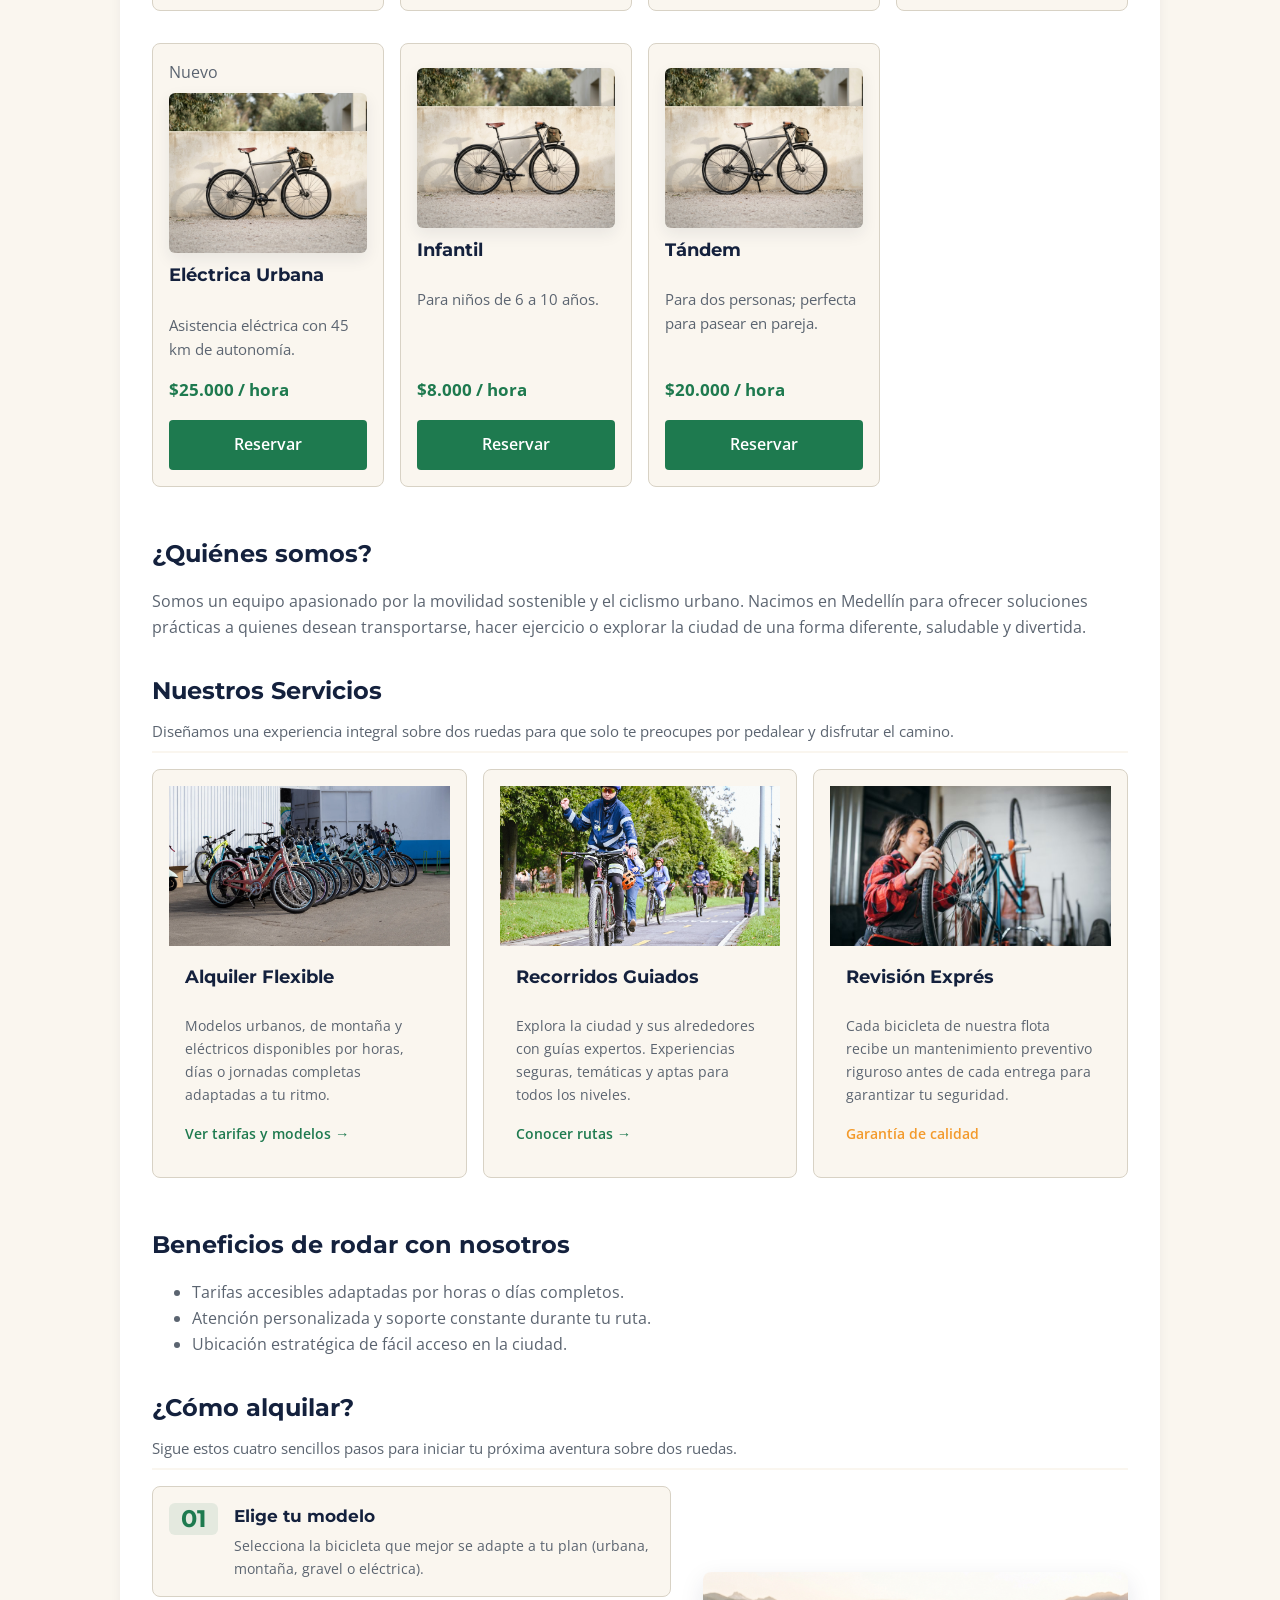
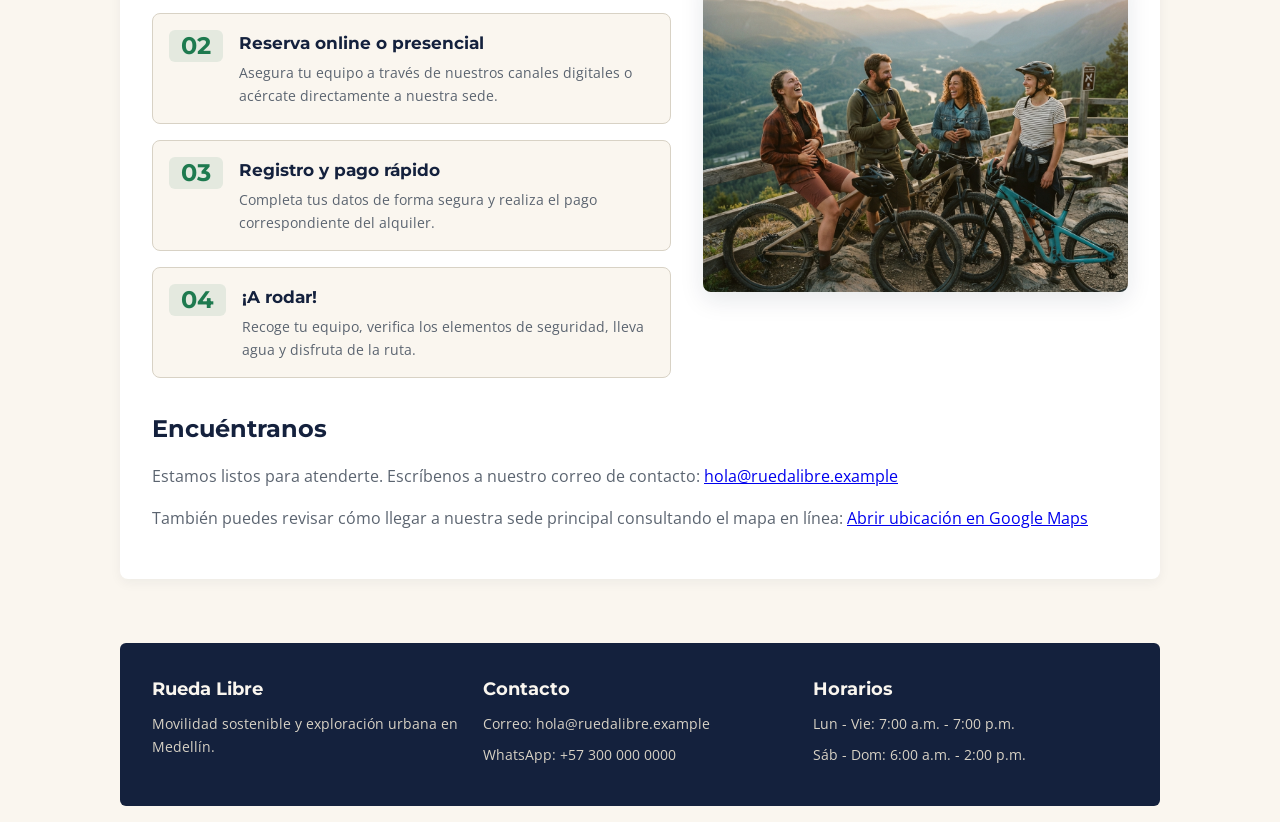
==== commit 8423c49b: "feat: imagenes agregadas" ====
--- a/index.html
+++ b/index.html
@@ -33,7 +33,6 @@
         <!-- Portada / Hero principal con gradiente de sombra de izquierda a derecha -->
         <section class="portada-inicio hero-sombra-lateral">
             <div class="portada-contenido">
-                <span class="badge-hero">BUILT FOR THE WAY YOU RIDE</span>
                 <h1>Encuentra tu próxima gran rodada.</h1>
                 <p>Desde rutas urbanas hasta caminos de montaña: descubre la bicicleta perfecta para tu ritmo, con total libertad y seguridad.</p>
                 <div class="portada-botones">
--- a/css/styles.css
+++ b/css/styles.css
@@ -634,9 +634,9 @@
     background-image: 
         linear-gradient(
             to right, 
-            rgba(20, 33, 61, 0.95) 0%, 
-            rgba(20, 33, 61, 0.75) 45%, 
-            rgba(20, 33, 61, 0.1) 85%,
+            rgba(0, 0, 0, 0) 0%, 
+            rgba(0, 0, 0, 0) 45%, 
+            rgba(0, 0, 0, 0) 85%,
             transparent 100%
         ), 
         url('../img/hero-portada.jpeg');
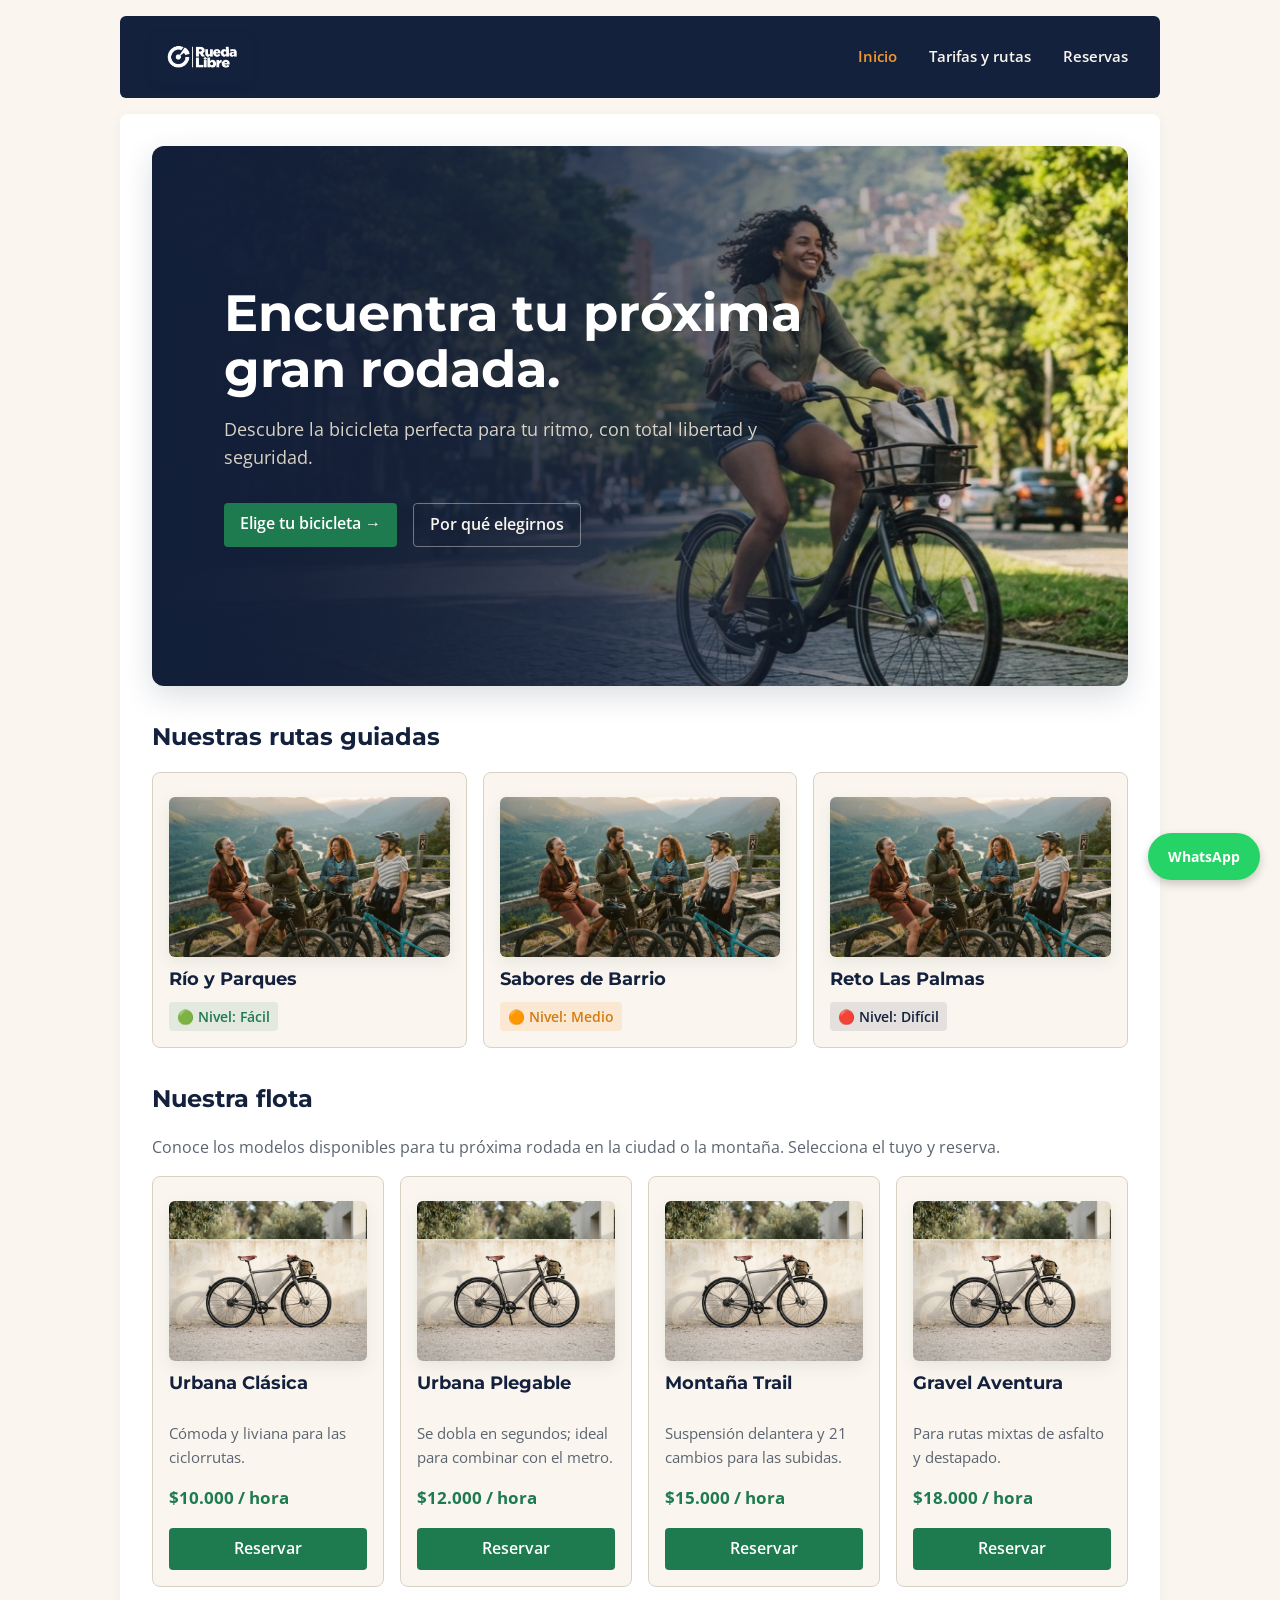
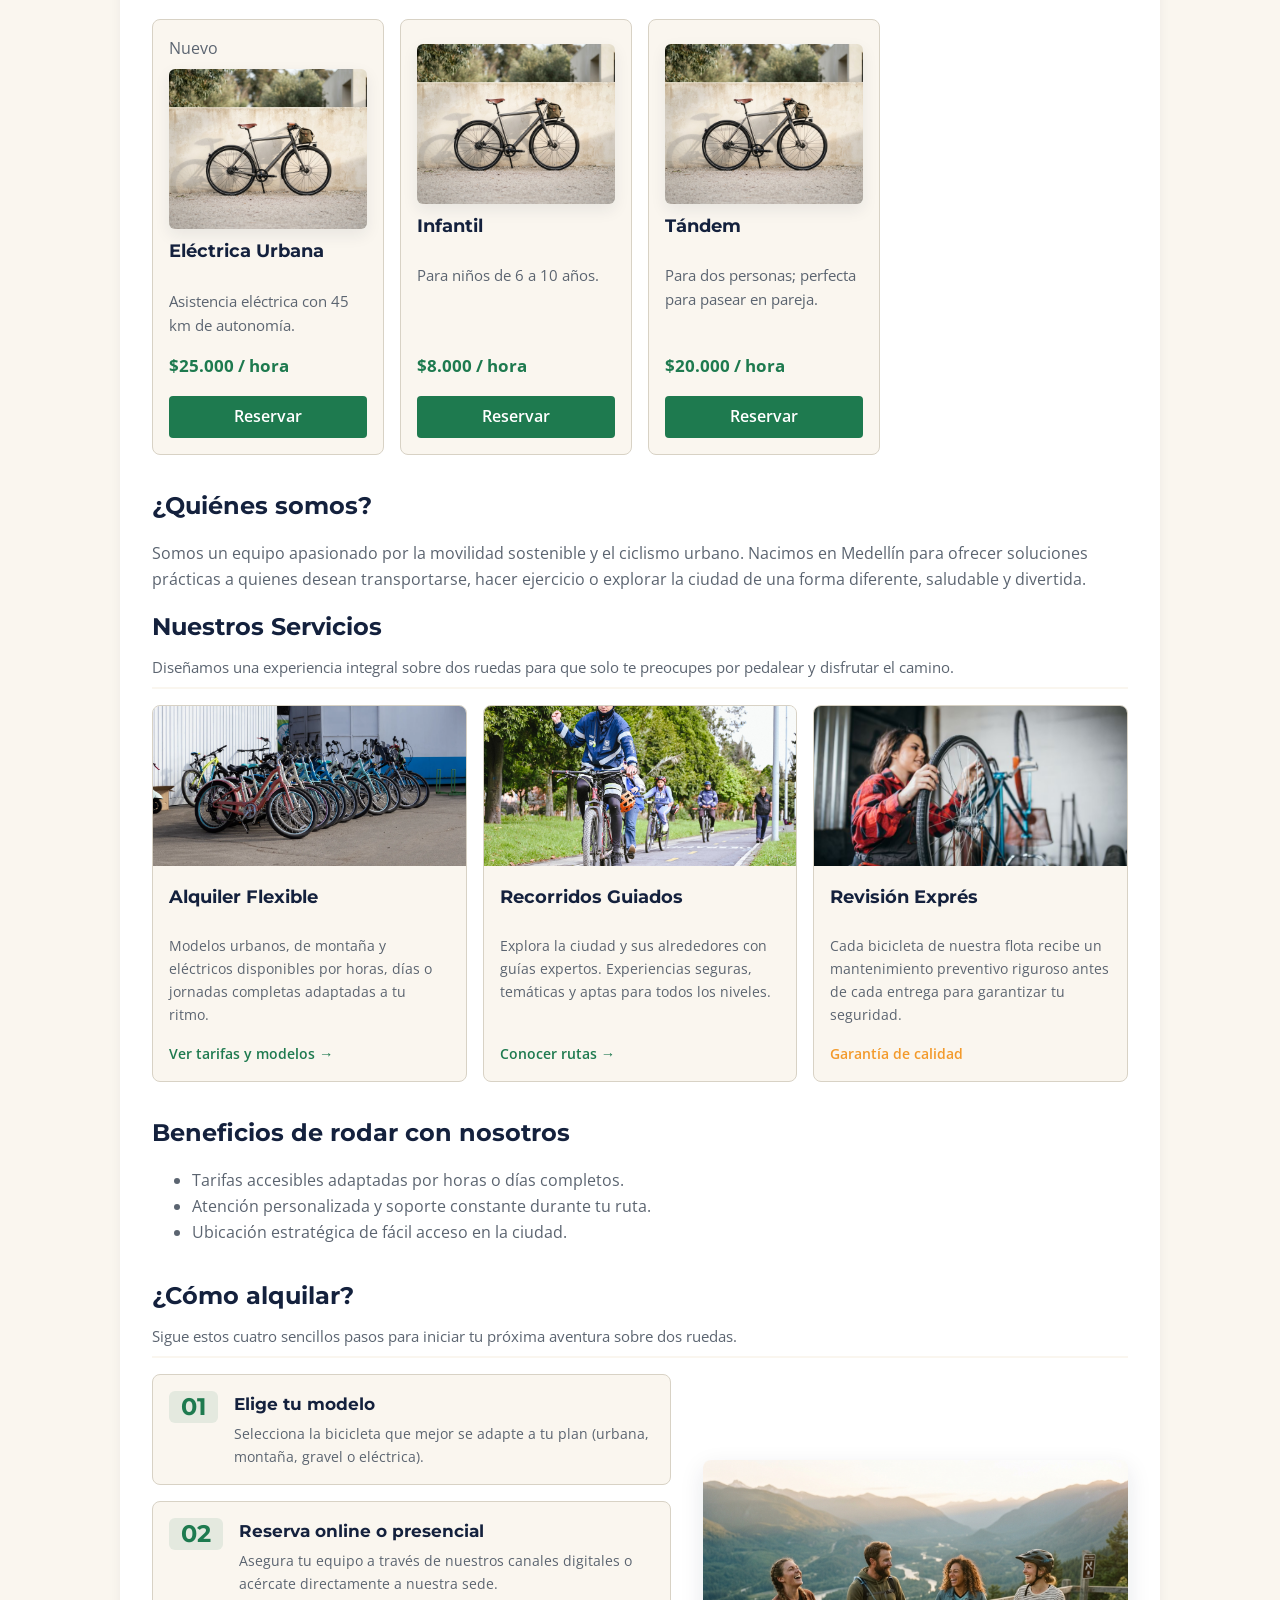
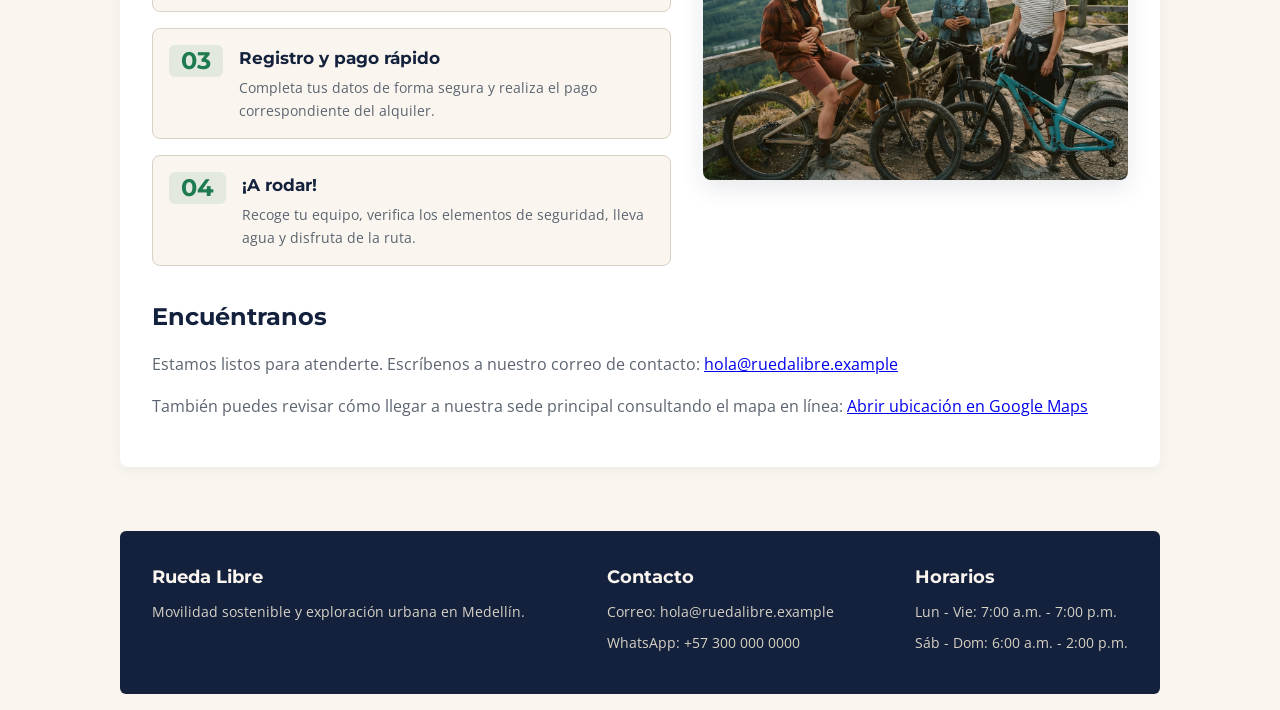
==== commit 59112811: "fix: mejora de hero-portada" ====
--- a/index.html
+++ b/index.html
@@ -34,7 +34,7 @@
         <section class="portada-inicio hero-sombra-lateral">
             <div class="portada-contenido">
                 <h1>Encuentra tu próxima gran rodada.</h1>
-                <p>Desde rutas urbanas hasta caminos de montaña: descubre la bicicleta perfecta para tu ritmo, con total libertad y seguridad.</p>
+                <p>Descubre la bicicleta perfecta para tu ritmo, con total libertad y seguridad.</p>
                 <div class="portada-botones">
                     <a href="paginas/reservas.html" class="btn-cta">Elige tu bicicleta &rarr;</a>
                     <a href="#servicios" class="btn-secundario">Por qué elegirnos</a>
--- a/css/styles.css
+++ b/css/styles.css
@@ -78,7 +78,6 @@
     margin-bottom: var(--espacio-md);
     border-radius: 6px;
 
-    /* Mobile-First: Apilado verticalmente en pantallas pequeñas */
     display: flex;
     flex-direction: column;
     align-items: center;
@@ -139,14 +138,91 @@
 }
 
 /* ===================================================
-   4. SECCIONES Y CONTENEDORES (Móvil por defecto)
+   4. PORTADA / HERO PRINCIPAL (Sombra lateral)
    =================================================== */
 .portada-inicio {
+    background-image: 
+        linear-gradient(
+            to right, 
+            rgba(20, 33, 61, 0.95) 0%, 
+            rgba(20, 33, 61, 0.75) 45%, 
+            rgba(20, 33, 61, 0.1) 85%,
+            transparent 100%
+        ), 
+        url('../img/hero-portada-v2.png');
+    background-size: cover;
+    background-position: center;
+    background-repeat: no-repeat;
+    
+    color: var(--crema);
+    border-radius: 12px;
+    padding: var(--espacio-lg);
+    margin-bottom: var(--espacio-lg);
+    min-height: 70vh;
+    display: flex;
+    align-items: center;
+    justify-content: flex-start;
+    box-shadow: 0 10px 30px rgba(20, 33, 61, 0.15);
+}
+
+.portada-contenido {
+    max-width: 550px;
+    text-align: left;
+}
+
+.badge-hero {
+    display: inline-block;
+    font-size: 0.75rem;
+    font-weight: 700;
+    letter-spacing: 1.5px;
+    color: var(--naranja-pedal);
+    text-transform: uppercase;
+    margin-bottom: var(--espacio-sm);
+}
+
+.portada-contenido h1 {
+    font-size: 2.2rem;
+    font-family: var(--font-titulo);
+    color: #FFFFFF;
+    line-height: 1.1;
+    margin-top: 0;
+    margin-bottom: var(--espacio-md);
+}
+
+.portada-contenido p {
+    color: #D8D2C5;
+    font-size: 1rem;
+    margin-bottom: var(--espacio-lg);
+    line-height: 1.6;
+}
+
+.portada-botones {
     display: flex;
     flex-direction: column;
-    gap: var(--espacio-md);
-}
-
+    gap: var(--espacio-sm);
+}
+
+.btn-secundario {
+    display: inline-block;
+    background-color: transparent;
+    color: var(--crema);
+    border: 1px solid rgba(250, 246, 239, 0.4);
+    padding: var(--espacio-sm) var(--espacio-md);
+    border-radius: 4px;
+    font-weight: 600;
+    text-align: center;
+    text-decoration: none;
+    transition: all 0.2s ease;
+}
+
+.btn-secundario:hover {
+    border-color: var(--naranja-pedal);
+    color: var(--naranja-pedal);
+}
+
+/* ===================================================
+   5. SECCIONES Y CUADRÍCULAS (Servicios, Rutas, Flota)
+   =================================================== */
 .page-header {
     margin-bottom: var(--espacio-md);
     padding-bottom: var(--espacio-sm);
@@ -164,33 +240,16 @@
     font-size: 0.95rem;
 }
 
-.page-header-banner {
-    display: flex;
-    flex-direction: column;
-    gap: var(--espacio-md);
-    margin-bottom: var(--espacio-md);
-    padding-bottom: var(--espacio-md);
-    border-bottom: 2px solid var(--crema);
-}
-
-.page-header-texto h1 {
-    margin-top: 0;
-    font-size: 1.5rem;
-}
-
-.banner-img {
-    max-height: 200px;
-}
-
-/* Cuadrículas móviles (1 sola columna) */
-.rutas-grid, .flota-grid {
+/* Grids móviles por defecto (1 columna) */
+.rutas-grid, .flota-grid, .servicios-grid {
     display: grid;
     grid-template-columns: 1fr;
     gap: var(--espacio-md);
     margin-top: var(--espacio-md);
 }
 
-article, .ruta-card, .tarjeta-flota {
+/* Tarjetas base */
+article, .ruta-card, .tarjeta-flota, .tarjeta-servicio {
     background-color: var(--crema);
     border: 1px solid #D8D2C5;
     border-radius: 8px;
@@ -200,6 +259,70 @@
     flex-direction: column;
 }
 
+/* Estilos de Tarjeta de Servicios */
+.tarjeta-servicio {
+    overflow: hidden;
+    padding: 0;
+    transition: transform 0.2s ease, box-shadow 0.2s ease;
+}
+
+.tarjeta-servicio:hover {
+    transform: translateY(-3px);
+    box-shadow: 0 6px 16px rgba(20, 33, 61, 0.08);
+}
+
+.tarjeta-servicio img {
+    width: 100%;
+    height: 160px;
+    object-fit: cover;
+    border-radius: 0;
+    box-shadow: none;
+    margin: 0;
+}
+
+.servicio-contenido {
+    padding: var(--espacio-md);
+    display: flex;
+    flex-direction: column;
+    flex-grow: 1;
+}
+
+.tarjeta-servicio h3 {
+    font-size: 1.15rem;
+    color: var(--azul-noche);
+    margin-top: 0;
+    margin-bottom: var(--espacio-sm);
+}
+
+.tarjeta-servicio p {
+    color: var(--gris-asfalto);
+    font-size: 0.9rem;
+    margin-bottom: var(--espacio-md);
+    flex-grow: 1;
+}
+
+.enlace-card {
+    font-weight: 600;
+    color: var(--verde-ruta);
+    text-decoration: none;
+    font-size: 0.9rem;
+    margin-top: auto;
+    transition: color 0.2s ease;
+}
+
+.enlace-card:hover {
+    color: var(--azul-noche);
+    text-decoration: underline;
+}
+
+.detalle-static {
+    font-size: 0.85rem;
+    font-weight: 600;
+    color: var(--naranja-pedal);
+    margin-top: auto;
+}
+
+/* Tarjetas de Flota y Rutas */
 article img, .ruta-card img, .tarjeta-flota img {
     width: 100%;
     height: 160px;
@@ -213,12 +336,6 @@
     margin: 0 0 var(--espacio-sm) 0;
 }
 
-.nivel-badge {
-    font-size: 0.85rem;
-    font-weight: 600;
-    color: var(--verde-ruta);
-}
-
 .tarjeta-flota p {
     color: var(--gris-asfalto);
     font-size: 0.95rem;
@@ -238,13 +355,107 @@
     margin-top: auto;
 }
 
-.seccion-flota {
+/* Badges de Dificultad para Rutas */
+.nivel-badge {
+    display: inline-block;
+    font-size: 0.85rem;
+    font-weight: 600;
+    padding: 0.25rem 0.5rem;
+    border-radius: 4px;
+    margin-top: auto;
+    width: fit-content;
+}
+
+.nivel-facil {
+    background-color: rgba(30, 122, 79, 0.1);
+    color: var(--verde-ruta);
+}
+
+.nivel-medio {
+    background-color: rgba(243, 154, 43, 0.15);
+    color: #D37B10;
+}
+
+.nivel-dificil {
+    background-color: rgba(20, 33, 61, 0.1);
+    color: var(--azul-noche);
+}
+
+/* ===================================================
+   6. SECCIÓN ¿CÓMO ALQUILAR? (Pasos)
+   =================================================== */
+.seccion-proceso {
     margin-top: var(--espacio-lg);
     margin-bottom: var(--espacio-lg);
 }
 
-/* ===================================================
-   5. TABLAS (Optimizadas para móvil)
+.proceso-grid {
+    display: grid;
+    grid-template-columns: 1fr;
+    gap: var(--espacio-lg);
+    align-items: center;
+    margin-top: var(--espacio-md);
+}
+
+.pasos-lista {
+    list-style: none;
+    padding: 0;
+    margin: 0;
+    display: flex;
+    flex-direction: column;
+    gap: var(--espacio-md);
+}
+
+.paso-item {
+    background-color: var(--crema);
+    border: 1px solid #D8D2C5;
+    border-radius: 8px;
+    padding: var(--espacio-md);
+    display: flex;
+    align-items: flex-start;
+    gap: var(--espacio-md);
+    transition: transform 0.2s ease, box-shadow 0.2s ease;
+}
+
+.paso-item:hover {
+    transform: translateX(4px);
+    box-shadow: 0 4px 12px rgba(20, 33, 61, 0.05);
+}
+
+.paso-numero {
+    font-family: var(--font-titulo);
+    font-size: 1.5rem;
+    font-weight: 700;
+    color: var(--verde-ruta);
+    background-color: rgba(30, 122, 79, 0.1);
+    padding: 0.25rem 0.75rem;
+    border-radius: 6px;
+    line-height: 1;
+}
+
+.paso-item h3 {
+    font-size: 1.05rem;
+    color: var(--azul-noche);
+    margin: 0 0 0.25rem 0;
+}
+
+.paso-item p {
+    color: var(--gris-asfalto);
+    font-size: 0.9rem;
+    margin: 0;
+}
+
+.proceso-imagen img {
+    width: 100%;
+    height: 100%;
+    min-height: 320px;
+    object-fit: cover;
+    border-radius: 8px;
+    box-shadow: 0 8px 24px rgba(20, 33, 61, 0.1);
+}
+
+/* ===================================================
+   7. TABLAS Y FORMULARIOS (Móvil)
    =================================================== */
 table {
     width: 100%;
@@ -273,9 +484,6 @@
     font-family: var(--font-titulo);
 }
 
-/* ===================================================
-   6. FORMULARIOS Y BOTONES (Móvil)
-   =================================================== */
 form fieldset {
     margin-bottom: var(--espacio-md);
     padding: var(--espacio-md);
@@ -363,7 +571,7 @@
 }
 
 /* ===================================================
-   7. ELEMENTOS FLOTANTES Y PIE DE PÁGINA (Móvil)
+   8. ELEMENTOS FLOTANTES Y PIE DE PÁGINA (Móvil)
    =================================================== */
 .whatsapp-flotante {
     position: fixed;
@@ -402,11 +610,6 @@
     text-align: center;
 }
 
-.footer-bloque {
-    flex: 1;
-    min-width: 200px;
-}
-
 .footer-bloque h3 {
     color: var(--crema);
     margin-top: 0;
@@ -422,7 +625,7 @@
 
 
 /* ===================================================
-   8. MEDIA QUERY: TABLET (min-width: 768px)
+   9. MEDIA QUERY: TABLET (min-width: 768px)
    =================================================== */
 @media (min-width: 768px) {
     body {
@@ -433,7 +636,6 @@
         padding: var(--espacio-lg);
     }
 
-    /* El header recupera la distribución horizontal (logo izq, menú der) */
     header {
         flex-direction: row;
         justify-content: space-between;
@@ -447,11 +649,14 @@
         gap: var(--espacio-lg);
     }
 
-    /* La flota y las rutas pasan a 2 columnas en tablet */
     .rutas-grid, .flota-grid {
         grid-template-columns: repeat(2, 1fr);
     }
 
+    .servicios-grid {
+        grid-template-columns: repeat(2, 1fr);
+    }
+
     table {
         font-size: 0.95rem;
     }
@@ -460,19 +665,21 @@
         padding: var(--espacio-md);
     }
 
-    /* La fila doble del formulario pasa a estar en línea horizontal */
     .fila-doble {
         flex-direction: row;
         gap: var(--espacio-md);
         margin-bottom: var(--espacio-md);
     }
 
-    .page-header-banner {
+    .portada-botones {
         flex-direction: row;
-        align-items: center;
-    }
-
-    /* El footer se distribuye en fila horizontal */
+        gap: var(--espacio-md);
+    }
+
+    .btn-cta, .btn-secundario {
+        width: auto;
+    }
+
     footer {
         flex-direction: row;
         justify-content: space-between;
@@ -483,36 +690,55 @@
 
 
 /* ===================================================
-   9. MEDIA QUERY: ESCRITORIO (min-width: 1200px)
+   10. MEDIA QUERY: ESCRITORIO INTERMEDIO (min-width: 992px)
+   =================================================== */
+@media (min-width: 992px) {
+    .proceso-grid {
+        grid-template-columns: 1.1fr 0.9fr;
+        gap: var(--espacio-lg);
+    }
+}
+
+
+/* ===================================================
+   11. MEDIA QUERY: ESCRITORIO GRANDE (min-width: 1200px)
    =================================================== */
 @media (min-width: 1200px) {
-    /* Limitamos el ancho máximo y centramos los contenedores principales */
     main, header, footer {
         max-width: 65rem;
         margin-left: auto;
         margin-right: auto;
     }
 
-    /* 1. Portada de inicio en dos columnas (Grid) */
-    .portada-inicio {
-        display: grid;
-        grid-template-columns: 1fr 1fr;
-        align-items: center;
-        gap: var(--espacio-lg);
-        min-height: 55vh;
-    }
-
-    /* 2. Galería de rutas fija en 3 columnas */
+    .portada-inicio.hero-sombra-lateral {
+        padding: 4.5rem;
+        min-height: 60vh;
+    }
+
+    .portada-contenido {
+        max-width: 620px;
+    }
+
+    .portada-contenido h1 {
+        font-size: 3.2rem;
+    }
+
+    .portada-contenido p {
+        font-size: 1.1rem;
+    }
+
+    .servicios-grid {
+        grid-template-columns: repeat(3, 1fr);
+    }
+
     .rutas-grid {
         grid-template-columns: repeat(3, 1fr);
     }
 
-    /* 3. Flota de bicicletas ampliada a 4 columnas en escritorios grandes */
     .flota-grid {
         grid-template-columns: repeat(4, 1fr);
     }
 
-    /* 4. Layout de reservas asimétrico (2:1) */
     .main-reservas-grid {
         display: grid;
         grid-template-columns: 2fr 1fr;
@@ -525,504 +751,7 @@
         font-size: 2rem;
     }
 
-    /* Los botones del formulario vuelven a su ancho natural en escritorio */
     .btn-cta, button[type="submit"] {
         width: auto;
     }
-}
-/* ===================================================
-   SECCIÓN NUESTROS SERVICIOS (TARJETAS VISUALES)
-   =================================================== */
-.seccion-servicios {
-    margin-top: var(--espacio-lg);
-    margin-bottom: var(--espacio-lg);
-}
-
-.servicios-grid {
-    display: grid;
-    grid-template-columns: 1fr; /* Móvil por defecto: 1 columna */
-    gap: var(--espacio-md);
-    margin-top: var(--espacio-md);
-}
-
-.tarjeta-servicio {
-    background-color: var(--crema);
-    border: 1px solid #D8D2C5;
-    border-radius: 8px;
-    overflow: hidden; /* Mantiene la imagen contenida en las esquinas */
-    display: flex;
-    flex-direction: column;
-    transition: transform 0.2s ease, box-shadow 0.2s ease;
-}
-
-.tarjeta-servicio:hover {
-    transform: translateY(-3px);
-    box-shadow: 0 6px 16px rgba(20, 33, 61, 0.08);
-}
-
-.tarjeta-servicio img {
-    width: 100%;
-    height: 160px;
-    object-fit: cover;
-    border-radius: 0;
-    box-shadow: none;
-    margin: 0;
-}
-
-.servicio-contenido {
-    padding: var(--espacio-md);
-    display: flex;
-    flex-direction: column;
-    flex-grow: 1; /* Distribuye el espacio vertical de manera uniforme */
-}
-
-.tarjeta-servicio h3 {
-    font-size: 1.15rem;
-    color: var(--azul-noche);
-    margin-top: 0;
-    margin-bottom: var(--espacio-sm);
-}
-
-.tarjeta-servicio p {
-    color: var(--gris-asfalto);
-    font-size: 0.9rem;
-    margin-bottom: var(--espacio-md);
-    flex-grow: 1;
-}
-
-.enlace-card {
-    font-weight: 600;
-    color: var(--verde-ruta);
-    text-decoration: none;
-    font-size: 0.9rem;
-    margin-top: auto; /* Ancla siempre el enlace al final de la tarjeta */
-    transition: color 0.2s ease;
-}
-
-.enlace-card:hover {
-    color: var(--azul-noche);
-    text-decoration: underline;
-}
-
-.detalle-static {
-    font-size: 0.85rem;
-    font-weight: 600;
-    color: var(--naranja-pedal);
-    margin-top: auto;
-}
-
-/* ===================================================
-   ADAPTABILIDAD RESPONSIVE (Servicios)
-   =================================================== */
-@media (min-width: 768px) {
-    .servicios-grid {
-        grid-template-columns: repeat(2, 1fr); /* Tablet: 2 columnas */
-    }
-}
-
-@media (min-width: 1200px) {
-    .servicios-grid {
-        grid-template-columns: repeat(3, 1fr); /* Escritorio: 3 columnas perfectamente equilibradas */
-    }
-}
-
-/* ===================================================
-   PORTADA / HERO (SOMBRA LATERAL DE IZQUIERDA A DERECHA)
-   =================================================== */
-.portada-inicio.hero-sombra-lateral {
-    /* La imagen de fondo sin capas de color uniforme, solo sombra negra/azul en gradiente lateral */
-    background-image: 
-        linear-gradient(
-            to right, 
-            rgba(0, 0, 0, 0) 0%, 
-            rgba(0, 0, 0, 0) 45%, 
-            rgba(0, 0, 0, 0) 85%,
-            transparent 100%
-        ), 
-        url('../img/hero-portada.jpeg');
-    background-size: cover;
-    background-position: center;
-    background-repeat: no-repeat;
-    
-    color: var(--crema);
-    border-radius: 12px;
-    padding: var(--espacio-lg);
-    margin-bottom: var(--espacio-lg);
-    min-height: 70vh; /* Altura prominente */
-    display: flex;
-    align-items: center;
-    justify-content: flex-start; /* Alinea todo estrictamente a la izquierda */
-    box-shadow: 0 10px 30px rgba(20, 33, 61, 0.15);
-}
-
-.portada-contenido {
-    max-width: 550px; /* Asegura que el texto se mantenga dentro de la zona sombreada */
-    text-align: left;
-}
-
-.badge-hero {
-    display: inline-block;
-    font-size: 0.75rem;
-    font-weight: 700;
-    letter-spacing: 1.5px;
-    color: var(--naranja-pedal);
-    text-transform: uppercase;
-    margin-bottom: var(--espacio-sm);
-}
-
-.portada-contenido h1 {
-    font-size: 2.2rem;
-    font-family: var(--font-titulo);
-    color: #FFFFFF;
-    line-height: 1.1;
-    margin-top: 0;
-    margin-bottom: var(--espacio-md);
-}
-
-.portada-contenido p {
-    color: #D8D2C5;
-    font-size: 1rem;
-    margin-bottom: var(--espacio-lg);
-    line-height: 1.6;
-}
-
-.portada-botones {
-    display: flex;
-    flex-direction: column;
-    gap: var(--espacio-sm);
-}
-
-.btn-secundario {
-    display: inline-block;
-    background-color: transparent;
-    color: var(--crema);
-    border: 1px solid rgba(250, 246, 239, 0.4);
-    padding: var(--espacio-sm) var(--espacio-md);
-    border-radius: 4px;
-    font-weight: 600;
-    text-align: center;
-    text-decoration: none;
-    transition: all 0.2s ease;
-}
-
-.btn-secundario:hover {
-    border-color: var(--naranja-pedal);
-    color: var(--naranja-pedal);
-}
-
-/* ===================================================
-   ADAPTABILIDAD RESPONSIVE (Escritorio)
-   =================================================== */
-@media (min-width: 768px) {
-    .portada-botones {
-        flex-direction: row;
-        gap: var(--espacio-md);
-    }
-
-    .btn-cta, .btn-secundario {
-        width: auto;
-    }
-}
-
-@media (min-width: 1200px) {
-    .portada-inicio.hero-sombra-lateral {
-        padding: 4.5rem;
-        min-height: 60vh;
-    }
-
-    .portada-contenido {
-        max-width: 620px;
-    }
-
-    .portada-contenido h1 {
-        font-size: 3.2rem;
-    }
-
-    .portada-contenido p {
-        font-size: 1.1rem;
-    }
-}
-
-.portada-contenido {
-    max-width: 100%;
-}
-
-.badge-hero {
-    display: inline-block;
-    font-size: 0.75rem;
-    font-weight: 700;
-    letter-spacing: 1.5px;
-    color: var(--naranja-pedal);
-    text-transform: uppercase;
-    margin-bottom: var(--espacio-sm);
-}
-
-.portada-contenido h1 {
-    font-size: 2.2rem;
-    font-family: var(--font-titulo);
-    color: #FFFFFF;
-    line-height: 1.1;
-    margin-top: 0;
-    margin-bottom: var(--espacio-md);
-}
-
-.portada-contenido p {
-    color: #D8D2C5;
-    font-size: 1rem;
-    margin-bottom: var(--espacio-lg);
-    line-height: 1.6;
-}
-
-.portada-botones {
-    display: flex;
-    flex-direction: column;
-    gap: var(--espacio-sm);
-}
-
-.btn-secundario {
-    display: inline-block;
-    background-color: transparent;
-    color: var(--crema);
-    border: 1px solid rgba(250, 246, 239, 0.3);
-    padding: var(--espacio-sm) var(--espacio-md);
-    border-radius: 4px;
-    font-weight: 600;
-    text-align: center;
-    text-decoration: none;
-    transition: all 0.2s ease;
-}
-
-.btn-secundario:hover {
-    border-color: var(--naranja-pedal);
-    color: var(--naranja-pedal);
-}
-
-/* Ajustes para pantalla grande */
-@media (min-width: 1200px) {
-    .portada-inicio.hero-overlay {
-        padding: 4rem;
-        min-height: 60vh;
-    }
-
-    .portada-contenido {
-        max-width: 600px; /* Limita el ancho del texto en escritorio */
-    }
-
-    .portada-contenido h1 {
-        font-size: 3.2rem;
-    }
-
-    .portada-botones {
-        flex-direction: row;
-        gap: var(--espacio-md);
-    }
-
-    .btn-cta, .btn-secundario {
-        width: auto;
-    }
-}
-
-.badge-hero {
-    display: inline-block;
-    font-size: 0.75rem;
-    font-weight: 700;
-    letter-spacing: 1.5px;
-    color: var(--naranja-pedal);
-    text-transform: uppercase;
-    margin-bottom: var(--espacio-sm);
-}
-
-.portada-contenido h1 {
-    font-size: 2.2rem;
-    font-family: var(--font-titulo);
-    color: #FFFFFF;
-    line-height: 1.1;
-    margin-top: 0;
-    margin-bottom: var(--espacio-md);
-}
-
-.portada-contenido p {
-    color: #D8D2C5;
-    font-size: 1rem;
-    margin-bottom: var(--espacio-lg);
-    line-height: 1.6;
-}
-
-.portada-botones {
-    display: flex;
-    flex-direction: column;
-    gap: var(--espacio-sm);
-}
-
-.btn-secundario {
-    display: inline-block;
-    background-color: transparent;
-    color: var(--crema);
-    border: 1px solid rgba(250, 246, 239, 0.3);
-    padding: var(--espacio-sm) var(--espacio-md);
-    border-radius: 4px;
-    font-weight: 600;
-    text-align: center;
-    text-decoration: none;
-    transition: all 0.2s ease;
-}
-
-.btn-secundario:hover {
-    border-color: var(--naranja-pedal);
-    color: var(--naranja-pedal);
-}
-
-.portada-imagen-container img {
-    width: 100%;
-    height: 240px;
-    object-fit: cover;
-    border-radius: 8px;
-    box-shadow: 0 8px 24px rgba(0, 0, 0, 0.4);
-}
-
-/* ===================================================
-   MEDIA QUERY: ESCRITORIO (min-width: 1200px)
-   =================================================== */
-@media (min-width: 1200px) {
-    .portada-inicio {
-        display: grid;
-        grid-template-columns: 1.1fr 0.9fr;
-        align-items: center;
-        padding: 3.5rem;
-        gap: 3rem;
-    }
-
-    .portada-contenido h1 {
-        font-size: 3.2rem;
-    }
-
-    .portada-contenido p {
-        font-size: 1.1rem;
-        max-width: 90%;
-    }
-
-    .portada-botones {
-        flex-direction: row;
-        align-items: center;
-        gap: var(--espacio-md);
-    }
-
-    .btn-cta, .btn-secundario {
-        width: auto;
-        padding: 0.75rem 1.5rem;
-    }
-
-    .portada-imagen-container img {
-        height: 380px;
-    }
-}
-/* ===================================================
-   BADGES DE NIVEL PARA RUTAS GUIADAS
-   =================================================== */
-.nivel-badge {
-    display: inline-block;
-    font-size: 0.85rem;
-    font-weight: 600;
-    padding: 0.25rem 0.5rem;
-    border-radius: 4px;
-    margin-top: auto;
-    width: fit-content;
-}
-
-/* Modificadores según la dificultad con toque sutil */
-.nivel-facil {
-    background-color: rgba(30, 122, 79, 0.1);
-    color: var(--verde-ruta);
-}
-
-.nivel-medio {
-    background-color: rgba(243, 154, 43, 0.15);
-    color: #D37B10; /* Un naranja un poco más profundo para mejor contraste */
-}
-
-.nivel-dificil {
-    background-color: rgba(20, 33, 61, 0.1);
-    color: var(--azul-noche);
-}
-/* ===================================================
-   SECCIÓN ¿CÓMO ALQUILAR? (PASOS INTEGRADOS)
-   =================================================== */
-.seccion-proceso {
-    margin-top: var(--espacio-lg);
-    margin-bottom: var(--espacio-lg);
-}
-
-.proceso-grid {
-    display: grid;
-    grid-template-columns: 1fr; /* Móvil: una columna */
-    gap: var(--espacio-lg);
-    align-items: center;
-    margin-top: var(--espacio-md);
-}
-
-.pasos-lista {
-    list-style: none;
-    padding: 0;
-    margin: 0;
-    display: flex;
-    flex-direction: column;
-    gap: var(--espacio-md);
-}
-
-.paso-item {
-    background-color: var(--crema);
-    border: 1px solid #D8D2C5;
-    border-radius: 8px;
-    padding: var(--espacio-md);
-    display: flex;
-    align-items: flex-start;
-    gap: var(--espacio-md);
-    transition: transform 0.2s ease, box-shadow 0.2s ease;
-}
-
-.paso-item:hover {
-    transform: translateX(4px);
-    box-shadow: 0 4px 12px rgba(20, 33, 61, 0.05);
-}
-
-.paso-numero {
-    font-family: var(--font-titulo);
-    font-size: 1.5rem;
-    font-weight: 700;
-    color: var(--verde-ruta);
-    background-color: rgba(30, 122, 79, 0.1);
-    padding: 0.25rem 0.75rem;
-    border-radius: 6px;
-    line-height: 1;
-}
-
-.paso-item h3 {
-    font-size: 1.05rem;
-    color: var(--azul-noche);
-    margin: 0 0 0.25rem 0;
-}
-
-.paso-item p {
-    color: var(--gris-asfalto);
-    font-size: 0.9rem;
-    margin: 0;
-}
-
-.proceso-imagen img {
-    width: 100%;
-    height: 100%;
-    min-height: 320px;
-    object-fit: cover;
-    border-radius: 8px;
-    box-shadow: 0 8px 24px rgba(20, 33, 61, 0.1);
-}
-
-/* ===================================================
-   ADAPTABILIDAD RESPONSIVE (Proceso / ¿Cómo alquilar?)
-   =================================================== */
-@media (min-width: 992px) {
-    .proceso-grid {
-        grid-template-columns: 1.1fr 0.9fr; /* Escritorio: 2 columnas equilibradas */
-        gap: var(--espacio-lg);
-    }
 }
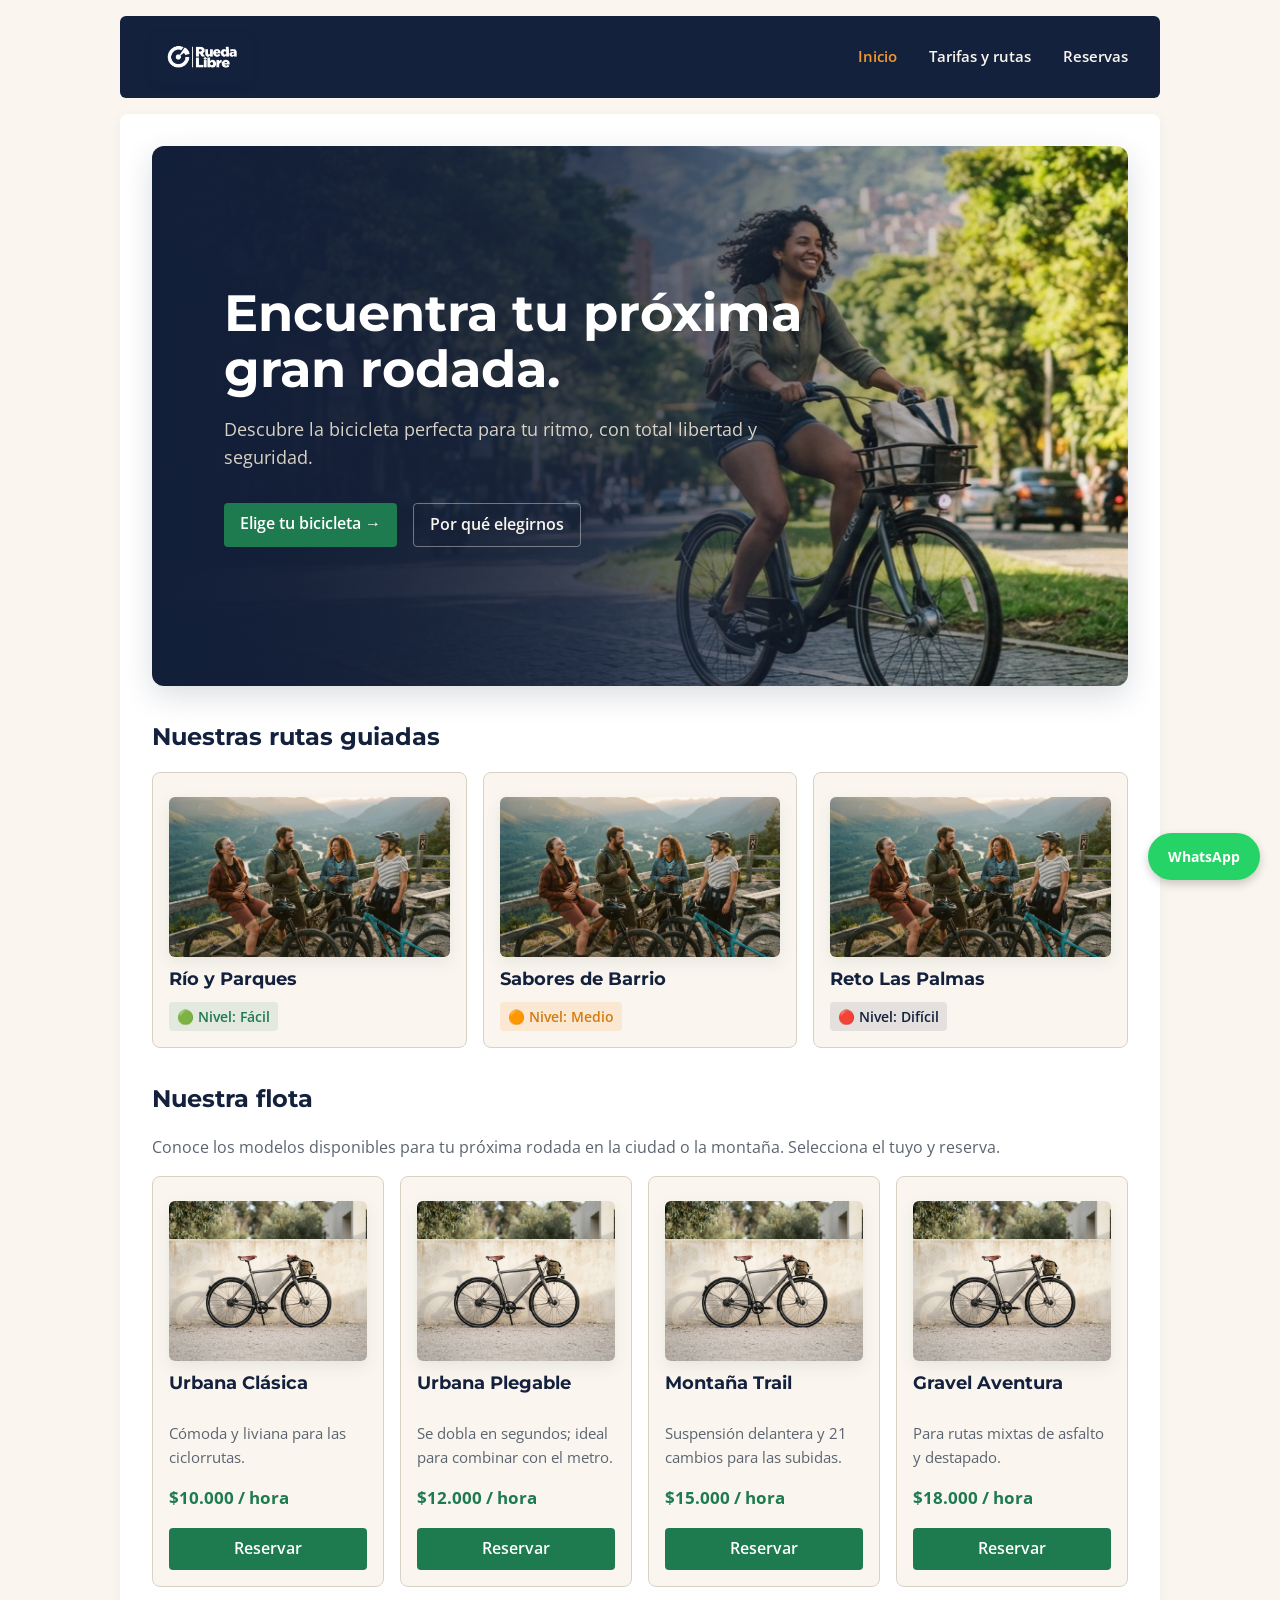
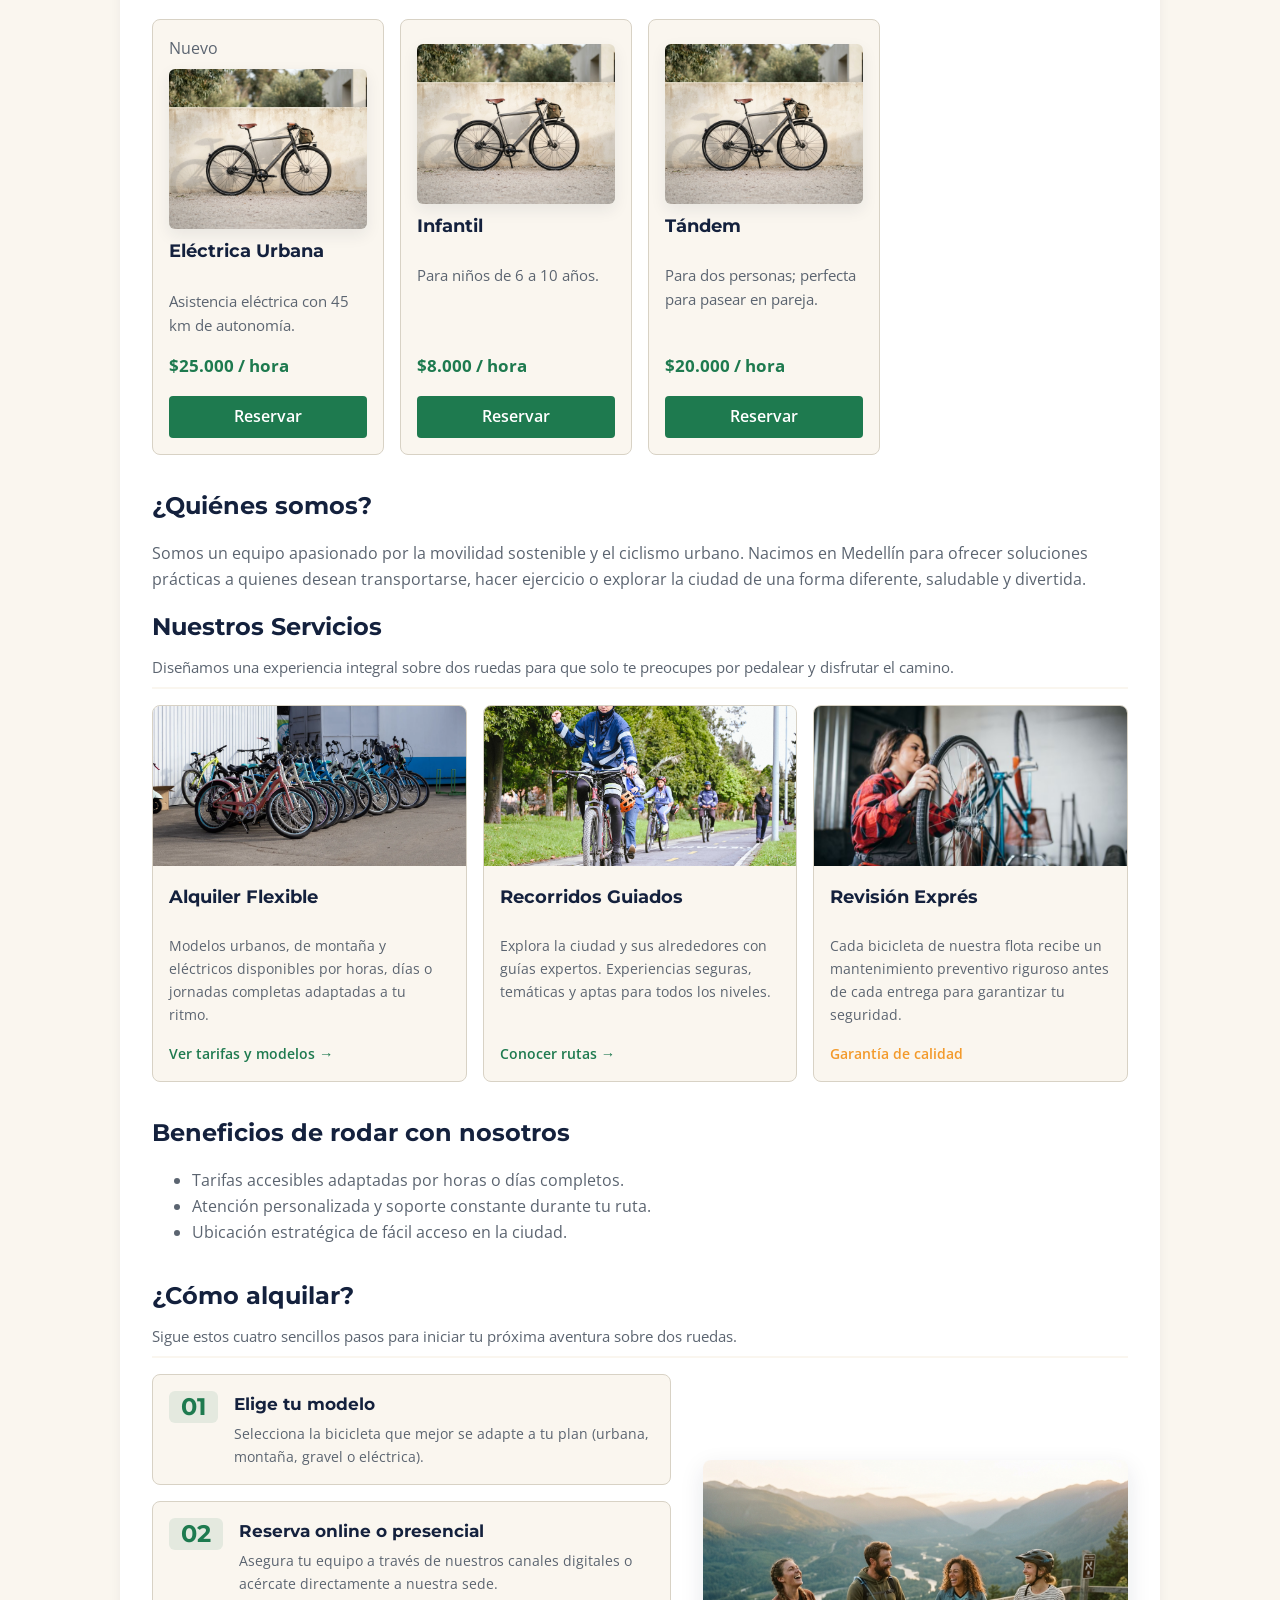
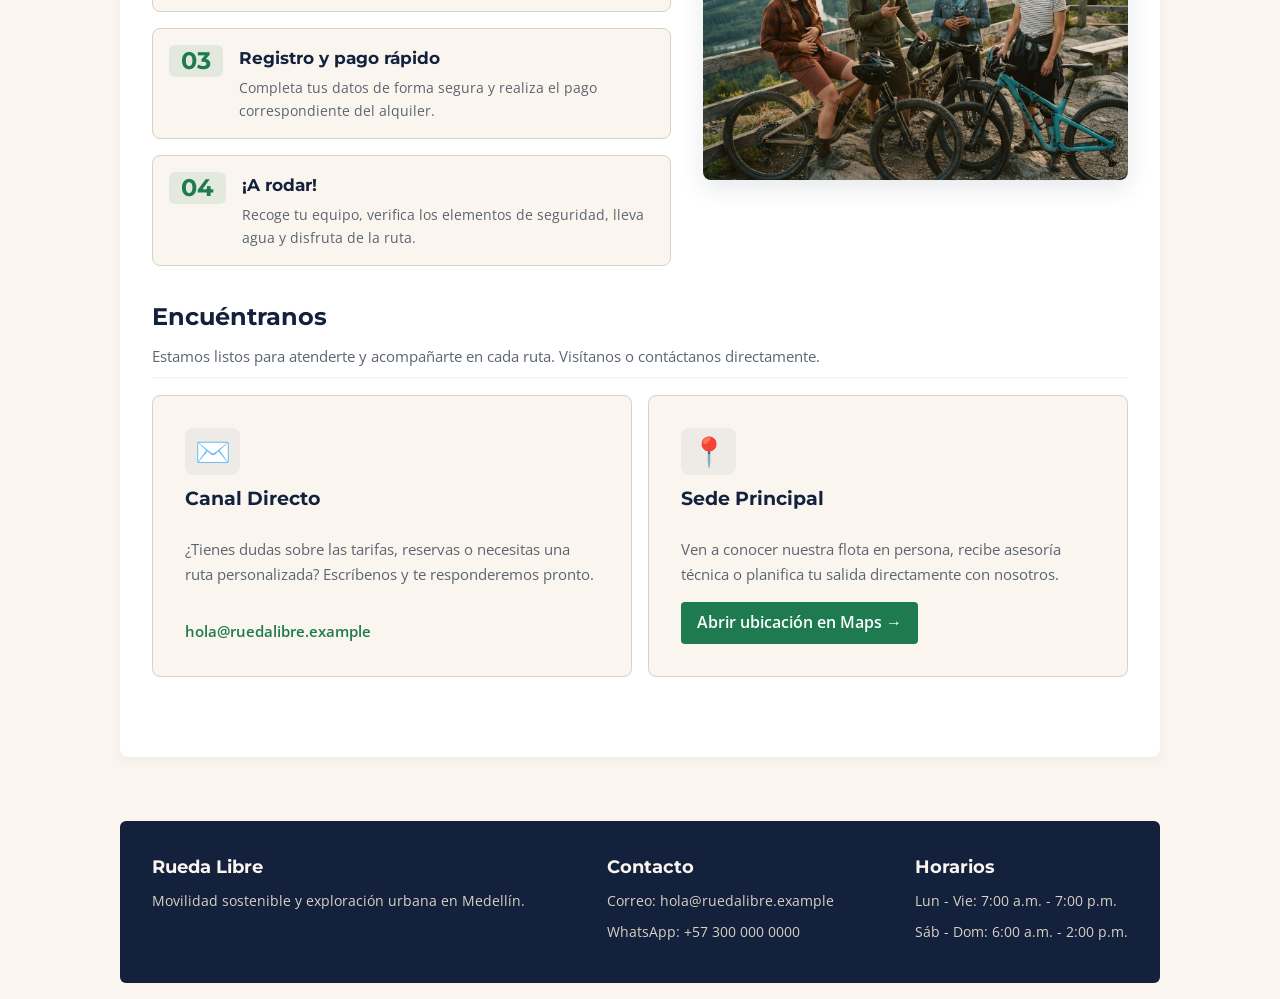
==== commit d186f71f: "fix: mejora de sección ENCUENTRANOS" ====
--- a/index.html
+++ b/index.html
@@ -238,10 +238,30 @@
             </div>
         </section>
 
-        <section id="encuentranos">
-            <h2>Encuéntranos</h2>
-            <p>Estamos listos para atenderte. Escríbenos a nuestro correo de contacto: <a href="mailto:hola@ruedalibre.example">hola@ruedalibre.example</a></p>
-            <p>También puedes revisar cómo llegar a nuestra sede principal consultando el mapa en línea: <a href="https://maps.google.com" target="_blank">Abrir ubicación en Google Maps</a></p>
+        <!-- Sección Encuéntranos mejorada -->
+        <section class="seccion-encuentranos">
+            <div class="page-header">
+                <h2>Encuéntranos</h2>
+                <p>Estamos listos para atenderte y acompañarte en cada ruta. Visítanos o contáctanos directamente.</p>
+            </div>
+
+            <div class="encuentranos-grid">
+                <!-- Tarjeta de Contacto / Correo -->
+                <article class="contacto-card">
+                    <div class="contacto-icono">✉️</div>
+                    <h3>Canal Directo</h3>
+                    <p>¿Tienes dudas sobre las tarifas, reservas o necesitas una ruta personalizada? Escríbenos y te responderemos pronto.</p>
+                    <a href="mailto:hola@ruedalibre.example" class="contacto-enlace">hola@ruedalibre.example</a>
+                </article>
+
+                <!-- Tarjeta de Sede / Ubicación -->
+                <article class="contacto-card">
+                    <div class="contacto-icono">📍</div>
+                    <h3>Sede Principal</h3>
+                    <p>Ven a conocer nuestra flota en persona, recibe asesoría técnica o planifica tu salida directamente con nosotros.</p>
+                    <a href="https://maps.google.com" target="_blank" rel="noopener" class="btn-cta">Abrir ubicación en Maps &rarr;</a>
+                </article>
+            </div>
         </section>
     </main>
 
--- a/css/styles.css
+++ b/css/styles.css
@@ -754,4 +754,81 @@
     .btn-cta, button[type="submit"] {
         width: auto;
     }
+}
+/* ===================================================
+   SECCIÓN ENCUENTRANOS (TARJETAS DE CONTACTO Y SEDE)
+   =================================================== */
+.seccion-encuentranos {
+    margin-top: var(--espacio-lg);
+    margin-bottom: var(--espacio-lg);
+}
+
+.encuentranos-grid {
+    display: grid;
+    grid-template-columns: 1fr; /* Móvil: 1 columna por defecto */
+    gap: var(--espacio-md);
+    margin-top: var(--espacio-md);
+}
+
+.contacto-card {
+    background-color: var(--crema);
+    border: 1px solid #D8D2C5;
+    border-radius: 8px;
+    padding: var(--espacio-lg);
+    display: flex;
+    flex-direction: column;
+    align-items: flex-start;
+    transition: transform 0.2s ease, box-shadow 0.2s ease;
+}
+
+.contacto-card:hover {
+    transform: translateY(-3px);
+    box-shadow: 0 6px 16px rgba(20, 33, 61, 0.08);
+}
+
+.contacto-icono {
+    font-size: 1.8rem;
+    margin-bottom: var(--espacio-sm);
+    background-color: rgba(20, 33, 61, 0.05);
+    padding: 0.6rem;
+    border-radius: 8px;
+    line-height: 1;
+}
+
+.contacto-card h3 {
+    font-size: 1.2rem;
+    color: var(--azul-noche);
+    margin-top: 0;
+    margin-bottom: var(--espacio-sm);
+}
+
+.contacto-card p {
+    color: var(--gris-asfalto);
+    font-size: 0.95rem;
+    margin-bottom: var(--espacio-md);
+    flex-grow: 1; /* Distribuye el espacio para alinear los botones/enlaces abajo */
+}
+
+.contacto-enlace {
+    font-weight: 600;
+    color: var(--verde-ruta);
+    text-decoration: none;
+    font-size: 0.95rem;
+    margin-top: auto;
+    word-break: break-all;
+    transition: color 0.2s ease;
+}
+
+.contacto-enlace:hover {
+    color: var(--azul-noche);
+    text-decoration: underline;
+}
+
+/* ===================================================
+   ADAPTABILIDAD RESPONSIVE (Encuéntranos)
+   =================================================== */
+@media (min-width: 768px) {
+    .encuentranos-grid {
+        grid-template-columns: repeat(2, 1fr); /* Tablet y Escritorio: 2 columnas simétricas */
+    }
 }
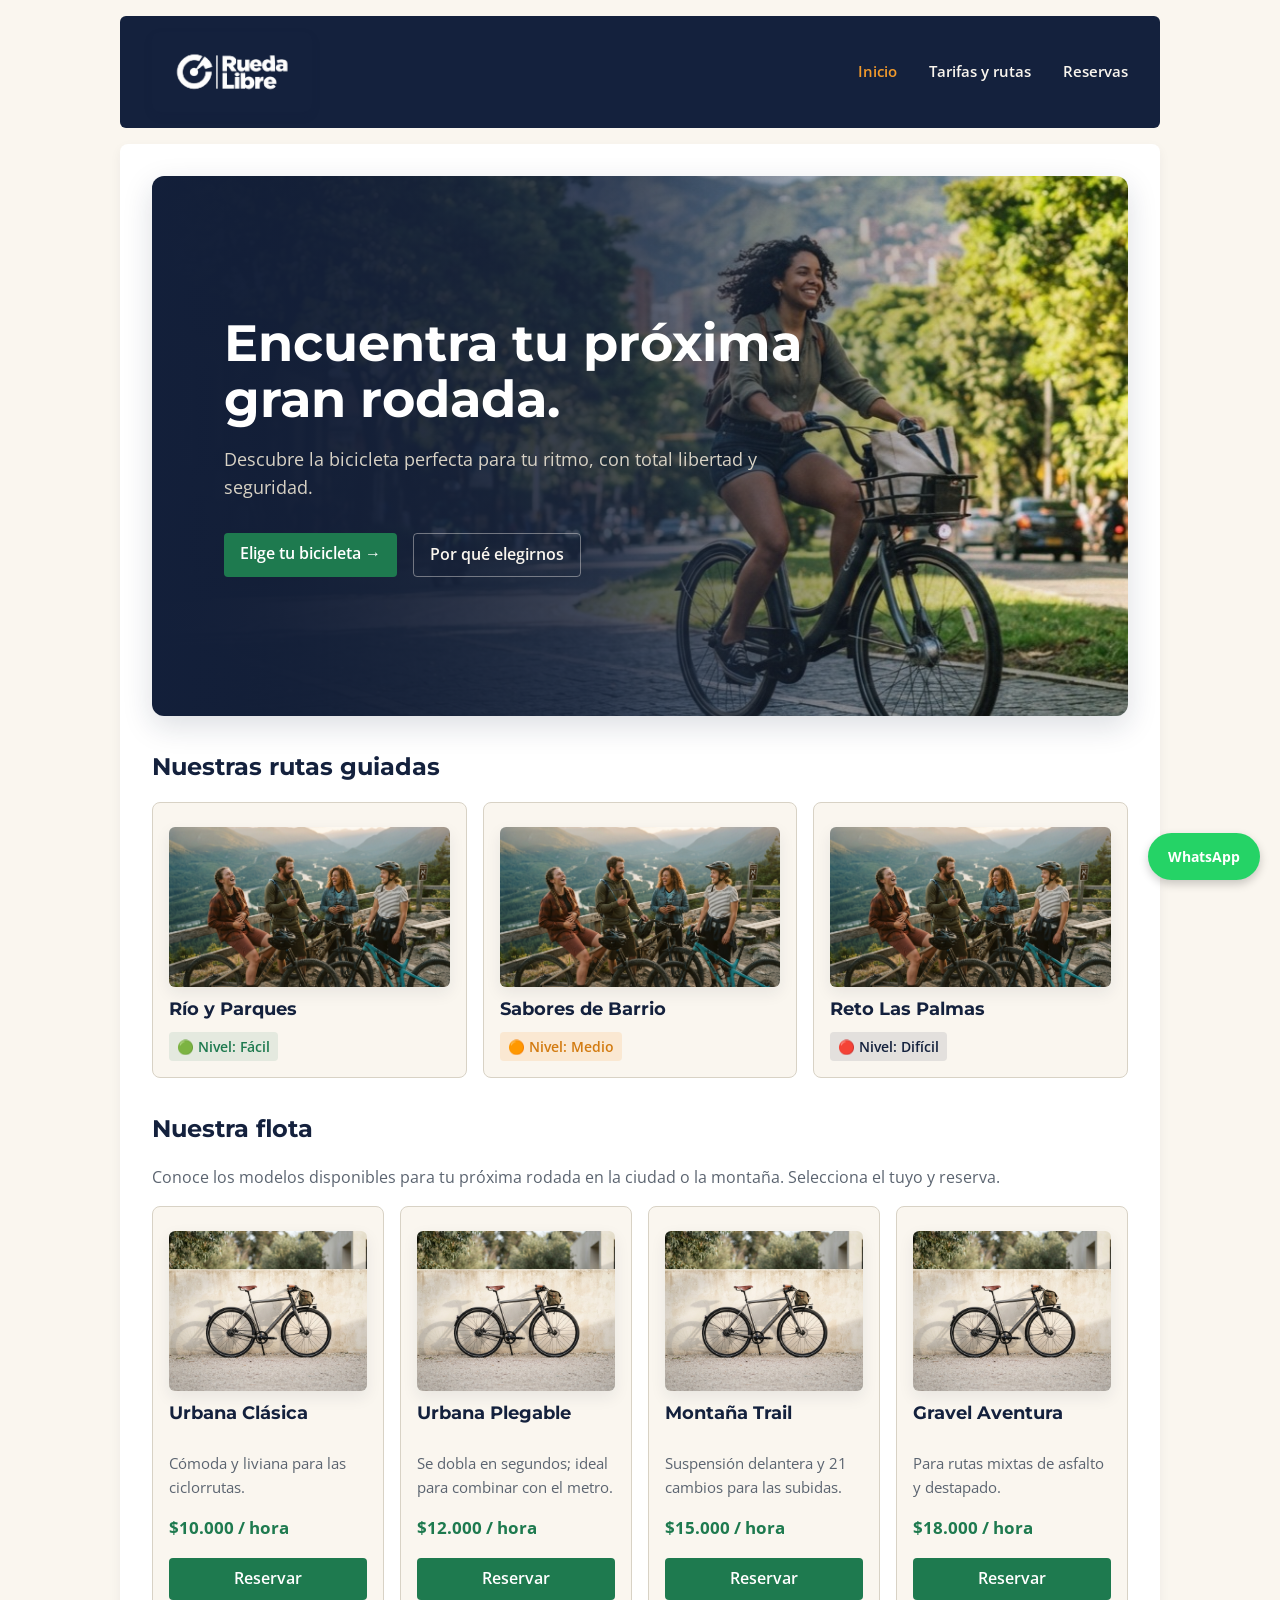
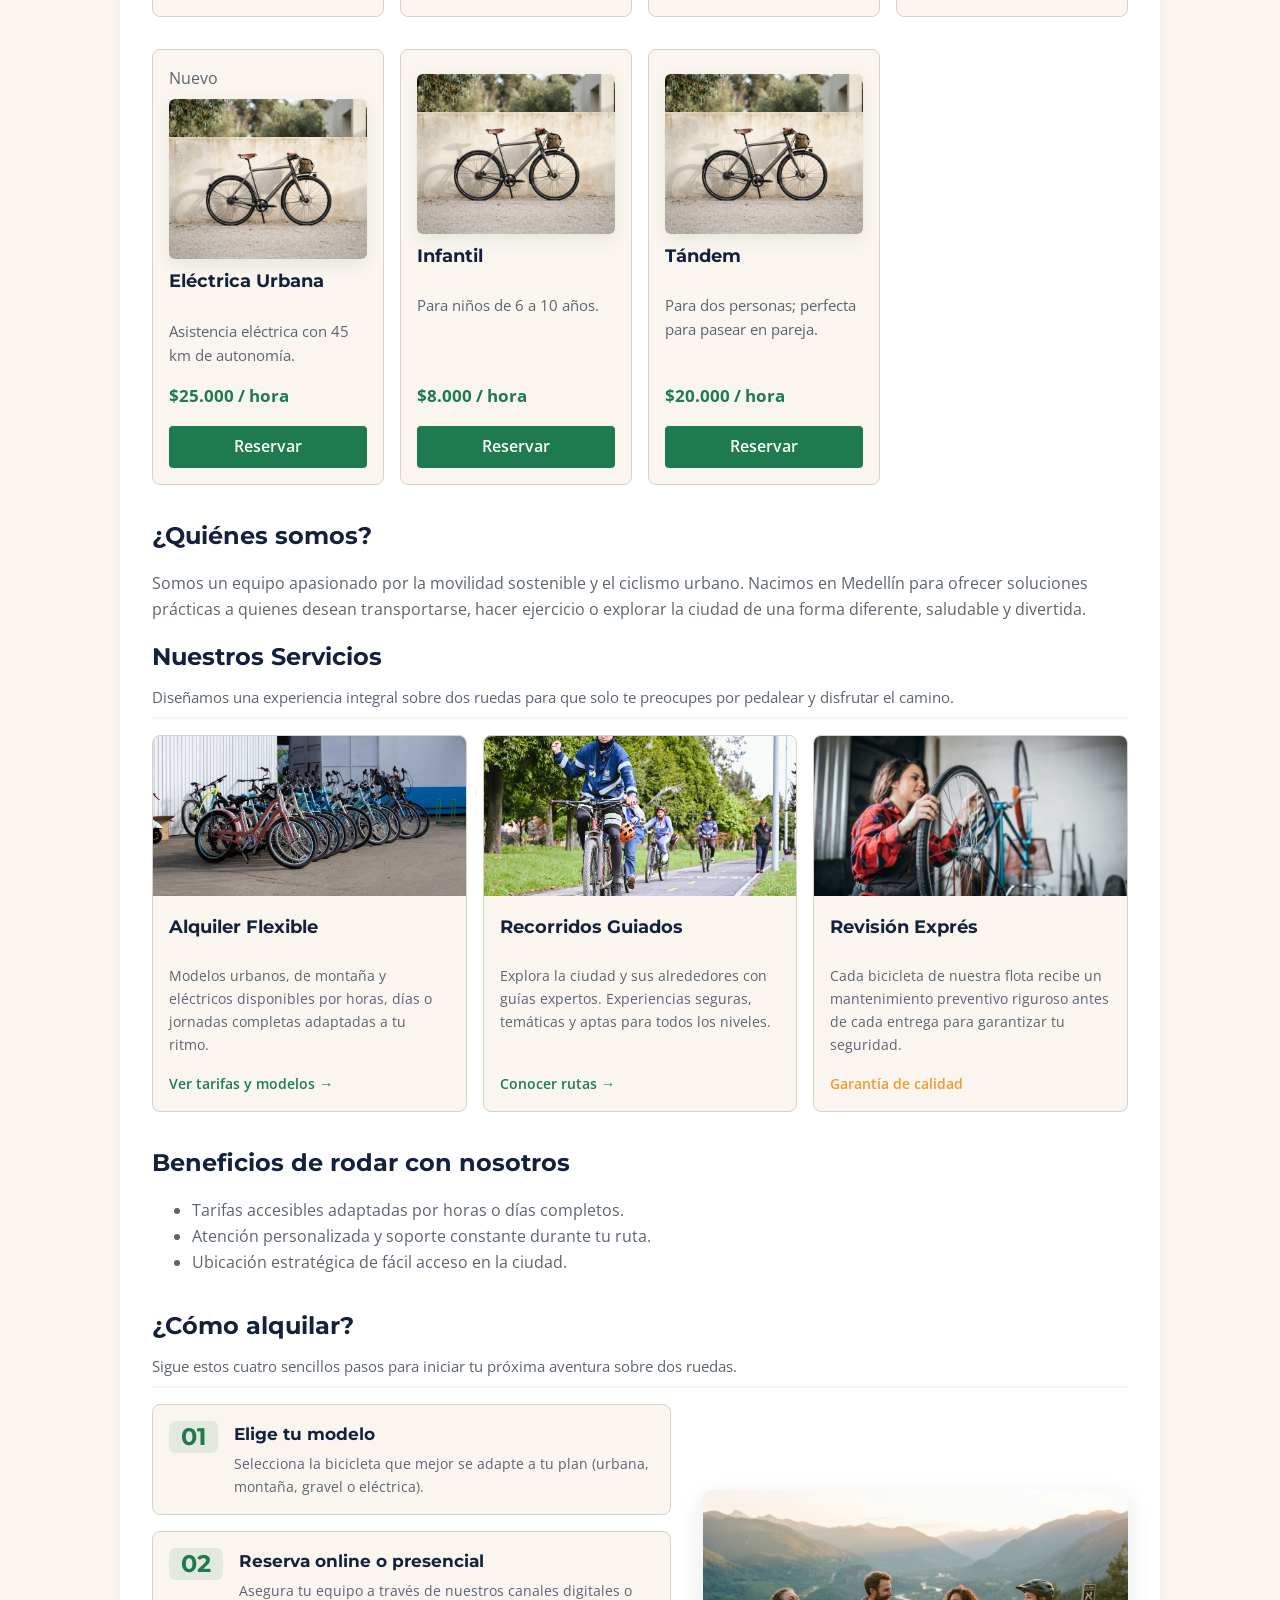
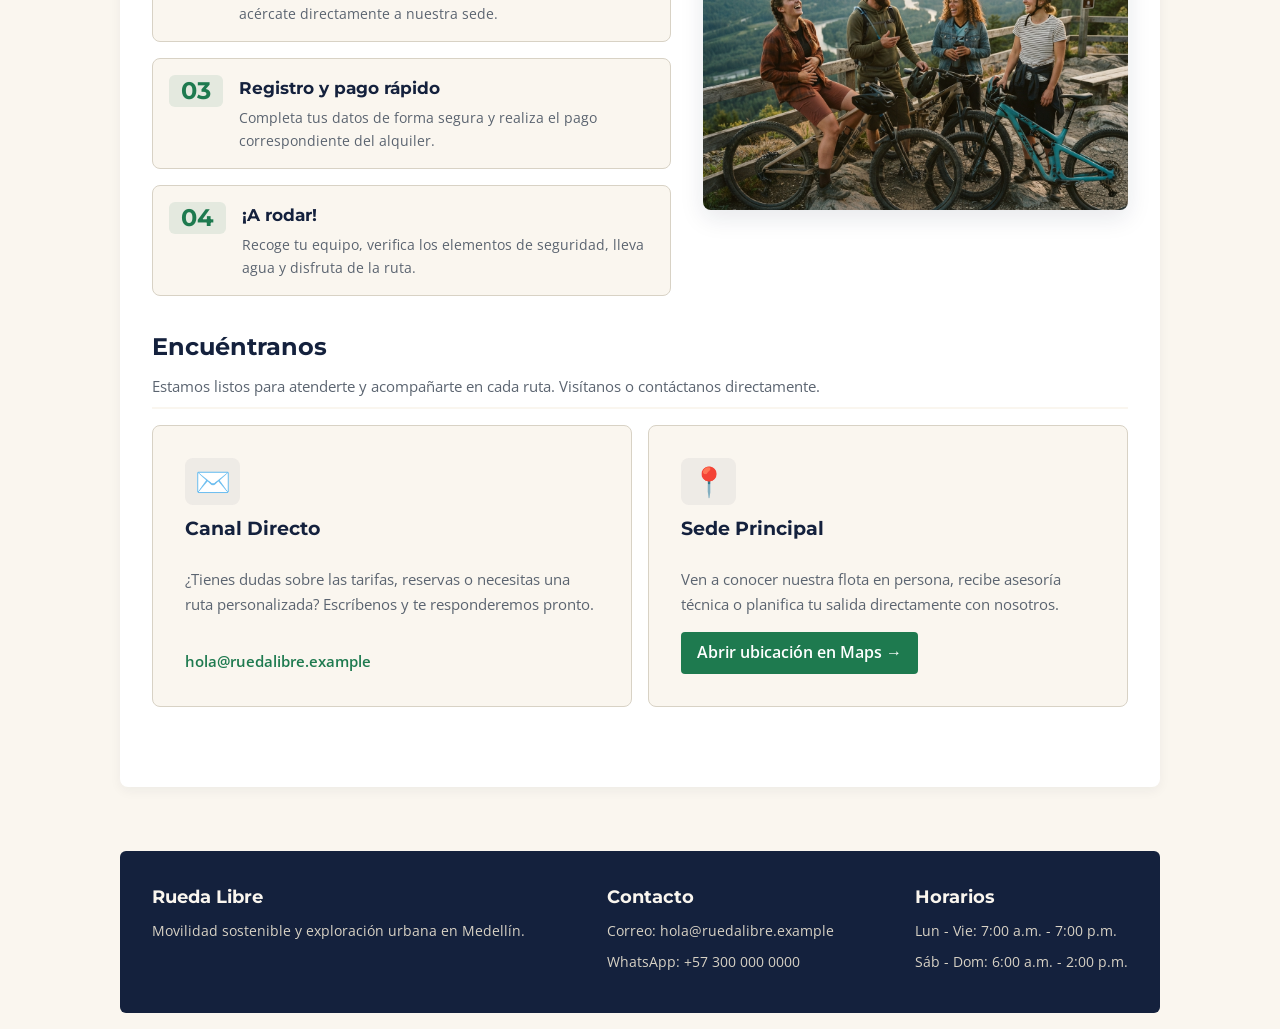
==== commit 4323df9e: "commit de seguridad" ====
--- a/index.html
+++ b/index.html
@@ -30,7 +30,7 @@
         <!-- Enlace flotante de WhatsApp -->
          <a href="https://wa.me/573000000000" target="_blank" class="whatsapp-flotante">WhatsApp</a>
 
-        <!-- Portada / Hero principal con gradiente de sombra de izquierda a derecha -->
+        <!-- Portada / Hero principal con gradiente de sombra -->
         <section class="portada-inicio hero-sombra-lateral">
             <div class="portada-contenido">
                 <h1>Encuentra tu próxima gran rodada.</h1>
--- a/css/styles.css
+++ b/css/styles.css
@@ -91,7 +91,7 @@
 }
 
 header img.logo-header {
-    height: 50px;
+    height: 80px;
     width: auto;
     object-fit: contain;
 }
